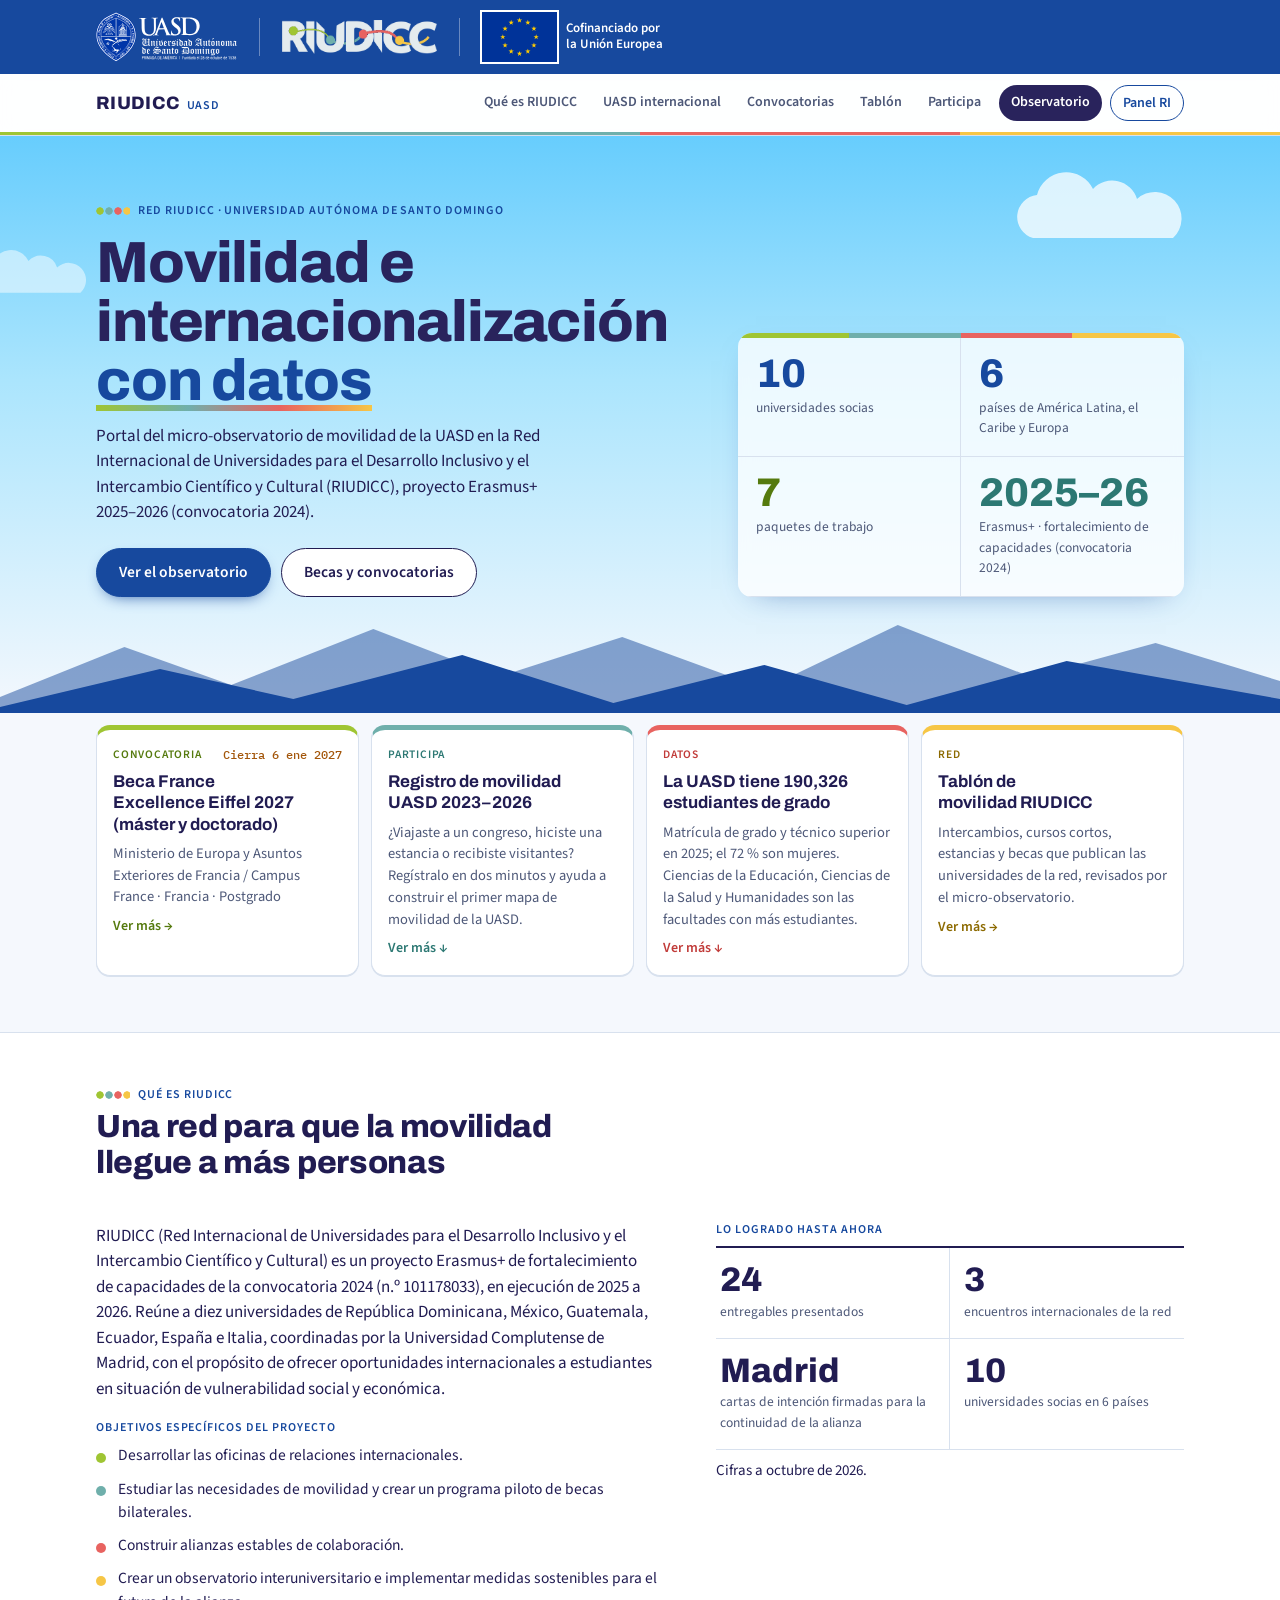
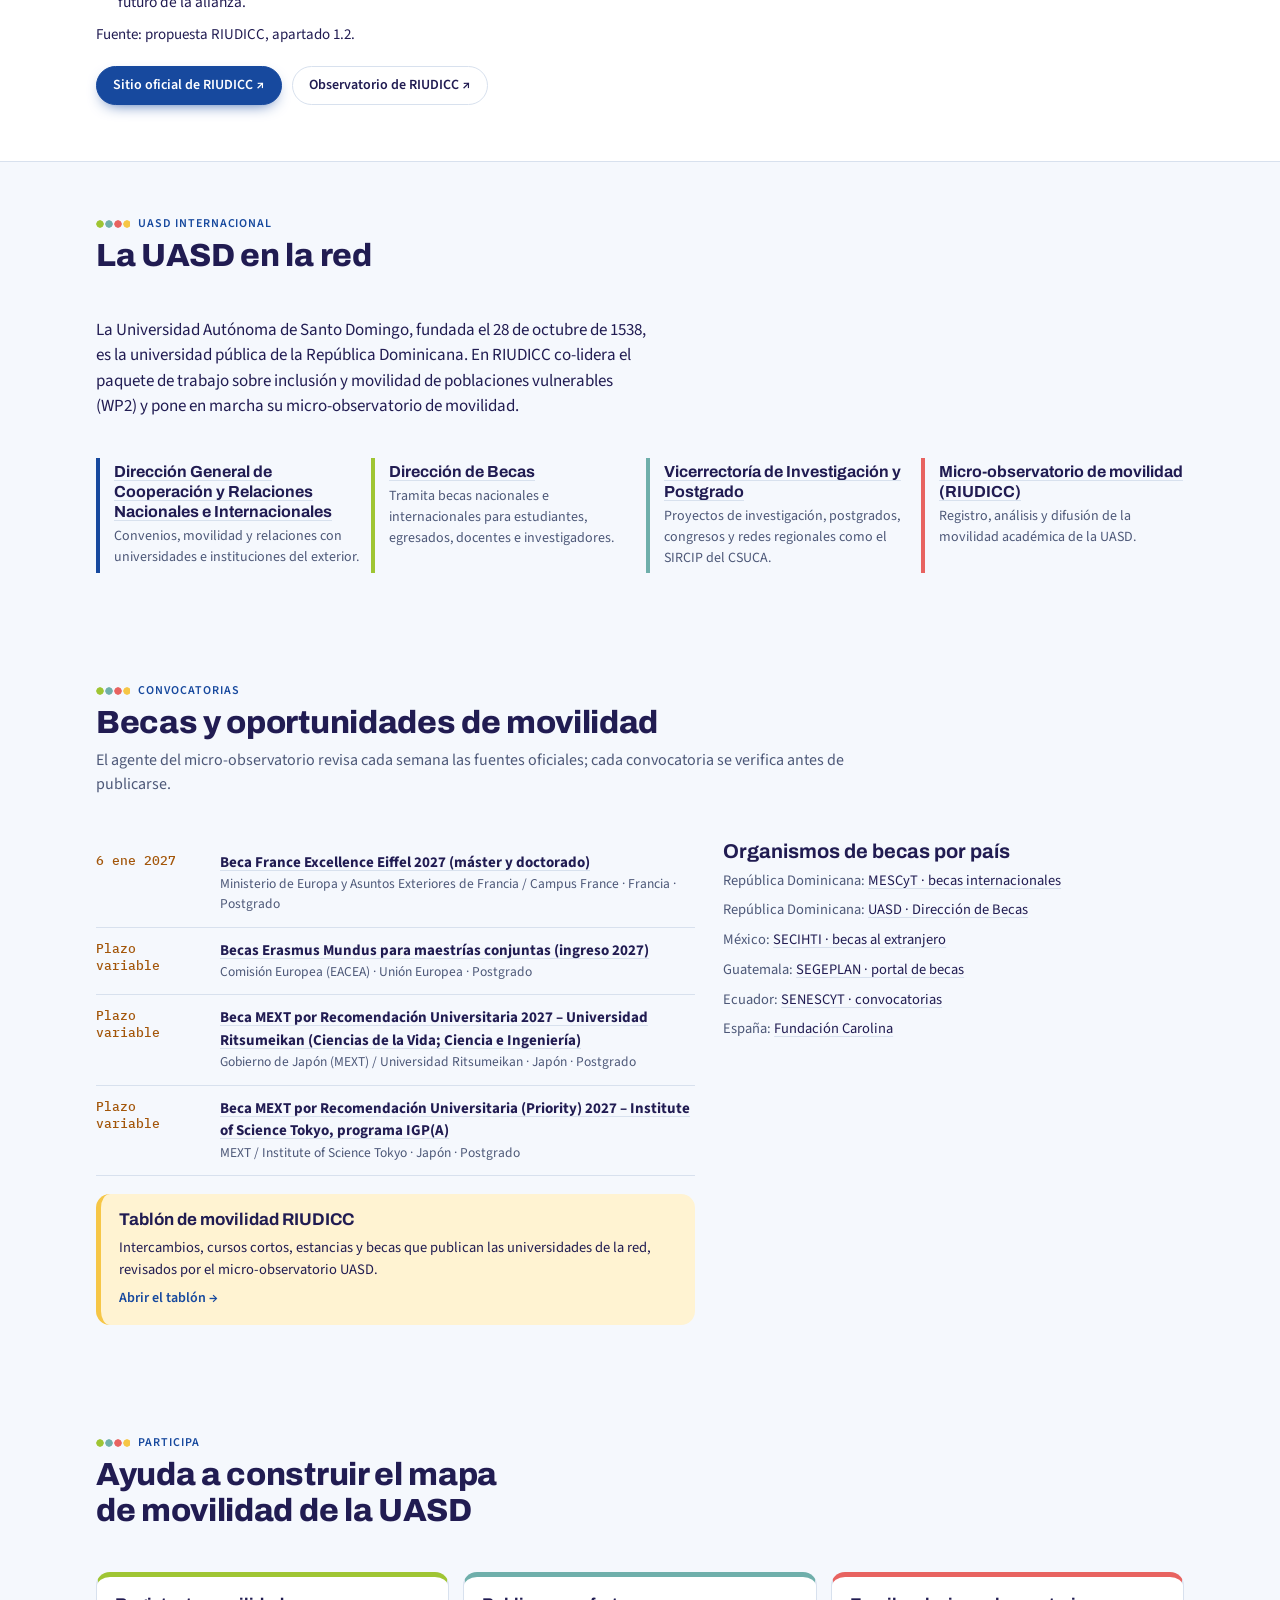
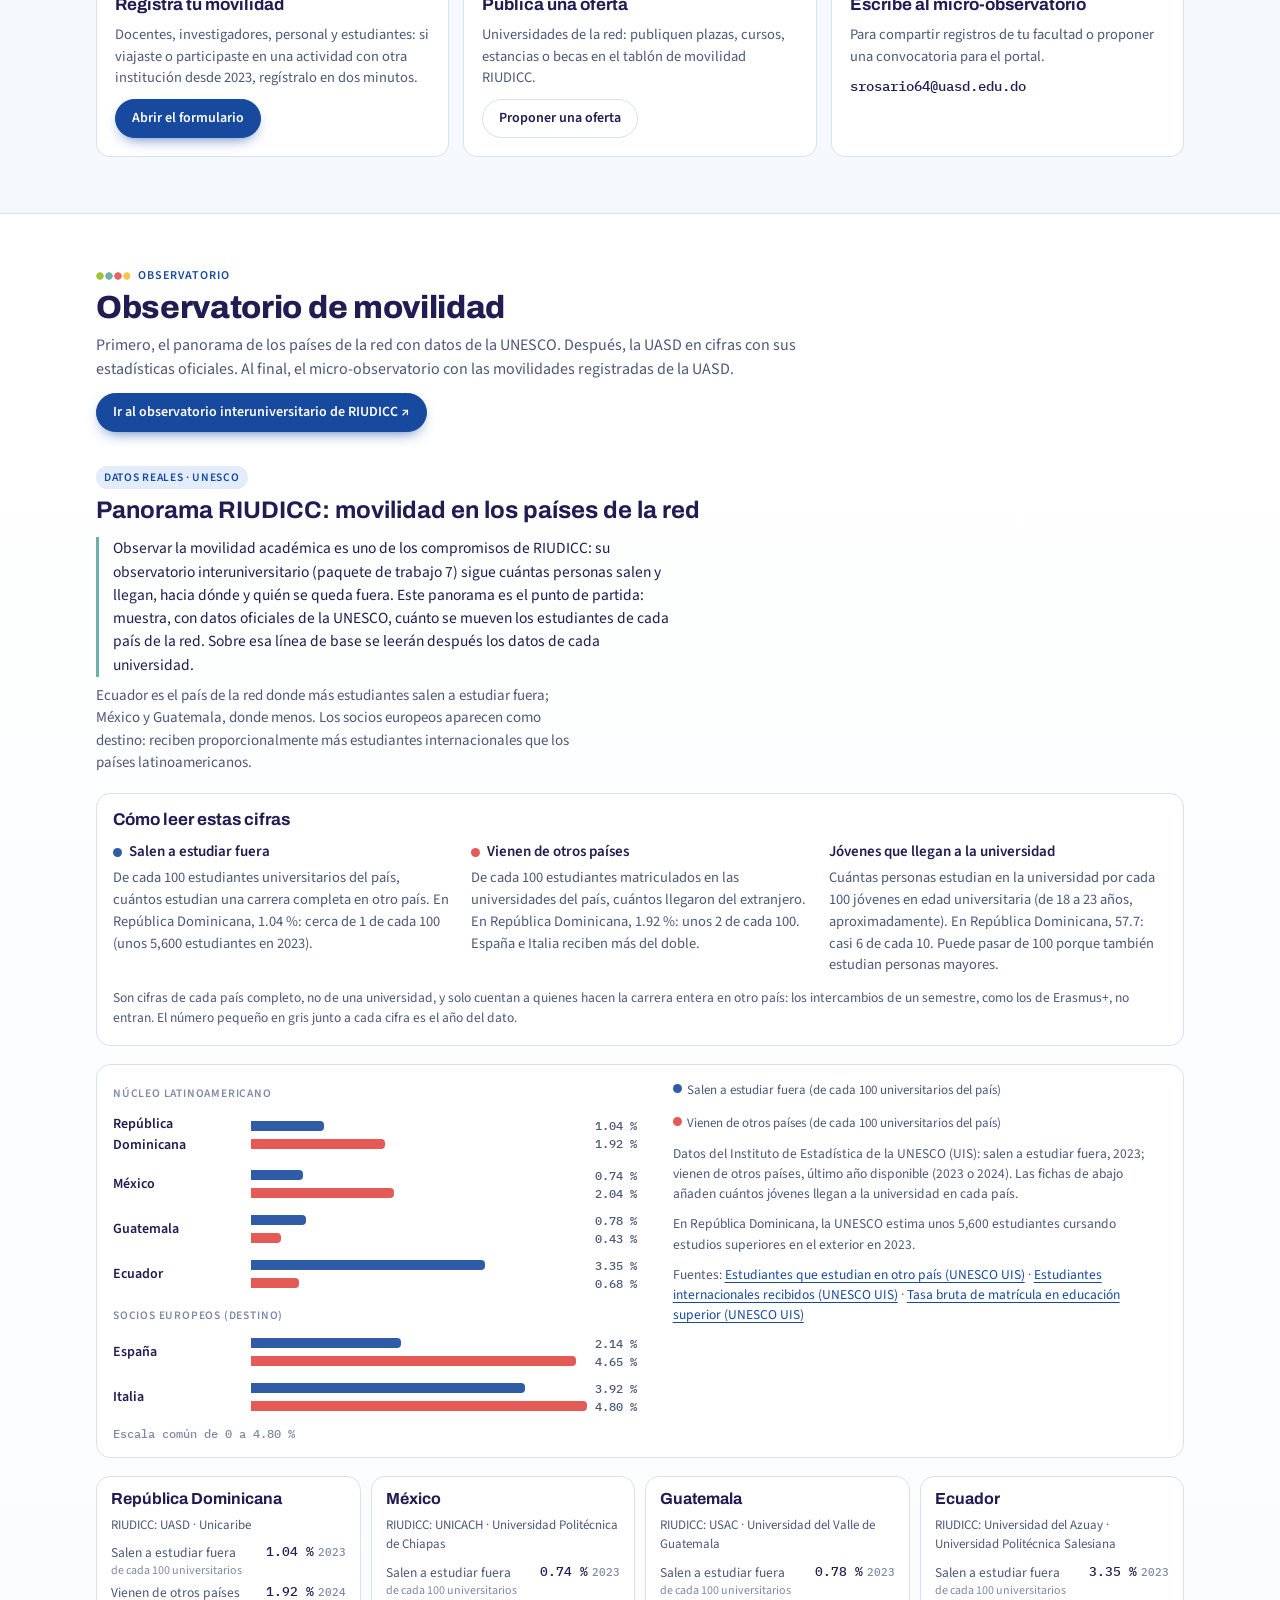
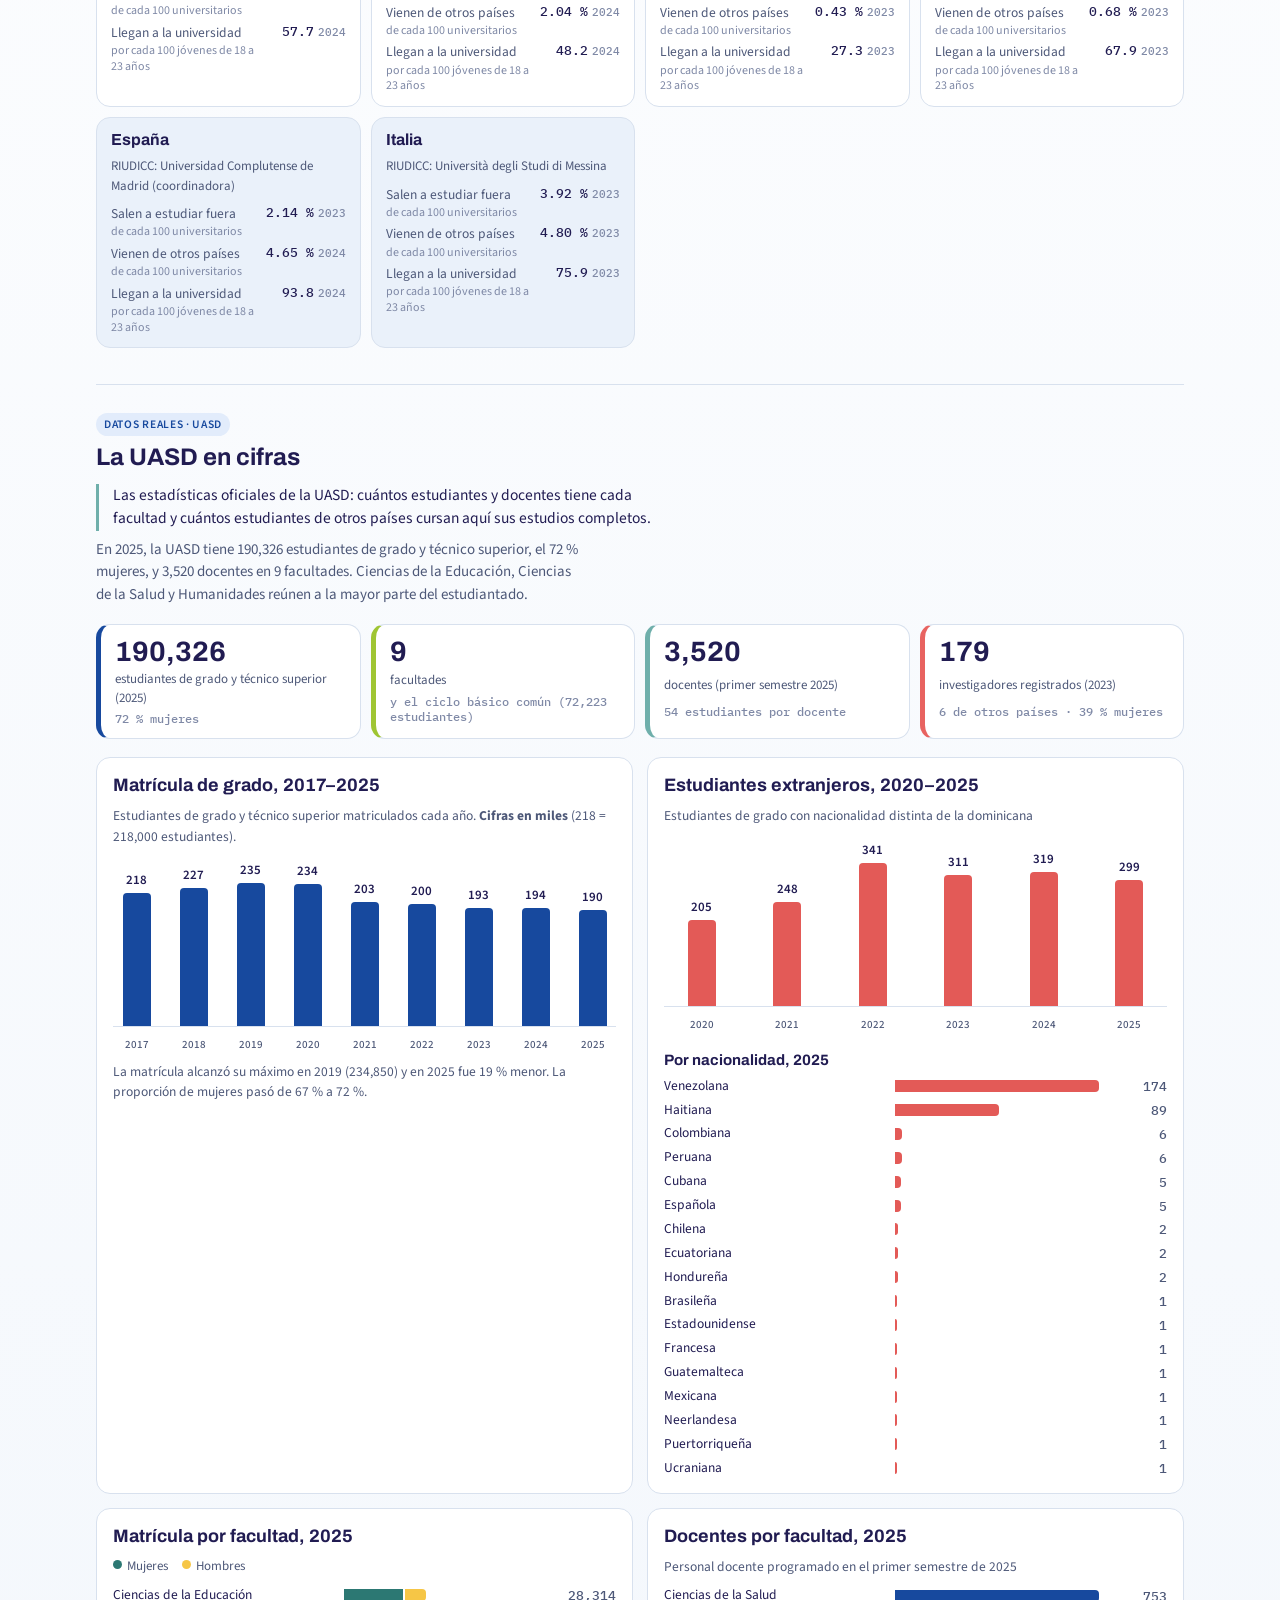
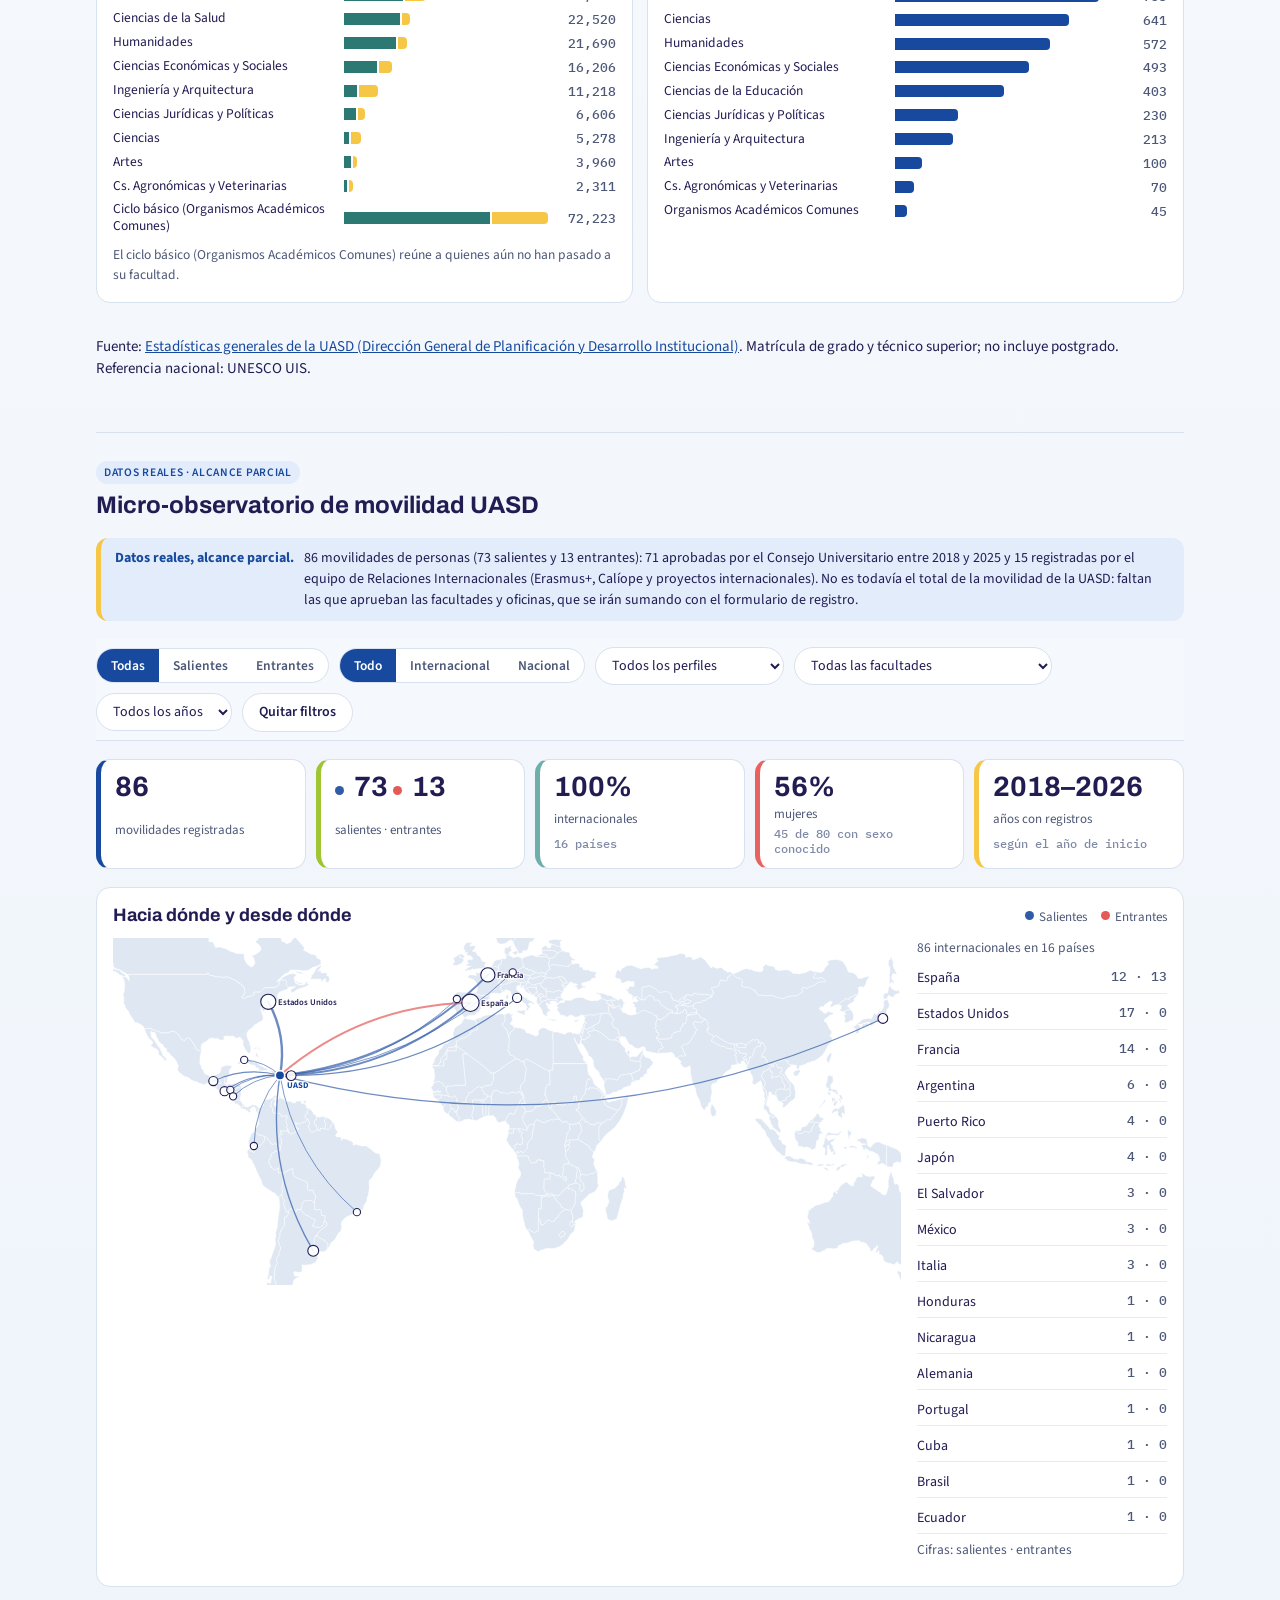
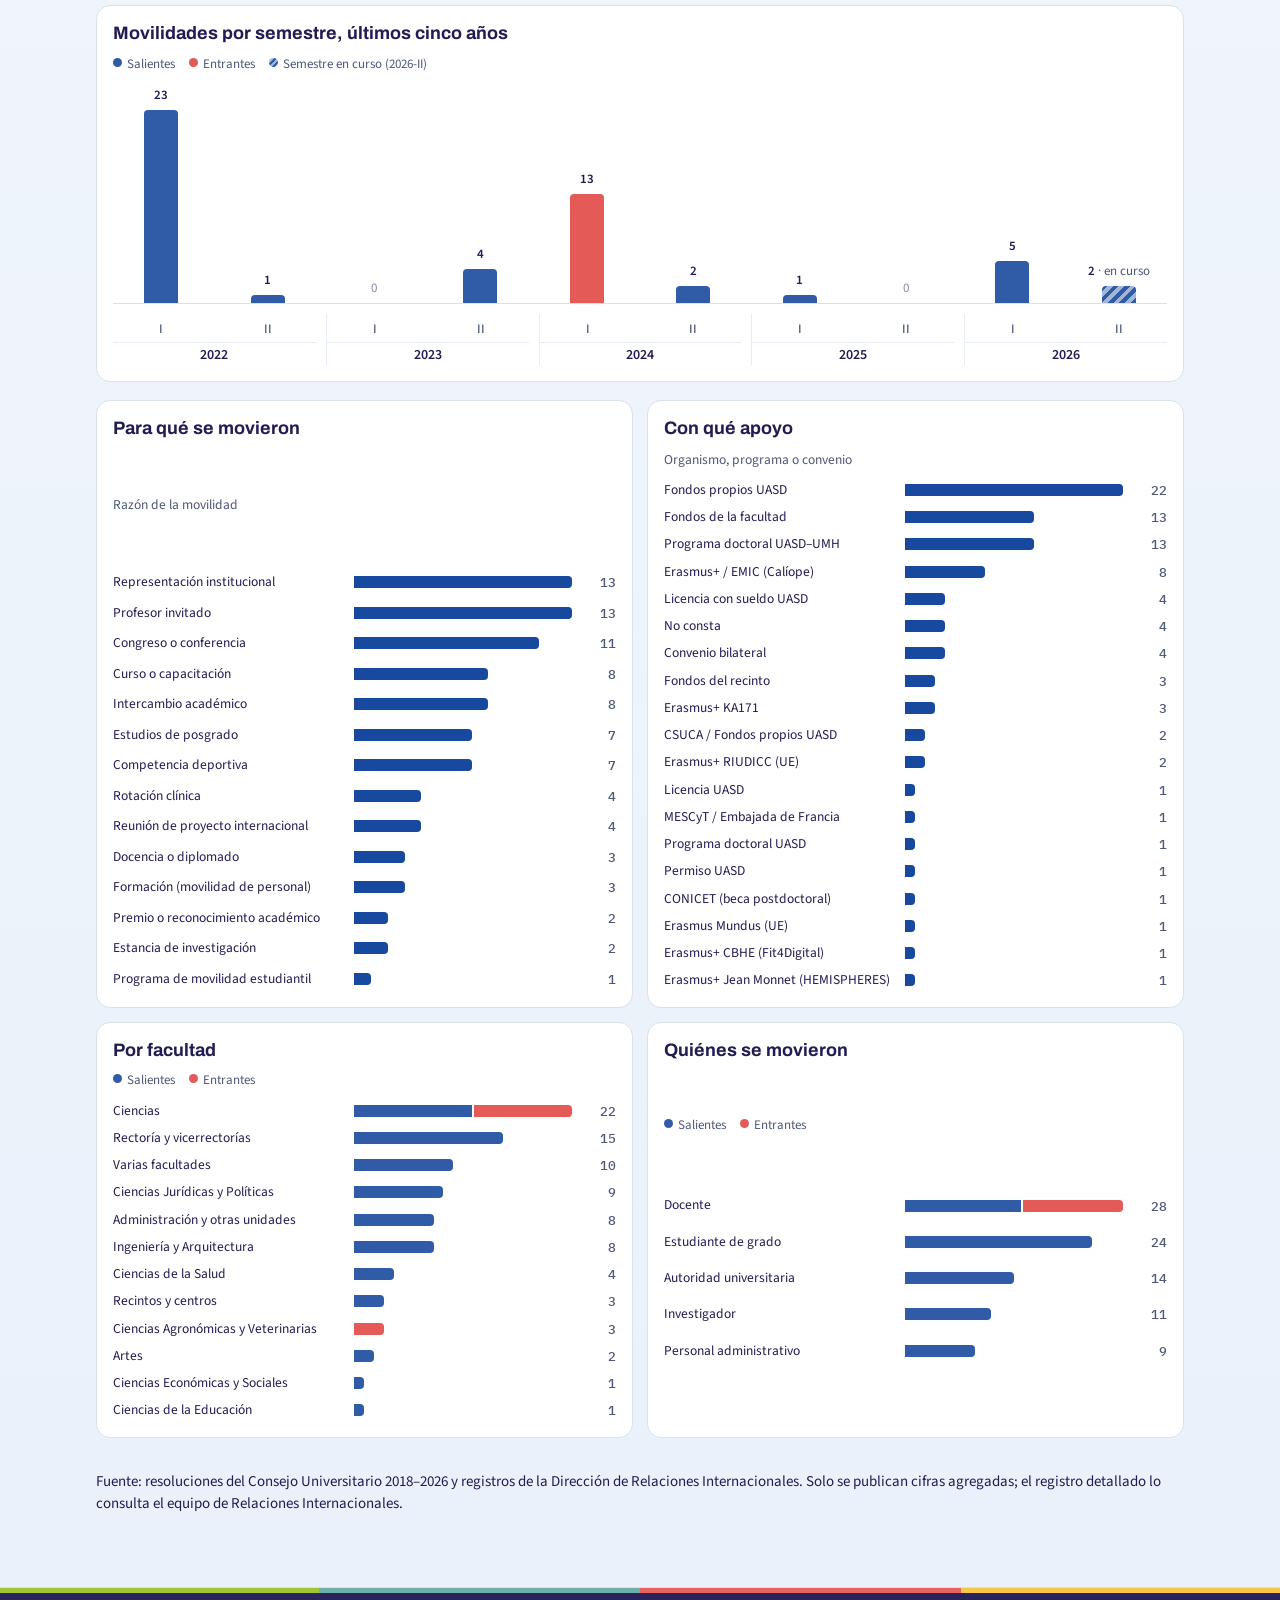
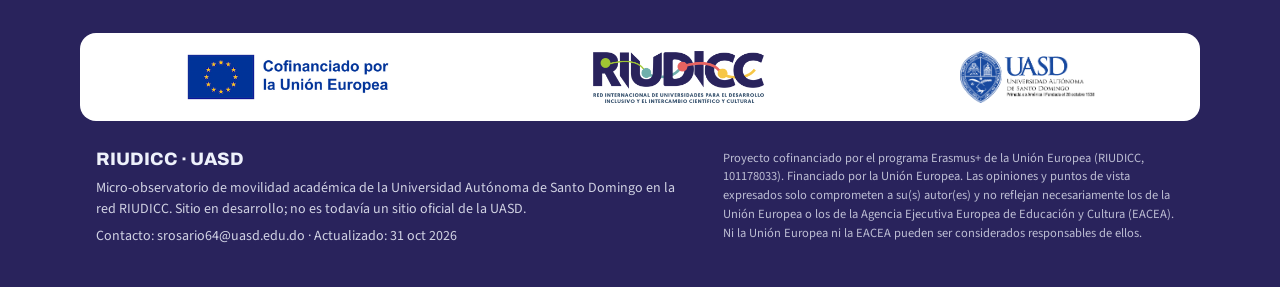
==== index.html @ 1ee39686 "Navegación: botón «Panel RI» al panel de Relaciones Internacionales Co-Authored-By: Claude Opus 5.5 " ====
<!doctype html>
<html lang="es">
<head>
<meta charset="utf-8">
<meta name="viewport" content="width=device-width,initial-scale=1,viewport-fit=cover">
<title>RIUDICC · UASD</title>
<link rel="icon" type="image/png" href="img/uasd-escudo.png">
<meta name="description" content="Micro-observatorio de movilidad académica de la UASD en la red RIUDICC (Erasmus+): qué es RIUDICC, convocatorias, panorama de movilidad y observatorio.">
<link rel="preconnect" href="https://fonts.googleapis.com">
<link rel="stylesheet" href="https://fonts.googleapis.com/css2?family=Archivo:wght@500;700;800&family=Source+Sans+3:wght@400;600&family=IBM+Plex+Mono:wght@500&display=swap">
<link rel="stylesheet" href="css/estilos.css">
</head>
<body>
<div class="uasd-band">
  <div class="in">
    <a class="lg lg-uasd" href="https://uasd.edu.do/" target="_blank" rel="noopener"><img src="img/uasd-blanco.svg" alt="Universidad Autónoma de Santo Domingo" width="684" height="243"></a>
    <span class="lg-sep" aria-hidden="true"></span>
    <a class="lg lg-riu" href="https://riudicc.github.io/" target="_blank" rel="noopener"><img src="img/riudicc-oscuro.png" alt="RIUDICC" width="439" height="96"></a>
    <span class="lg-sep" aria-hidden="true"></span>
    <span class="lg lg-ue" role="img" aria-label="Cofinanciado por la Unión Europea"><svg class="ue-flag" viewBox="0 0 60 40" aria-hidden="true"><rect width="60" height="40" fill="#003399"/><g fill="#FFCC00"><polygon points="43.33,17.78 43.83,19.31 45.45,19.31 44.14,20.26 44.64,21.80 43.33,20.85 42.03,21.80 42.53,20.26 41.22,19.31 42.83,19.31"/><polygon points="41.55,24.44 42.05,25.98 43.66,25.98 42.35,26.93 42.85,28.46 41.55,27.52 40.24,28.46 40.74,26.93 39.43,25.98 41.05,25.98"/><polygon points="36.67,29.32 37.17,30.86 38.78,30.86 37.47,31.81 37.97,33.34 36.67,32.40 35.36,33.34 35.86,31.81 34.55,30.86 36.17,30.86"/><polygon points="30.00,31.11 30.50,32.65 32.11,32.65 30.81,33.60 31.31,35.13 30.00,34.18 28.69,35.13 29.19,33.60 27.89,32.65 29.50,32.65"/><polygon points="23.33,29.32 23.83,30.86 25.45,30.86 24.14,31.81 24.64,33.34 23.33,32.40 22.03,33.34 22.53,31.81 21.22,30.86 22.83,30.86"/><polygon points="18.45,24.44 18.95,25.98 20.57,25.98 19.26,26.93 19.76,28.46 18.45,27.52 17.15,28.46 17.65,26.93 16.34,25.98 17.95,25.98"/><polygon points="16.67,17.78 17.17,19.31 18.78,19.31 17.47,20.26 17.97,21.80 16.67,20.85 15.36,21.80 15.86,20.26 14.55,19.31 16.17,19.31"/><polygon points="18.45,11.11 18.95,12.65 20.57,12.65 19.26,13.60 19.76,15.13 18.45,14.18 17.15,15.13 17.65,13.60 16.34,12.65 17.95,12.65"/><polygon points="23.33,6.23 23.83,7.77 25.45,7.77 24.14,8.72 24.64,10.25 23.33,9.30 22.03,10.25 22.53,8.72 21.22,7.77 22.83,7.77"/><polygon points="30.00,4.44 30.50,5.98 32.11,5.98 30.81,6.93 31.31,8.46 30.00,7.52 28.69,8.46 29.19,6.93 27.89,5.98 29.50,5.98"/><polygon points="36.67,6.23 37.17,7.77 38.78,7.77 37.47,8.72 37.97,10.25 36.67,9.30 35.36,10.25 35.86,8.72 34.55,7.77 36.17,7.77"/><polygon points="41.55,11.11 42.05,12.65 43.66,12.65 42.35,13.60 42.85,15.13 41.55,14.18 40.24,15.13 40.74,13.60 39.43,12.65 41.05,12.65"/></g></svg><span>Cofinanciado por<br>la Unión Europea</span></span>
  </div>
</div>
<header class="topbar">
  <div class="in">
    <a class="brand brand-txt" href="#inicio" aria-label="RIUDICC · UASD, inicio"><b>RIUDICC</b><span>UASD</span></a>
    <nav class="nav" aria-label="Secciones">
      <a href="#riudicc">Qué es RIUDICC</a>
      <a href="#uasd">UASD internacional</a>
      <a href="#convocatorias">Convocatorias</a>
      <a href="tablon.html">Tablón</a>
      <a href="#participa">Participa</a>
      <a href="#observatorio" class="cta">Observatorio</a>
      <a href="interno/" class="ri" title="Panel de Relaciones Internacionales (piloto)">Panel RI</a>
    </nav>
  </div>
</header>

<main>
  <section class="hero" id="inicio">
    <div class="wrap"><div class="grid">
      <div>
        <div class="eyebrow">Red RIUDICC · Universidad Autónoma de Santo Domingo</div>
        <h1>Movilidad e internacionalización <em>con datos</em></h1>
        <p class="lede">Portal del micro-observatorio de movilidad de la UASD en la Red Internacional de Universidades para el Desarrollo Inclusivo y el Intercambio Científico y Cultural (RIUDICC), proyecto Erasmus+ 2025–2026 (convocatoria 2024).</p>
        <div class="acts">
          <a class="btn primary" href="#observatorio">Ver el observatorio</a>
          <a class="btn" href="#convocatorias">Becas y convocatorias</a>
        </div>
      </div>
      <div class="stats" aria-label="La red en cifras">
        <div class="stat"><div class="n">10</div><div class="l">universidades socias</div></div>
        <div class="stat"><div class="n">6</div><div class="l">países de América Latina, el Caribe y Europa</div></div>
        <div class="stat"><div class="n">7</div><div class="l">paquetes de trabajo</div></div>
        <div class="stat"><div class="n">2025–26</div><div class="l">Erasmus+ · fortalecimiento de capacidades (convocatoria 2024)</div></div>
      </div>
    </div></div>
    <svg class="nube" aria-hidden="true" viewBox="0 -12 200 76" style="width:200px;top:30px;right:6%"><path d="M30 60a22 22 0 0 1 4-43 30 30 0 0 1 56-6 26 26 0 0 1 44 10 22 22 0 0 1 36 39z"/></svg>
    <svg class="nube" aria-hidden="true" viewBox="0 -12 200 76" style="width:130px;top:110px;left:-30px;opacity:.5"><path d="M30 60a22 22 0 0 1 4-43 30 30 0 0 1 56-6 26 26 0 0 1 44 10 22 22 0 0 1 36 39z"/></svg>
    <svg class="mont" aria-hidden="true" viewBox="0 0 1440 110" preserveAspectRatio="none">
      <path class="m1" d="M0 90 L140 40 L260 78 L420 22 L560 70 L700 30 L860 82 L1010 18 L1160 70 L1300 36 L1440 74 V110 H0Z"/>
      <path class="m2" d="M0 100 L180 62 L330 92 L520 48 L690 96 L860 58 L1020 98 L1200 54 L1440 92 V110 H0Z"/>
      <path class="ag" d="M0 106 H1440 V110 H0Z"/>
    </svg>
  </section>

  <section class="band" aria-labelledby="destT" style="padding-top:8px">
    <div class="wrap">
      <h2 id="destT" class="sr-only">Destacados</h2>
      <div class="dests" id="destacados"></div>
    </div>
  </section>

  <section class="band alt" id="riudicc">
    <div class="wrap">
      <div class="shead"><span class="eyebrow">Qué es RIUDICC</span><h2>Una red para que la movilidad llegue a más personas</h2></div>
      <div class="riu">
        <div class="riu-txt">
          <p class="uasd-lede" id="riuTexto"></p>
          <p class="riu-k" id="riuObjT" style="margin:4px 0 -6px"></p>
          <ul class="riu-hace" id="riuHace"></ul>
          <p class="sub" id="riuObjF" style="margin:-6px 0 0"></p>
          <div class="riu-links">
            <a class="btn primary" href="https://riudicc.org/#/" target="_blank" rel="noopener noreferrer">Sitio oficial de RIUDICC ↗</a>
            <a class="btn" href="https://riudicc.org/#/observatory" target="_blank" rel="noopener noreferrer">Observatorio de RIUDICC ↗</a>
          </div>
        </div>
        <div>
          <p class="riu-k">Lo logrado hasta ahora</p>
          <div class="logros" id="logros"></div>
          <p class="sub" id="logrosNota"></p>
        </div>
      </div>
    </div>
  </section>

  <section class="band" id="uasd">
    <div class="wrap">
      <div class="shead"><span class="eyebrow">UASD internacional</span><h2>La UASD en la red</h2></div>
      <p class="uasd-lede" id="uasdTexto"></p>
      <div class="oficinas" id="oficinas"></div>
    </div>
  </section>

  <section class="band" id="convocatorias">
    <div class="wrap">
      <div class="shead"><span class="eyebrow">Convocatorias</span><h2>Becas y oportunidades de movilidad</h2>
        <p>El agente del micro-observatorio revisa cada semana las fuentes oficiales; cada convocatoria se verifica antes de publicarse.</p></div>
      <div class="convgrid">
        <div><div id="convs"></div>
          <div class="callout"><h3>Tablón de movilidad RIUDICC</h3><p>Intercambios, cursos cortos, estancias y becas que publican las universidades de la red, revisados por el micro-observatorio UASD.</p><a class="more" id="tablonLink" href="#" target="_blank" rel="noopener noreferrer">Abrir el tablón ↗</a></div>
        </div>
        <div><h3 class="sub-h" style="margin-top:0">Organismos de becas por país</h3><ul class="orgs" id="organismos"></ul></div>
      </div>
    </div>
  </section>

  <section class="band" id="participa">
    <div class="wrap">
      <div class="shead"><span class="eyebrow">Participa</span><h2>Ayuda a construir el mapa de movilidad de la UASD</h2></div>
      <div class="participa">
        <div class="paso"><h3>Registra tu movilidad</h3><p>Docentes, investigadores, personal y estudiantes: si viajaste o participaste en una actividad con otra institución desde 2023, regístralo en dos minutos.</p><a class="btn primary" id="formLink" href="#">Abrir el formulario</a></div>
        <div class="paso"><h3>Publica una oferta</h3><p>Universidades de la red: publiquen plazas, cursos, estancias o becas en el tablón de movilidad RIUDICC.</p><a class="btn" href="tablon.html#proponer">Proponer una oferta</a></div>
        <div class="paso"><h3>Escribe al micro-observatorio</h3><p>Para compartir registros de tu facultad o proponer una convocatoria para el portal.</p><span class="mono" style="font:500 14px var(--f-mono)" data-correo></span></div>
      </div>
    </div>
  </section>

  <section class="band alt" id="observatorio">
    <div class="wrap">
      <div class="shead" style="margin-bottom:6px"><span class="eyebrow">Observatorio</span><h2>Observatorio de movilidad</h2>
        <p>Primero, el panorama de los países de la red con datos de la UNESCO. Después, la UASD en cifras con sus estadísticas oficiales. Al final, el micro-observatorio con las movilidades registradas de la UASD.</p>
        <div class="riu-links"><a class="btn primary" href="https://riudicc.org/#/observatory" target="_blank" rel="noopener noreferrer">Ir al observatorio interuniversitario de RIUDICC ↗</a></div></div>

      <section class="sectionhead" id="panorama" aria-labelledby="panoT">
        <span class="real">Datos reales · UNESCO</span>
        <h2 id="panoT">Panorama RIUDICC: movilidad en los países de la red</h2>
        <p class="intro">Observar la movilidad académica es uno de los compromisos de RIUDICC: su observatorio interuniversitario (paquete de trabajo 7) sigue cuántas personas salen y llegan, hacia dónde y quién se queda fuera. Este panorama es el punto de partida: muestra, con datos oficiales de la UNESCO, cuánto se mueven los estudiantes de cada país de la red. Sobre esa línea de base se leerán después los datos de cada universidad.</p>
        <p class="lede">Ecuador es el país de la red donde más estudiantes salen a estudiar fuera; México y Guatemala, donde menos. Los socios europeos aparecen como destino: reciben proporcionalmente más estudiantes internacionales que los países latinoamericanos.</p>
      </section>
      <section class="card leer" aria-labelledby="leerT">
        <h3 id="leerT">Cómo leer estas cifras</h3>
        <div class="leer-g">
          <div><b><span class="dot out"></span>Salen a estudiar fuera</b><p>De cada 100 estudiantes universitarios del país, cuántos estudian una carrera completa en otro país. <span id="leerOut"></span></p></div>
          <div><b><span class="dot in"></span>Vienen de otros países</b><p>De cada 100 estudiantes matriculados en las universidades del país, cuántos llegaron del extranjero. <span id="leerIn"></span></p></div>
          <div><b>Jóvenes que llegan a la universidad</b><p>Cuántas personas estudian en la universidad por cada 100 jóvenes en edad universitaria (de 18 a 23 años, aproximadamente). <span id="leerGer"></span></p></div>
        </div>
        <p class="sub">Son cifras de cada país completo, no de una universidad, y solo cuentan a quienes hacen la carrera entera en otro país: los intercambios de un semestre, como los de Erasmus+, no entran. El número pequeño en gris junto a cada cifra es el año del dato.</p>
      </section>
      <section class="card pano">
        <div class="cmp" id="cmp" role="img" aria-label="Comparación de movilidad saliente y entrante por país"></div>
        <div style="display:grid;gap:10px;align-content:start">
          <div class="legend"><span><span class="dot out"></span>Salen a estudiar fuera (de cada 100 universitarios del país)</span><span><span class="dot in"></span>Vienen de otros países (de cada 100 universitarios del país)</span></div>
          <p class="sub">Datos del Instituto de Estadística de la UNESCO (UIS): salen a estudiar fuera, 2023; vienen de otros países, último año disponible (2023 o 2024). Las fichas de abajo añaden cuántos jóvenes llegan a la universidad en cada país.</p>
          <p class="sub">En República Dominicana, la UNESCO estima unos 5,600 estudiantes cursando estudios superiores en el exterior en 2023.</p>
          <p class="sub" id="panoSrc">Fuentes: </p>
        </div>
      </section>
      <section class="fichas" id="fichas"></section>

      <hr class="divider">
      <section class="sectionhead" id="cifras" aria-labelledby="cifrasT">
        <span class="real">Datos reales · UASD</span>
        <h2 id="cifrasT">La UASD en cifras</h2>
        <p class="intro">Las estadísticas oficiales de la UASD: cuántos estudiantes y docentes tiene cada facultad y cuántos estudiantes de otros países cursan aquí sus estudios completos.</p>
        <p class="lede" id="cifrasLede"></p>
      </section>
      <section class="kpis" id="cifrasKpis"></section>
      <div class="grid2 cifras">
        <section class="card">
          <h2>Matrícula de grado, 2017–2025</h2>
          <p class="sub">Estudiantes de grado y técnico superior matriculados cada año. <b>Cifras en miles</b> (218 = 218,000 estudiantes).</p>
          <div class="cols" id="cMat" role="img" aria-label="Matrícula de grado por año, 2017 a 2025"></div>
          <div class="colx" id="cMatX"></div>
          <p class="sub" id="cMatNota"></p>
        </section>
        <section class="card">
          <h2>Estudiantes extranjeros, 2020–2025</h2>
          <p class="sub">Estudiantes de grado con nacionalidad distinta de la dominicana</p>
          <div class="cols" id="cExt" role="img" aria-label="Estudiantes extranjeros por año, 2020 a 2025"></div>
          <div class="colx" id="cExtX"></div>
          <h3 class="sub-h" style="font-size:15px;margin:10px 0 0">Por nacionalidad, 2025</h3>
          <div class="hbars" id="cNac"></div>
        </section>
        <section class="card">
          <h2>Matrícula por facultad, 2025</h2>
          <div class="legend"><span><span class="dot" style="background:var(--t-cian)"></span>Mujeres</span><span><span class="dot" style="background:var(--hilo-amarillo)"></span>Hombres</span></div>
          <div class="hbars" id="cFac"></div>
          <p class="sub">El ciclo básico (Organismos Académicos Comunes) reúne a quienes aún no han pasado a su facultad.</p>
        </section>
        <section class="card">
          <h2>Docentes por facultad, 2025</h2>
          <p class="sub">Personal docente programado en el primer semestre de 2025</p>
          <div class="hbars" id="cDoc"></div>
        </section>
      </div>
      <p class="sub" id="cifrasFuente"></p>

      <hr class="divider">
      <section class="sectionhead">
        <span class="real">Datos reales · alcance parcial</span>
        <h2 id="microT">Micro-observatorio de movilidad UASD</h2>
      </section>
      <div class="demo" role="note" style="background:var(--accent-soft)"><b style="color:var(--accent);flex:none">Datos reales, alcance parcial.</b><span id="microAviso"></span></div>

      <div class="filters" aria-label="Filtros">
        <div class="seg" role="group" aria-label="Sentido">
          <button type="button" data-f="sentido" data-v="" aria-pressed="true">Todas</button>
          <button type="button" data-f="sentido" data-v="SALIENTE" aria-pressed="false">Salientes</button>
          <button type="button" data-f="sentido" data-v="ENTRANTE" aria-pressed="false">Entrantes</button>
        </div>
        <div class="seg" role="group" aria-label="Dimensión">
          <button type="button" data-f="dimension" data-v="" aria-pressed="true">Todo</button>
          <button type="button" data-f="dimension" data-v="INTERNACIONAL" aria-pressed="false">Internacional</button>
          <button type="button" data-f="dimension" data-v="NACIONAL" aria-pressed="false">Nacional</button>
        </div>
        <select id="fPerfil" aria-label="Perfil"><option value="">Todos los perfiles</option></select>
        <select id="fFac" aria-label="Facultad"><option value="">Todas las facultades</option></select>
        <select id="fAnio" aria-label="Año"><option value="">Todos los años</option></select>
        <button type="button" class="btn" id="reset">Quitar filtros</button>
      </div>

      <section class="kpis" id="kpis" aria-live="polite"></section>

      <section class="card">
        <div style="display:flex;flex-wrap:wrap;justify-content:space-between;gap:8px;align-items:baseline">
          <h2>Hacia dónde y desde dónde</h2>
          <div class="legend"><span><span class="dot out"></span>Salientes</span><span><span class="dot in"></span>Entrantes</span></div>
        </div>
        <div class="mapgrid">
          <div id="map" role="img" aria-label="Mapa de movilidades internacionales desde y hacia Santo Domingo"></div>
          <div class="maplist" id="maplist"></div>
        </div>
        <p class="sub" id="mapNote"></p>
      </section>

      <section class="card">
        <h2>Movilidades por semestre, últimos cinco años</h2>
        <div class="legend"><span><span class="dot out"></span>Salientes</span><span><span class="dot in"></span>Entrantes</span><span><span class="dot curso"></span>Semestre en curso (2026-II)</span></div>
        <div class="cols" id="cols"></div>
        <div class="colx" id="colx"></div>
      </section>

      <div class="grid2">
        <section class="card"><h2>Para qué se movieron</h2><p class="sub">Razón de la movilidad</p><div class="hbars" id="bRazon"></div></section>
        <section class="card"><h2>Con qué apoyo</h2><p class="sub">Organismo, programa o convenio</p><div class="hbars" id="bOrg"></div></section>
        <section class="card"><h2>Por facultad</h2><div class="legend"><span><span class="dot out"></span>Salientes</span><span><span class="dot in"></span>Entrantes</span></div><div class="hbars" id="bFac"></div></section>
        <section class="card"><h2>Quiénes se movieron</h2><div class="legend"><span><span class="dot out"></span>Salientes</span><span><span class="dot in"></span>Entrantes</span></div><div class="hbars" id="bPerfil"></div><p class="sub" id="nacNote"></p></section>
      </div>
      <p class="sub" id="microFuente"></p>
    </div>
  </section>
</main>

<footer class="site">
  <div class="logos" aria-label="Instituciones">
    <img src="img/ue-cofinanciado-es.png" alt="Cofinanciado por la Unión Europea" width="350" height="85">
    <a href="https://riudicc.org/#/" target="_blank" rel="noopener noreferrer" aria-label="Sitio oficial de RIUDICC"><img src="img/riudicc-completo.png" alt="RIUDICC – Red Internacional de Universidades para el Desarrollo Inclusivo y el Intercambio Científico y Cultural" width="640" height="194"></a>
    <img src="img/uasd.png" alt="Universidad Autónoma de Santo Domingo" width="321" height="122">
  </div>
  <div class="in">
    <div>
      <b>RIUDICC · UASD</b>
      <p>Micro-observatorio de movilidad académica de la Universidad Autónoma de Santo Domingo en la red RIUDICC. Sitio en desarrollo; no es todavía un sitio oficial de la UASD.</p>
      <p>Contacto: <span data-correo></span> · Actualizado: <span id="actualizado"></span></p>
    </div>
    <div class="eu">Proyecto cofinanciado por el programa Erasmus+ de la Unión Europea (RIUDICC, 101178033). Financiado por la Unión Europea. Las opiniones y puntos de vista expresados solo comprometen a su(s) autor(es) y no reflejan necesariamente los de la Unión Europea o los de la Agencia Ejecutiva Europea de Educación y Cultura (EACEA). Ni la Unión Europea ni la EACEA pueden ser considerados responsables de ellos.</div>
  </div>
</footer>
<div class="tip" id="tip" hidden></div>


<script src="data/contenido.js"></script>
<script src="data/ofertas.js"></script>
<script src="data/panorama.js"></script>
<script src="js/portal.js"></script>
<script src="data/movilidad-publica.js"></script>
<script src="data/mundo.js"></script>
<script src="js/observatorio.js"></script>
<script src="data/uasd-cifras.js"></script>
<script src="js/cifras.js"></script>
</body>
</html>
---- css/estilos.css ----
*,*::before,*::after{box-sizing:border-box}
html,body{margin:0}

/* Layout: tablero de una columna (máx. 1120px): cabecera, aviso de datos ficticios, filtros, cifras, mapa, rejilla de gráficos, reporte MESCyT, registros y documentos por país */
:root{
  --bg:#F5F8FD; --surface:#FFFFFF; --sunk:#EAF1FA; --ink:#211C52; --muted:#4D5878; --faint:#7F89A6; --line:#D8E1EE; --grid:#E5ECF5;
  --accent:#17499E; --accent-ink:#FFFFFF; --accent-soft:#E2ECFB;
  --s-out:#2F5BA7; --s-in:#E35A57; --land:#DEE7F2; --land-edge:#FFFFFF;
  --warn:#A3560A; --warn-soft:#FFF3D2;
  --navy:#29235C; --sky:#67CDFD; --sky-2:#ABE5FD; --mont:#17499E; --mont-2:#2F5BA7;
  --hilo-verde:#9FC533; --hilo-cian:#6FAFAB; --hilo-coral:#E86360; --hilo-amarillo:#F6C646;
  --t-verde:#557A0E; --t-cian:#2C7873; --t-coral:#C13B39; --t-amarillo:#8C6A00;
  --f-display:"Archivo","Helvetica Neue",Arial,sans-serif;
  --f-body:"Source Sans 3","Segoe UI",Roboto,Arial,sans-serif;
  --f-mono:"IBM Plex Mono",ui-monospace,Menlo,Consolas,monospace;
}
@media (prefers-color-scheme: dark){:root:not([data-theme="light"]){
  --bg:#0E1130; --surface:#161A3E; --sunk:#1D2250; --ink:#EEF1FB; --muted:#AAB2D1; --faint:#7C84A8; --line:#2C3266; --grid:#232959;
  --accent:#7EA8F0; --accent-ink:#0E1130; --accent-soft:#1F2C5E;
  --s-out:#6E9BEA; --s-in:#F07D79; --land:#262D5E; --land-edge:#161A3E;
  --warn:#F2B64C; --warn-soft:#3A3013;
  --navy:#29235C; --sky:#1B3F7A; --sky-2:#142559; --mont:#1F3D84; --mont-2:#2A55A6;
  --hilo-verde:#A8CF3D; --hilo-cian:#7CC1BC; --hilo-coral:#F07875; --hilo-amarillo:#F7CD58;
  --t-verde:#B5D85C; --t-cian:#8FD0CB; --t-coral:#F59391; --t-amarillo:#F7D46E; color-scheme:dark}}
:root[data-theme="dark"]{
  --bg:#0E1130; --surface:#161A3E; --sunk:#1D2250; --ink:#EEF1FB; --muted:#AAB2D1; --faint:#7C84A8; --line:#2C3266; --grid:#232959;
  --accent:#7EA8F0; --accent-ink:#0E1130; --accent-soft:#1F2C5E;
  --s-out:#6E9BEA; --s-in:#F07D79; --land:#262D5E; --land-edge:#161A3E;
  --warn:#F2B64C; --warn-soft:#3A3013;
  --navy:#29235C; --sky:#1B3F7A; --sky-2:#142559; --mont:#1F3D84; --mont-2:#2A55A6;
  --hilo-verde:#A8CF3D; --hilo-cian:#7CC1BC; --hilo-coral:#F07875; --hilo-amarillo:#F7CD58;
  --t-verde:#B5D85C; --t-cian:#8FD0CB; --t-coral:#F59391; --t-amarillo:#F7D46E; color-scheme:dark}

body{background:var(--bg);color:var(--ink);font:15px/1.5 var(--f-body)}
.wrap{max-width:1120px;margin:0 auto;padding-inline:16px;padding-block:28px 72px;display:grid;gap:18px}
header{display:grid;gap:6px}
.eyebrow{font:600 12px/1 var(--f-body);letter-spacing:.08em;text-transform:uppercase;color:var(--accent)}
h1{font:800 clamp(28px,4.6vw,42px)/1.05 var(--f-display);margin:0;letter-spacing:-.01em;text-wrap:balance}
h2{font:700 18px/1.25 var(--f-display);margin:0;text-wrap:balance}
.lede{color:var(--muted);max-width:70ch;margin:2px 0 0}
.demo{display:flex;gap:10px;align-items:flex-start;background:var(--warn-soft);color:var(--ink);border-radius:8px;padding:10px 14px;font-size:14px}
.demo b{color:var(--warn)}
.filters{display:flex;flex-wrap:wrap;gap:8px 10px;align-items:center;position:sticky;top:env(safe-area-inset-top,0px);z-index:5;background:var(--bg);padding-block:8px;border-bottom:1px solid var(--line)}
.seg{display:inline-flex;border:1px solid var(--line);border-radius:6px;overflow:hidden;background:var(--surface)}
.seg button{appearance:none;border:0;background:none;padding:7px 12px;font:600 13.5px var(--f-body);color:var(--muted);cursor:pointer}
.seg button[aria-pressed="true"]{background:var(--ink);color:var(--bg)}
select,.btn{font:inherit;font-size:14px;color:var(--ink);background:var(--surface);border:1px solid var(--line);border-radius:6px;padding:7px 10px}
.btn{cursor:pointer;font-weight:600}
.btn.primary{background:var(--accent);border-color:var(--accent);color:var(--accent-ink)}
button:focus-visible,select:focus-visible,a:focus-visible{outline:2px solid var(--accent);outline-offset:2px}

.kpis{display:grid;grid-template-columns:repeat(auto-fit,minmax(160px,1fr));gap:10px}
.kpi{background:var(--surface);border:1px solid var(--line);border-radius:8px;padding:12px 14px;display:grid;gap:2px}
.kpi .v{font:700 28px/1.1 var(--f-display);font-variant-numeric:tabular-nums}
.kpi .l{font-size:13px;color:var(--muted)}
.kpi .s{font:500 12px var(--f-mono);color:var(--faint)}
.dot{display:inline-block;width:9px;height:9px;border-radius:50%;margin-right:5px;vertical-align:1px}
.dot.out{background:var(--s-out)} .dot.in{background:var(--s-in)}

.card{background:var(--surface);border:1px solid var(--line);border-radius:8px;padding:16px;display:grid;gap:10px;min-width:0}
.card .sub{font-size:13.5px;color:var(--muted);margin:0}
.legend{display:flex;flex-wrap:wrap;gap:14px;font-size:13px;color:var(--muted)}
.mapgrid{display:grid;grid-template-columns:minmax(0,1fr) 250px;gap:16px}
#map{width:100%;position:relative}
.maplist{display:grid;gap:6px;align-content:start;font-size:14px}
.maplist .row{display:grid;grid-template-columns:minmax(0,1fr) auto;gap:8px;border-bottom:1px solid var(--grid);padding-block:4px}
.maplist .n{font:500 13px var(--f-mono);color:var(--muted);font-variant-numeric:tabular-nums}
.grid2{display:grid;grid-template-columns:repeat(auto-fit,minmax(min(100%,440px),1fr));gap:14px}

/* barras horizontales */
.hbars{display:grid;gap:7px}
.hb{display:grid;grid-template-columns:minmax(110px,46%) minmax(0,1fr) 34px;gap:10px;align-items:center;font-size:13.5px}
.hb .name{overflow:hidden;text-overflow:ellipsis;white-space:nowrap}
.hb .track{height:12px;display:flex;gap:2px}
.hb .seg1,.hb .seg2{height:100%;border-radius:0 4px 4px 0;min-width:2px}
.hb .seg1{background:var(--s-out)} .hb .seg2{background:var(--s-in)}
.hb .seg1.join{border-radius:0}
.hb .val{font:500 12.5px var(--f-mono);text-align:right;color:var(--muted);font-variant-numeric:tabular-nums}
/* columnas por semestre */
.cols{display:grid;grid-auto-flow:column;grid-auto-columns:minmax(0,1fr);gap:8px;align-items:end;height:190px;border-bottom:1px solid var(--line);padding-top:18px;position:relative}
.col{display:grid;align-items:end;height:100%;position:relative}
.col .pair{display:flex;gap:2px;align-items:flex-end;height:100%;justify-content:center}
.col .b{width:min(16px,40%);border-radius:4px 4px 0 0;position:relative}
.col .b.out{background:var(--s-out)} .col .b.in{background:var(--s-in)}
.col .tot{position:absolute;left:0;right:0;text-align:center;font:500 11.5px var(--f-mono);color:var(--muted)}
.colx{display:grid;grid-auto-flow:column;grid-auto-columns:minmax(0,1fr);gap:8px;font:500 11.5px var(--f-mono);color:var(--muted);text-align:center}
.partial{opacity:.55}
.tip{position:fixed;pointer-events:none;background:var(--ink);color:var(--bg);font-size:12.5px;padding:6px 9px;border-radius:5px;z-index:20;max-width:260px}

.tablewrap{overflow-x:auto}
table{border-collapse:collapse;width:100%;font-size:13.5px;min-width:760px}
th,td{text-align:left;padding:7px 8px;border-bottom:1px solid var(--grid);vertical-align:top}
th{font-weight:600;color:var(--muted);font-size:12.5px;text-transform:uppercase;letter-spacing:.04em}
td.mono{font:500 12.5px var(--f-mono);white-space:nowrap}
.pill{display:inline-block;font-size:12px;padding:2px 7px;border-radius:999px;border:1px solid var(--line);white-space:nowrap}
.pill.out{border-color:var(--s-out)} .pill.in{border-color:var(--s-in)}

.mescyt{display:grid;grid-template-columns:minmax(0,1fr) auto;gap:16px;align-items:center}
.mescyt .acts{display:flex;flex-wrap:wrap;gap:8px}
.docs{display:grid;grid-template-columns:repeat(auto-fit,minmax(250px,1fr));gap:10px}
.doc{border:1px solid var(--line);border-radius:8px;padding:12px;display:grid;gap:4px;align-content:start}
.doc .c{font:600 11.5px var(--f-body);letter-spacing:.07em;text-transform:uppercase;color:var(--accent)}
.doc a{color:var(--ink);font-weight:600;text-decoration-color:var(--line);text-underline-offset:3px}
.doc a:hover{text-decoration-color:var(--accent)}
.doc .m{font-size:13px;color:var(--muted)}
.foot{font-size:13.5px;color:var(--muted)}
.foot ol{margin:6px 0 0;padding-left:20px}
.toast{position:fixed;left:50%;bottom:calc(20px + env(safe-area-inset-bottom,0px));transform:translateX(-50%);background:var(--ink);color:var(--bg);padding:10px 16px;border-radius:6px;font-size:14px;max-width:calc(100% - 32px);z-index:30}

.real{justify-self:start;display:inline-block;font:600 11.5px var(--f-body);letter-spacing:.06em;text-transform:uppercase;color:var(--accent);background:var(--accent-soft);padding:3px 8px;border-radius:999px}
.sectionhead{display:grid;gap:6px;margin-top:10px}
.sectionhead h2{font-size:24px}
.pano{display:grid;grid-template-columns:minmax(0,1.1fr) minmax(0,1fr);gap:16px}
.cmp{display:grid;gap:12px}
.cmp .grp{font:600 11.5px var(--f-body);letter-spacing:.07em;text-transform:uppercase;color:var(--faint);margin-top:4px}
.cmp .c{display:grid;grid-template-columns:128px minmax(0,1fr);gap:10px;align-items:center}
.cmp .cn{font-weight:600;font-size:14px}
.cmp .bars{display:grid;gap:3px}
.cmp .br{display:grid;grid-template-columns:minmax(0,1fr) 62px;gap:8px;align-items:center}
.cmp .t{height:10px;border-radius:0 4px 4px 0;min-width:2px}
.cmp .t.out{background:var(--s-out)} .cmp .t.in{background:var(--s-in)}
.cmp .v{font:500 12px var(--f-mono);color:var(--muted);font-variant-numeric:tabular-nums}
.axisnote{font:500 11.5px var(--f-mono);color:var(--faint)}
.fichas{display:grid;grid-template-columns:repeat(auto-fit,minmax(240px,1fr));gap:10px}
.ficha{border:1px solid var(--line);border-radius:8px;padding:12px 14px;display:grid;gap:8px;align-content:start;background:var(--surface)}
.ficha h3{font:700 16px/1.2 var(--f-display);margin:0}
.ficha .uni{font-size:13px;color:var(--muted)}
.ficha dl{display:grid;grid-template-columns:minmax(0,1fr) auto;gap:4px 10px;margin:0;font-size:13.5px}
.ficha dt{color:var(--muted)} .ficha dd{margin:0;font:500 13px var(--f-mono);text-align:right;font-variant-numeric:tabular-nums;white-space:nowrap}.ficha dd small{color:var(--faint);font-size:11px;margin-left:4px}
.ficha .links{display:grid;gap:4px;font-size:13.5px}
.ficha .links a{color:var(--ink);text-decoration-color:var(--line);text-underline-offset:3px}
.ficha.eu{background:var(--sunk)}
.divider{border:0;border-top:1px solid var(--line);margin:18px 0 0}
@media (max-width:760px){.pano{grid-template-columns:1fr}.cmp .c{grid-template-columns:96px minmax(0,1fr)}}
@media (max-width:760px){.mapgrid,.mescyt{grid-template-columns:1fr}.filters{position:static}}

/* ===================== PORTAL ===================== */
html{scroll-behavior:smooth;scroll-padding-top:72px}
@media (prefers-reduced-motion:reduce){html{scroll-behavior:auto}}
.topbar{position:sticky;top:env(safe-area-inset-top,0px);z-index:20;background:var(--surface);border-bottom:1px solid var(--line)}
.topbar .in{max-width:1120px;margin:0 auto;padding-inline:16px;display:flex;align-items:center;gap:20px;min-height:58px}
.brand{display:flex;align-items:baseline;gap:6px;text-decoration:none;color:var(--ink);white-space:nowrap}
.brand b{font:800 20px/1 var(--f-display);letter-spacing:.02em}
.brand span{font:600 12px/1 var(--f-body);letter-spacing:.08em;text-transform:uppercase;color:var(--accent)}
.nav{display:flex;gap:2px;overflow-x:auto;margin-left:auto;scrollbar-width:none}
.nav::-webkit-scrollbar{display:none}
.nav a{font:600 14px var(--f-body);color:var(--muted);text-decoration:none;padding:8px 10px;border-radius:6px;white-space:nowrap}
.nav a:hover{color:var(--ink);background:var(--sunk)}
.nav a.on{color:var(--accent);background:var(--accent-soft)}
.nav a.cta{color:var(--accent-ink);background:var(--accent)}

.band{padding-block:56px}
.band.alt{background:var(--surface);border-block:1px solid var(--line)}
.band .wrap{padding-block:0}
.shead{display:grid;gap:8px;margin-bottom:26px;max-width:760px}
.shead h2{font:800 clamp(24px,3.4vw,32px)/1.1 var(--f-display);letter-spacing:-.01em;margin:0;text-wrap:balance}
.shead p{color:var(--muted);margin:0;font-size:16px}

.hero{padding-block:56px 40px}
.hero .grid{display:grid;grid-template-columns:minmax(0,1.35fr) minmax(0,1fr);gap:40px;align-items:end}
.hero h1{font:800 clamp(34px,5.6vw,58px)/1.02 var(--f-display);letter-spacing:-.02em;margin:10px 0 14px;text-wrap:balance}
.hero h1 em{font-style:normal;color:var(--accent)}
.hero .lede{font-size:17px;max-width:58ch}
.hero .acts{display:flex;flex-wrap:wrap;gap:10px;margin-top:22px}
.hero .acts a{text-decoration:none}
.stats{display:grid;grid-template-columns:1fr 1fr;border-top:2px solid var(--ink)}
.stat{padding:14px 4px 16px;border-bottom:1px solid var(--line)}
.stat:nth-child(odd){border-right:1px solid var(--line);padding-right:14px}
.stat:nth-child(even){padding-left:14px}
.stat .n{font:800 40px/1 var(--f-display);font-variant-numeric:tabular-nums}
.stat .l{font-size:13.5px;color:var(--muted);margin-top:4px}

.dests{display:grid;grid-template-columns:repeat(auto-fit,minmax(min(100%,240px),1fr));gap:12px}
.dest{display:grid;gap:8px;align-content:start;text-decoration:none;color:var(--ink);background:var(--surface);border:1px solid var(--line);border-top:3px solid var(--accent);border-radius:8px;padding:16px;transition:transform .15s ease,border-color .15s ease}
.dest:hover{transform:translateY(-2px);border-color:var(--accent)}
.dest h3{font:700 17px/1.25 var(--f-display);margin:0;text-wrap:balance}
.dest p{margin:0;font-size:14.5px;color:var(--muted)}
.dest-top{display:flex;justify-content:space-between;gap:8px;align-items:center}
.tag{font:600 11.5px var(--f-body);letter-spacing:.07em;text-transform:uppercase;color:var(--accent)}
.dest-date{font:500 12px var(--f-mono);color:var(--warn)}
.more{font-weight:600;font-size:14px;color:var(--accent);text-decoration:none}

.red{display:grid;grid-template-columns:minmax(0,1fr) minmax(0,1.2fr);gap:32px}
.socios{display:grid;grid-template-columns:1fr 1fr;gap:10px;align-content:start}
.socio{border:1px solid var(--line);border-radius:8px;padding:12px 14px;background:var(--bg)}
.socio-pais{font:700 14px var(--f-display)}
.socio ul{margin:6px 0 0;padding-left:16px;font-size:13.5px;color:var(--muted)}
.wps{display:grid;gap:0;border-top:1px solid var(--line)}
.wp{display:grid;grid-template-columns:56px minmax(0,1fr) minmax(0,.9fr);gap:12px;padding:11px 4px;border-bottom:1px solid var(--line);font-size:14.5px;align-items:baseline}
.wp-n{font:500 13px var(--f-mono);color:var(--muted)}
.wp-t{font-weight:600}
.wp-l{font-size:13.5px;color:var(--muted)}
.wp.uasd{background:var(--accent-soft)}
.wp.uasd .wp-n{color:var(--accent);font-weight:600}

.oficinas{display:grid;grid-template-columns:repeat(auto-fit,minmax(min(100%,230px),1fr));gap:12px;margin-top:20px}
.oficina{border-left:3px solid var(--accent);padding:4px 0 4px 14px}
.oficina h3{font:700 16px/1.25 var(--f-display);margin:0 0 4px}
.oficina h3 a{color:var(--ink);text-underline-offset:3px;text-decoration-color:var(--line)}
.oficina p{margin:0;font-size:14px;color:var(--muted)}
.uasd-lede{font-size:17px;max-width:70ch;margin:0}

.ideas{display:grid;grid-template-columns:repeat(auto-fit,minmax(min(100%,300px),1fr));gap:14px}
.idea{background:var(--surface);border:1px solid var(--line);border-radius:8px;padding:18px;display:grid;gap:8px;align-content:start}
.idea h3{font:700 18px/1.25 var(--f-display);margin:0;text-wrap:balance}
.idea p{margin:0;font-size:14.5px}
.fuente{font-size:13px;color:var(--muted)}
.fuente a{color:var(--accent)}

.convgrid{display:grid;grid-template-columns:minmax(0,1.3fr) minmax(0,1fr);gap:28px}
.conv{display:grid;grid-template-columns:110px minmax(0,1fr);gap:14px;padding:12px 0;border-bottom:1px solid var(--line)}
.conv-date{font:500 13px var(--f-mono);color:var(--warn)}
.conv-t{font-weight:700;color:var(--ink);text-underline-offset:3px;text-decoration-color:var(--line)}
.conv-m{font-size:13.5px;color:var(--muted)}
.orgs{list-style:none;margin:8px 0 0;padding:0;display:grid;gap:8px;font-size:14.5px}
.orgs a{color:var(--ink);text-underline-offset:3px;text-decoration-color:var(--line)}
.org-p{color:var(--muted)}
.callout{background:var(--accent-soft);border-radius:8px;padding:16px 18px;display:grid;gap:8px;margin-top:18px}
.callout h3{font:700 17px var(--f-display);margin:0}
.callout p{margin:0;font-size:14.5px}

.chips{display:flex;flex-wrap:wrap;gap:8px;margin-bottom:14px}
.chip{appearance:none;border:1px solid var(--line);background:var(--surface);color:var(--muted);font:600 13.5px var(--f-body);padding:6px 12px;border-radius:999px;cursor:pointer}
.chip[aria-pressed="true"]{background:var(--ink);color:var(--bg);border-color:var(--ink)}
.doc strong{font-weight:600}
.obsgrid{display:grid;grid-template-columns:repeat(auto-fit,minmax(min(100%,260px),1fr));gap:12px;margin-top:10px}
.obs{border:1px solid var(--line);border-radius:8px;padding:14px;display:grid;gap:6px;align-content:start;background:var(--surface)}
.obs h3{font:700 15.5px/1.3 var(--f-display);margin:0}
.obs .sigla{color:var(--accent)}
.obs p{margin:0;font-size:14px}
.obs .m{font-size:13px;color:var(--muted)}
.sub-h{font:700 20px var(--f-display);margin:34px 0 6px}

.participa{display:grid;grid-template-columns:repeat(auto-fit,minmax(min(100%,260px),1fr));gap:14px}
.paso{background:var(--surface);border:1px solid var(--line);border-radius:8px;padding:18px;display:grid;gap:10px;align-content:start}
.paso h3{font:700 17px var(--f-display);margin:0}
.paso p{margin:0;font-size:14.5px;color:var(--muted)}
.paso .btn{justify-self:start;text-decoration:none}
.btn.disabled{opacity:.6;cursor:default}

.obs-intro{display:grid;gap:8px;margin-bottom:6px}
#observatorio .wrap{gap:18px}
#observatorio .filters{position:static}

footer.site{background:var(--ink);color:var(--bg);padding-block:40px}
footer.site .in{max-width:1120px;margin:0 auto;padding-inline:16px;display:grid;grid-template-columns:minmax(0,1.3fr) minmax(0,1fr);gap:28px;font-size:14px}
footer.site b{font:800 18px var(--f-display)}
footer.site p{margin:6px 0 0;opacity:.85}
footer.site .eu{font-size:12.5px;opacity:.75;line-height:1.5}
footer.site a{color:inherit}

@media (max-width:860px){
  .hero .grid,.red,.convgrid,footer.site .in{grid-template-columns:1fr}
  .topbar .in{flex-wrap:wrap;gap:4px;padding-block:8px}
  .nav{margin-left:0;width:100%}
  .wp{grid-template-columns:44px minmax(0,1fr)}
  .wp-l{grid-column:2}
  .socios{grid-template-columns:1fr}
  .band{padding-block:40px}
}
.sr-only{position:absolute;width:1px;height:1px;padding:0;margin:-1px;overflow:hidden;clip:rect(0,0,0,0);border:0}
.hero .wrap{padding-block:0}
.nav{min-width:0}
.topbar .in>*{min-width:0}
@media (max-width:860px){.nav{flex:1 1 100%}}
.topbar{display:block}

/* Mapa SVG (fronteras Natural Earth incrustadas) */
#map svg{display:block;width:100%;height:auto}
#map .land path{fill:var(--land);stroke:var(--land-edge);stroke-width:.6;transition:fill .15s}
#map .land path:hover{fill:var(--grid)}
#map .arcs path{fill:none;stroke-linecap:round;opacity:.7}
#map .arcs.out path{stroke:var(--s-out)}
#map .arcs.in path{stroke:var(--s-in)}
#map .dotp{fill:var(--surface);stroke:var(--ink);stroke-width:1.4;fill-opacity:.9;cursor:pointer}
#map .homep{fill:var(--accent);stroke:var(--surface);stroke-width:2}
#map .lbl{font:600 11px var(--f-body);fill:var(--ink);paint-order:stroke;stroke:var(--surface);stroke-width:3px;stroke-linejoin:round;pointer-events:none}
#map .lbl.strong{font-weight:700;fill:var(--accent)}

/* Logos */
.brand{align-items:center;gap:10px}
.brand-riu{height:26px;width:auto;display:block}
.brand-sep{width:1px;height:26px;background:var(--line)}
.brand-uasd{height:32px;width:auto;display:block;background:#fff;border-radius:6px;padding:2px 3px}
.brand-t{font:600 12px/1 var(--f-body);letter-spacing:.08em;text-transform:uppercase;color:var(--accent)}
footer.site .logos{max-width:1120px;margin:0 auto 28px;padding:18px 24px;background:#fff;border-radius:12px;display:flex;flex-wrap:wrap;align-items:center;justify-content:space-around;gap:20px 36px}
footer.site .logos img{height:52px;width:auto;max-width:100%}
footer.site{padding-inline:16px}
@media (max-width:600px){footer.site .logos img{height:40px}.brand-riu{height:22px}.brand-uasd{height:28px}}

/* ===================== TEMA RIUDICC + UASD ===================== */
body{-webkit-font-smoothing:antialiased}
.eyebrow{display:inline-flex;align-items:center;gap:8px;color:var(--accent)}
.eyebrow::before{content:"";width:34px;height:8px;flex:none;background:
  radial-gradient(circle at 4px 4px,var(--hilo-verde) 3.4px,transparent 4px),
  radial-gradient(circle at 13px 4px,var(--hilo-cian) 3.4px,transparent 4px),
  radial-gradient(circle at 22px 4px,var(--hilo-coral) 3.4px,transparent 4px),
  radial-gradient(circle at 31px 4px,var(--hilo-amarillo) 3.4px,transparent 4px)}

/* Botones */
.btn{border-radius:999px;padding:8px 16px;border:1.5px solid var(--line);transition:transform .15s ease,box-shadow .15s ease,background .15s ease,border-color .15s ease}
.btn:hover{border-color:var(--accent);color:var(--accent)}
.btn.primary{background:var(--accent);border-color:var(--accent);color:var(--accent-ink);box-shadow:0 6px 16px -8px var(--accent)}
.btn.primary:hover{transform:translateY(-1px);box-shadow:0 10px 22px -10px var(--accent);color:var(--accent-ink);filter:brightness(1.08)}
.hero .acts .btn{padding:12px 22px;font-size:15.5px}
.hero .acts .btn:not(.primary){background:var(--surface);border-color:var(--ink);color:var(--ink)}
.hero .acts .btn:not(.primary):hover{background:var(--ink);color:var(--surface)}
.btn.disabled:hover{border-color:var(--line);color:inherit;transform:none}
.seg{border-radius:999px;border-width:1.5px}
.seg button{padding:7px 14px}
.seg button[aria-pressed="true"]{background:var(--accent);color:var(--accent-ink)}
select{border-radius:999px;padding:7px 12px;border-width:1.5px}
.chip{border-width:1.5px}
.chip:hover{border-color:var(--accent);color:var(--accent)}
.chip[aria-pressed="true"]{background:var(--accent);color:var(--accent-ink);border-color:var(--accent)}

/* Cabecera */
.topbar{background:color-mix(in srgb,var(--surface) 88%,transparent);backdrop-filter:saturate(1.4) blur(10px);-webkit-backdrop-filter:saturate(1.4) blur(10px)}
.topbar::after{content:"";display:block;height:3px;background:linear-gradient(90deg,var(--hilo-verde) 0 25%,var(--hilo-cian) 25% 50%,var(--hilo-coral) 50% 75%,var(--hilo-amarillo) 75%)}
.nav a{border-radius:999px;padding:7px 12px}
.nav a.on{color:var(--accent);background:var(--accent-soft)}
.nav a.cta{color:#fff;background:var(--navy);margin-left:4px}
.nav a.cta:hover{background:var(--accent);color:#fff}

/* Portada: cielo y montañas como en la imagen de RIUDICC */
.hero{position:relative;overflow:hidden;padding-block:64px 120px;background:linear-gradient(180deg,var(--sky) 0%,var(--sky-2) 42%,var(--bg) 100%)}
.hero .wrap{position:relative;z-index:1}
.hero h1{color:var(--navy)}
.hero h1 em{color:var(--accent);background:linear-gradient(90deg,var(--hilo-verde),var(--hilo-cian),var(--hilo-coral),var(--hilo-amarillo)) left 92% / 100% 6px no-repeat;padding-bottom:4px}
.hero .lede{color:var(--ink)}
.hero .mont{position:absolute;left:0;right:0;bottom:0;width:100%;height:110px;display:block;z-index:0}
.hero .mont .m1{fill:var(--mont-2);opacity:.55}
.hero .mont .m2{fill:var(--mont)}
.hero .mont .ag{fill:var(--bg)}
.hero .nube{position:absolute;fill:#fff;opacity:.75;z-index:0;overflow:visible}
:root[data-theme="dark"] .hero .nube{opacity:.08}
@media (prefers-color-scheme: dark){:root:not([data-theme="light"]) .hero .nube{opacity:.08}}
.stats{background:color-mix(in srgb,var(--surface) 78%,transparent);border-top:0;border-radius:14px;box-shadow:0 10px 30px -18px rgba(23,73,158,.6);overflow:hidden;backdrop-filter:blur(6px)}
.stats::before{content:"";grid-column:1/-1;height:5px;background:linear-gradient(90deg,var(--hilo-verde) 0 25%,var(--hilo-cian) 25% 50%,var(--hilo-coral) 50% 75%,var(--hilo-amarillo) 75%)}
.stat{padding:16px 18px 18px!important}
.stat .n{color:var(--accent)}
.stat:nth-child(3) .n{color:var(--t-verde)} .stat:nth-child(4) .n{color:var(--t-cian)} .stat:nth-child(5) .n{color:var(--t-coral)}
.stats .stat:nth-child(odd){border-right:1px solid var(--line)} .stats .stat:nth-child(even){border-right:0}
:root:not([data-theme="light"]) .hero h1{color:var(--ink)}
@media (prefers-color-scheme: light){:root:not([data-theme="dark"]) .hero h1{color:var(--navy)}}
:root[data-theme="dark"] .hero h1{color:var(--ink)}

/* Tarjetas con los colores de los hilos */
.dest,.idea,.paso,.obs,.ficha,.card,.kpi,.socio,.doc{border-radius:14px}
.dest{border-top:5px solid var(--c,var(--accent));box-shadow:0 1px 0 var(--line)}
.dest:hover{border-color:var(--c);box-shadow:0 14px 28px -18px var(--c)}
.dest .tag,.dest .more{color:var(--ct,var(--accent))}
.dests>:nth-child(4n+1),.ideas>:nth-child(4n+1),.participa>:nth-child(4n+1){--c:var(--hilo-verde);--ct:var(--t-verde)}
.dests>:nth-child(4n+2),.ideas>:nth-child(4n+2),.participa>:nth-child(4n+2){--c:var(--hilo-cian);--ct:var(--t-cian)}
.dests>:nth-child(4n+3),.ideas>:nth-child(4n+3),.participa>:nth-child(4n+3){--c:var(--hilo-coral);--ct:var(--t-coral)}
.dests>:nth-child(4n+4),.ideas>:nth-child(4n+4),.participa>:nth-child(4n+4){--c:var(--hilo-amarillo);--ct:var(--t-amarillo)}
.idea,.paso{border-top:5px solid var(--c,var(--accent))}
.idea h3{color:var(--ink)}
.kpi{border-left:5px solid var(--accent)}
.kpis>:nth-child(4n+2){border-left-color:var(--hilo-verde)} .kpis>:nth-child(4n+3){border-left-color:var(--hilo-cian)} .kpis>:nth-child(4n+4){border-left-color:var(--hilo-coral)} .kpis>:nth-child(4n+5){border-left-color:var(--hilo-amarillo)}
.socio{background:var(--surface);border-left:4px solid var(--accent)}
.socios>:nth-child(4n+2){border-left-color:var(--hilo-verde)} .socios>:nth-child(4n+3){border-left-color:var(--hilo-cian)} .socios>:nth-child(4n+4){border-left-color:var(--hilo-coral)} .socios>:nth-child(4n+5){border-left-color:var(--hilo-amarillo)}
.socio-pais{color:var(--navy)}
:root:not([data-theme="light"]) .socio-pais{color:var(--ink)}
@media (prefers-color-scheme: light){:root:not([data-theme="dark"]) .socio-pais{color:var(--navy)}}
.wp.uasd{background:var(--accent-soft);border-radius:8px}
.oficina{border-left-width:4px}
.oficinas>:nth-child(4n+2){border-left-color:var(--hilo-verde)} .oficinas>:nth-child(4n+3){border-left-color:var(--hilo-cian)} .oficinas>:nth-child(4n+4){border-left-color:var(--hilo-coral)}
.callout{border-radius:14px;border-left:5px solid var(--hilo-amarillo);background:var(--warn-soft)}
.real{background:var(--accent-soft)}
.demo{border-radius:12px;border-left:5px solid var(--hilo-amarillo)}
.shead h2,.sectionhead h2{color:var(--ink)}
.band.alt{background:var(--surface)}
#observatorio{background:linear-gradient(180deg,var(--surface),var(--sunk))}

/* Pie */
footer.site{background:var(--navy);color:#EEF1FB;border-top:5px solid;border-image:linear-gradient(90deg,var(--hilo-verde) 0 25%,var(--hilo-cian) 25% 50%,var(--hilo-coral) 50% 75%,var(--hilo-amarillo) 75%) 1}
:root:not([data-theme="light"]) footer.site{background:#0A0C24}
@media (prefers-color-scheme: light){:root:not([data-theme="dark"]) footer.site{background:var(--navy)}}
footer.site .logos{border-radius:16px}
.tip,.toast{background:var(--navy);color:#fff}
#panoSrc a,.card a:not(.btn){color:var(--accent);text-underline-offset:3px}
[hidden]{display:none!important}

/* v2 · Qué es RIUDICC */
.riu{display:grid;grid-template-columns:minmax(0,1.25fr) minmax(0,1fr);gap:36px;align-items:start}
.riu-txt{display:grid;gap:16px}
.riu-hace{list-style:none;margin:0;padding:0;display:grid;gap:10px}
.riu-hace li{position:relative;padding-left:22px;font-size:15.5px}
.riu-hace li::before{content:"";position:absolute;left:0;top:.55em;width:10px;height:10px;border-radius:50%;background:var(--hilo-verde)}
.riu-hace li:nth-child(2)::before{background:var(--hilo-cian)} .riu-hace li:nth-child(3)::before{background:var(--hilo-coral)} .riu-hace li:nth-child(4)::before{background:var(--hilo-amarillo)}
.riu-k{font:600 12px/1 var(--f-body);letter-spacing:.08em;text-transform:uppercase;color:var(--accent);margin:0 0 10px}
.logros{display:grid;grid-template-columns:1fr 1fr;border-top:2px solid var(--ink)}
.logro{padding:14px 4px 16px;border-bottom:1px solid var(--line);min-width:0}
.logro:nth-child(odd){border-right:1px solid var(--line);padding-right:14px}
.logro:nth-child(even){padding-left:14px}
.logro .n{font:800 34px/1.05 var(--f-display);font-variant-numeric:tabular-nums;color:var(--ink);overflow-wrap:anywhere}
.logro .l{font-size:13.5px;color:var(--muted);margin-top:4px}
#logrosNota{margin-top:10px}
.sectionhead .intro{margin:6px 0 0;max-width:72ch;font-size:15.5px;color:var(--ink);border-left:3px solid var(--hilo-cian);padding-left:14px}
@media (max-width:860px){.riu{grid-template-columns:1fr;gap:24px}}

/* La UASD en cifras */
.grid2.cifras .hb{grid-template-columns:minmax(110px,44%) minmax(0,1fr) 58px}
.grid2.cifras .hb .name{white-space:normal;line-height:1.25}
.grid2.cifras .cols{height:170px}
.grid2.cifras .colx{font-size:11px}
#cifrasFuente a{color:var(--accent)}
.grid2.cifras .card{align-content:start}

/* Emblema UE en la cabecera */
.brand-ue{height:42px;width:auto;display:block;background:#fff;border-radius:6px;padding:3px 6px;flex:none}
footer.site .logos a{display:block;line-height:0}
.riu-links{display:flex;flex-wrap:wrap;gap:10px;margin-top:4px}
.riu-links .btn{text-decoration:none}
@media (max-width:600px){.brand-ue{height:32px;padding:2px 5px}}
@media (max-width:420px){.brand-t{display:none}.topbar .in{gap:12px}}

/* Cómo leer las cifras del panorama */
.leer{gap:12px}
.leer h3{font:700 17px var(--f-display);margin:0}
.leer-g{display:grid;grid-template-columns:repeat(auto-fit,minmax(min(100%,240px),1fr));gap:12px 20px}
.leer-g b{font-weight:600;display:flex;align-items:center;gap:2px}
.leer-g p{margin:4px 0 0;font-size:14.5px;color:var(--muted)}
.ficha dt small{display:block;font-size:12px;color:var(--faint);line-height:1.3}

/* ===== Franja institucional UASD (encabezado vinculado a uasd.edu.do) ===== */
.uasd-band{background:#17499e;color:#fff;padding-top:env(safe-area-inset-top,0px)}
.uasd-band .in{max-width:1120px;margin:0 auto;padding:12px 16px;display:flex;align-items:center;gap:22px}
.uasd-band .lg{display:flex;align-items:center;color:#fff;text-decoration:none;flex:none}
.uasd-band .lg img{display:block;width:auto}
.uasd-band .lg-uasd img{height:50px}
.uasd-band .lg-riu img{height:34px}
.uasd-band .lg-ue{gap:9px;font:600 13px/1.2 var(--f-body)}
.uasd-band .ue-flag{width:75px;height:50px;flex:none;display:block}
.uasd-band .lg-sep{width:1px;height:38px;background:rgba(255,255,255,.35);flex:none}
.uasd-band .lg-ue{margin-left:0}
.uasd-band .ue-flag{box-shadow:0 0 0 2px #fff}
.uasd-band a.lg:focus-visible{outline:2px solid #fff;outline-offset:3px;border-radius:4px}
.brand-txt{align-items:baseline!important;gap:6px!important}
.brand-txt b{font:800 18px/1 var(--f-display);letter-spacing:.02em;color:var(--ink)}
.brand-txt span{font:600 12px/1 var(--f-body);letter-spacing:.08em;text-transform:uppercase;color:var(--accent)}
@media (max-width:760px){
  .uasd-band .in{gap:12px;padding-block:10px;justify-content:space-between}
  .uasd-band .lg-uasd img{height:36px}
  .uasd-band .lg-riu img{height:22px}
  .uasd-band .ue-flag{width:54px;height:36px}
  .uasd-band .lg-ue{font-size:10.5px;gap:6px}
  .uasd-band .lg-sep{display:none}
}
@media (max-width:400px){
  .uasd-band .lg-uasd img{height:30px}
  .uasd-band .lg-riu img{height:18px}
  .uasd-band .ue-flag{width:45px;height:30px}
  .uasd-band .lg-ue span{font-size:9.5px}
}

/* ===== Gráfico de movilidades por semestre: 5 años, barras apiladas, eje por año ===== */
.cols{height:220px;gap:10px;padding-top:26px;grid-auto-columns:minmax(0,1fr)}
.col .stack{display:flex;flex-direction:column;justify-content:flex-end;align-items:center;height:100%}
.col .stack .b{width:min(34px,70%);border-radius:0}
.col .stack .b.top{border-radius:4px 4px 0 0}
.col .tot{font:600 13px var(--f-body);color:var(--ink);transform:translateY(-6px)}
.col .tot.cero{color:var(--faint);font-weight:400}
.col.curso .stack .b{background:repeating-linear-gradient(135deg,var(--s-out) 0 4px,color-mix(in srgb,var(--s-out) 45%,var(--surface)) 4px 8px)}
.col.curso .tot::after{content:" · en curso";font-weight:400;color:var(--muted)}
.dot.curso{background:repeating-linear-gradient(135deg,var(--s-out) 0 2px,color-mix(in srgb,var(--s-out) 45%,var(--surface)) 2px 4px)}
.colx{display:grid;grid-auto-flow:column;grid-auto-columns:minmax(0,1fr);gap:10px;font:500 13px var(--f-body);color:var(--muted)}
.colx .anio{display:grid;grid-template-columns:1fr 1fr;column-gap:10px;text-align:center;padding-top:6px}
.colx .anio .yr{grid-column:1/-1;font-weight:600;color:var(--ink);font-size:14px;padding-top:2px;border-top:1px solid var(--grid);margin-top:4px}
.colx .anio + .anio{border-left:1px solid var(--grid)}
@media (max-width:520px){.cols{gap:4px}.colx{gap:4px}.col .tot{font-size:11.5px}.col.curso .tot::after{content:""}.colx .anio .yr{font-size:12.5px}}

/* Botón al panel de Relaciones Internacionales */
.nav a.ri{border:1.5px solid var(--accent);color:var(--accent);margin-left:6px}
.nav a.ri:hover{background:var(--accent);color:var(--accent-ink)}
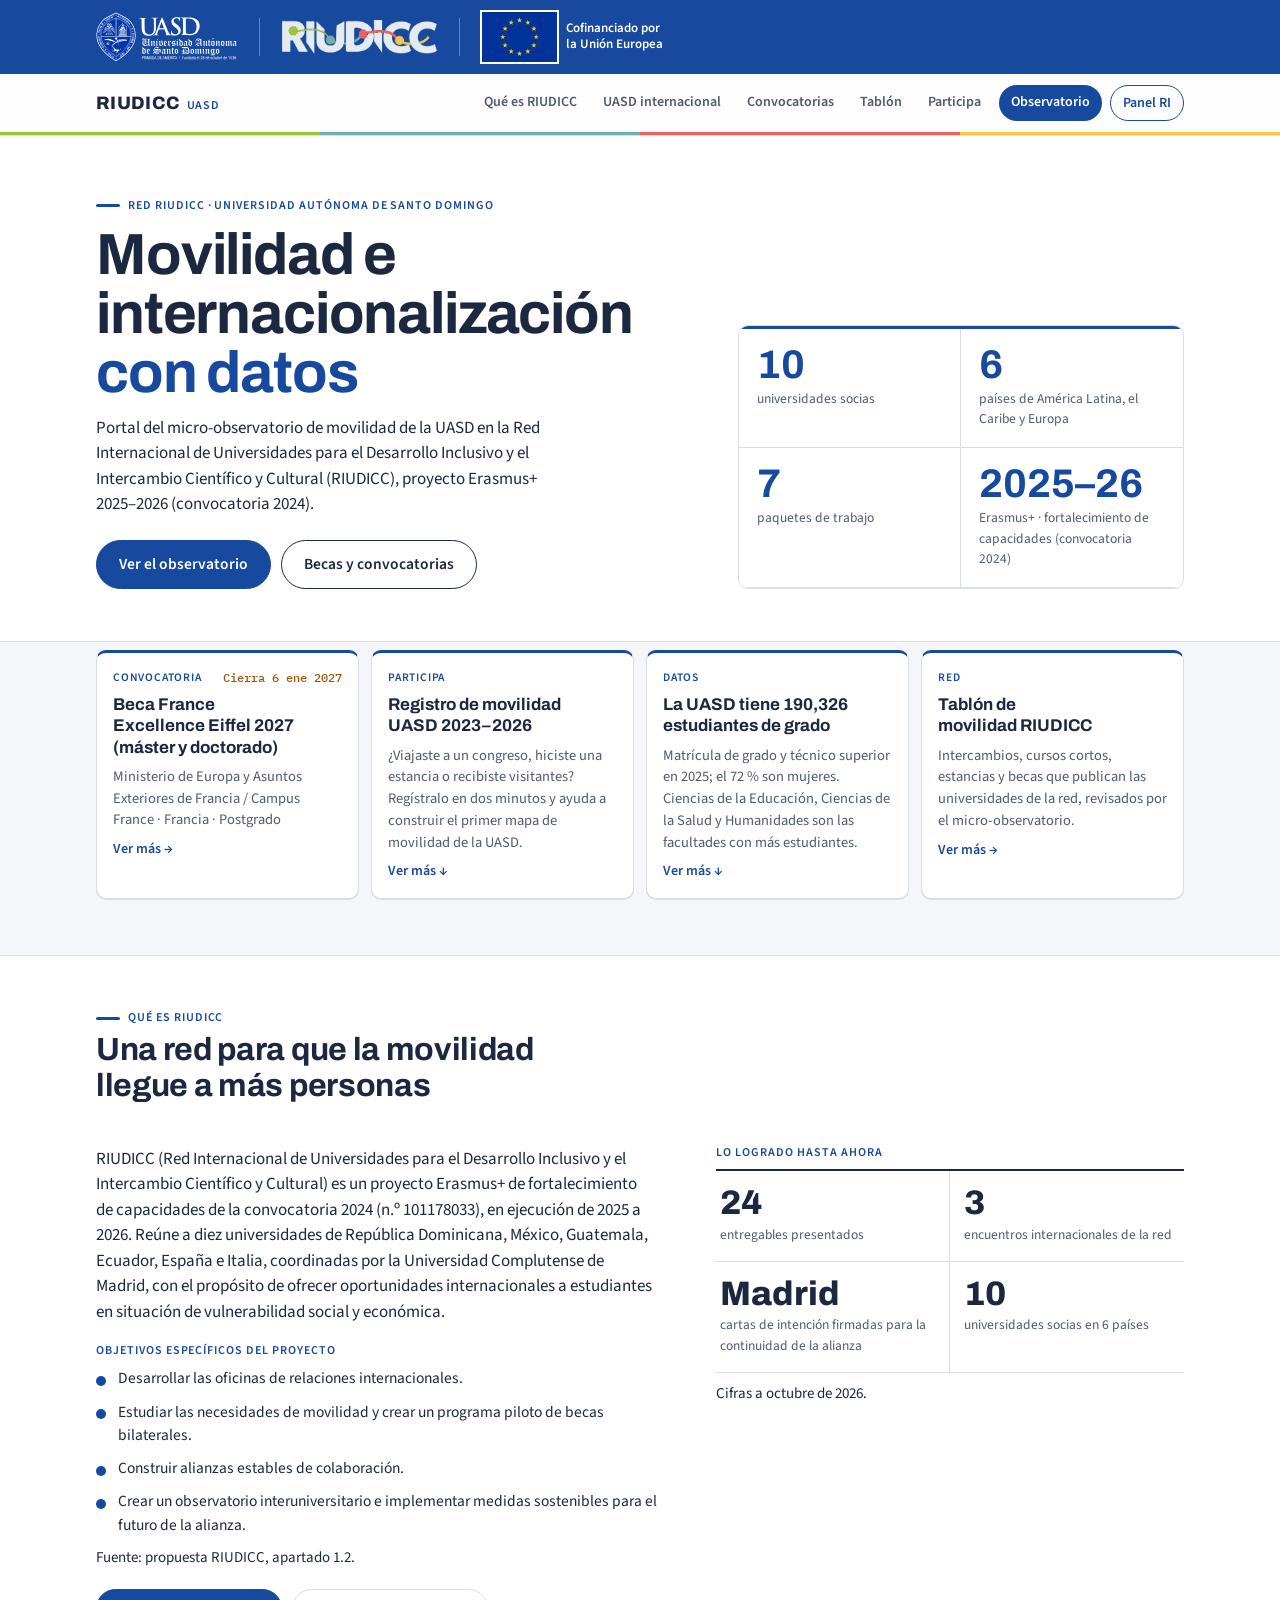
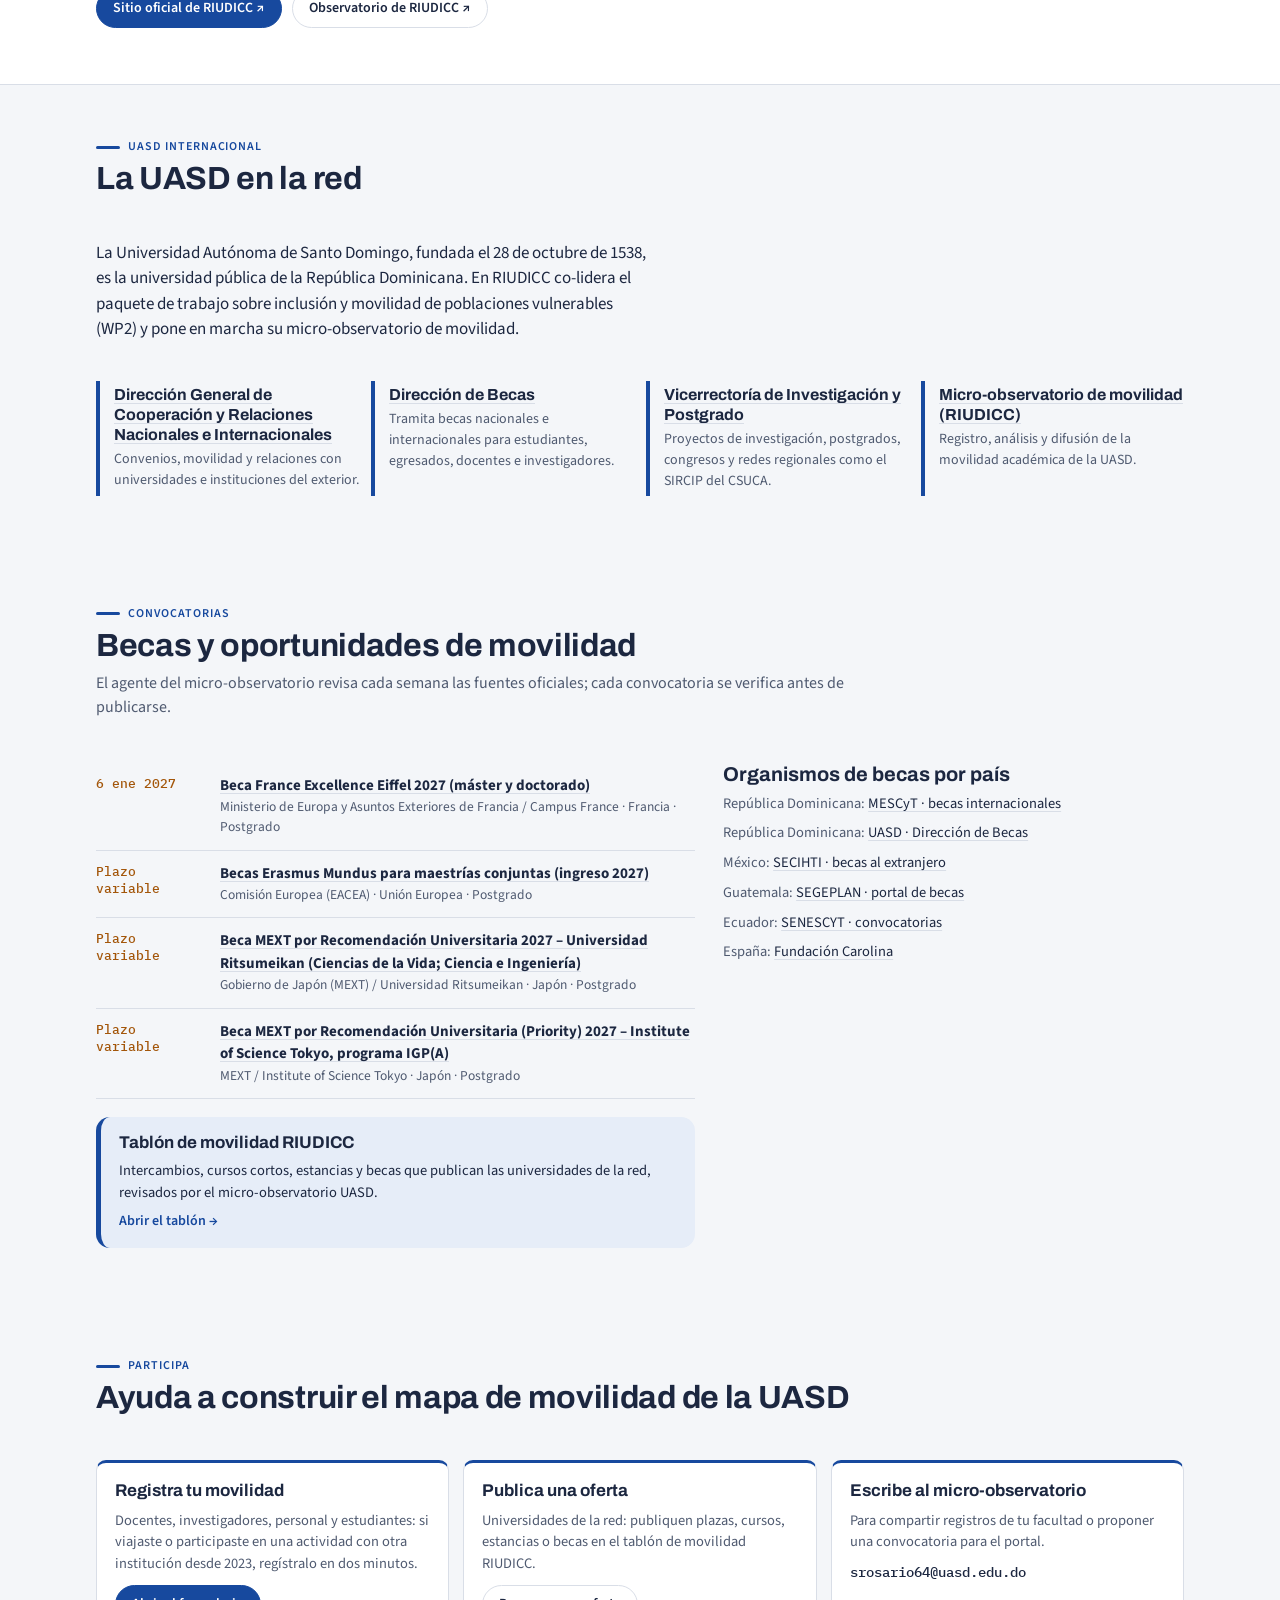
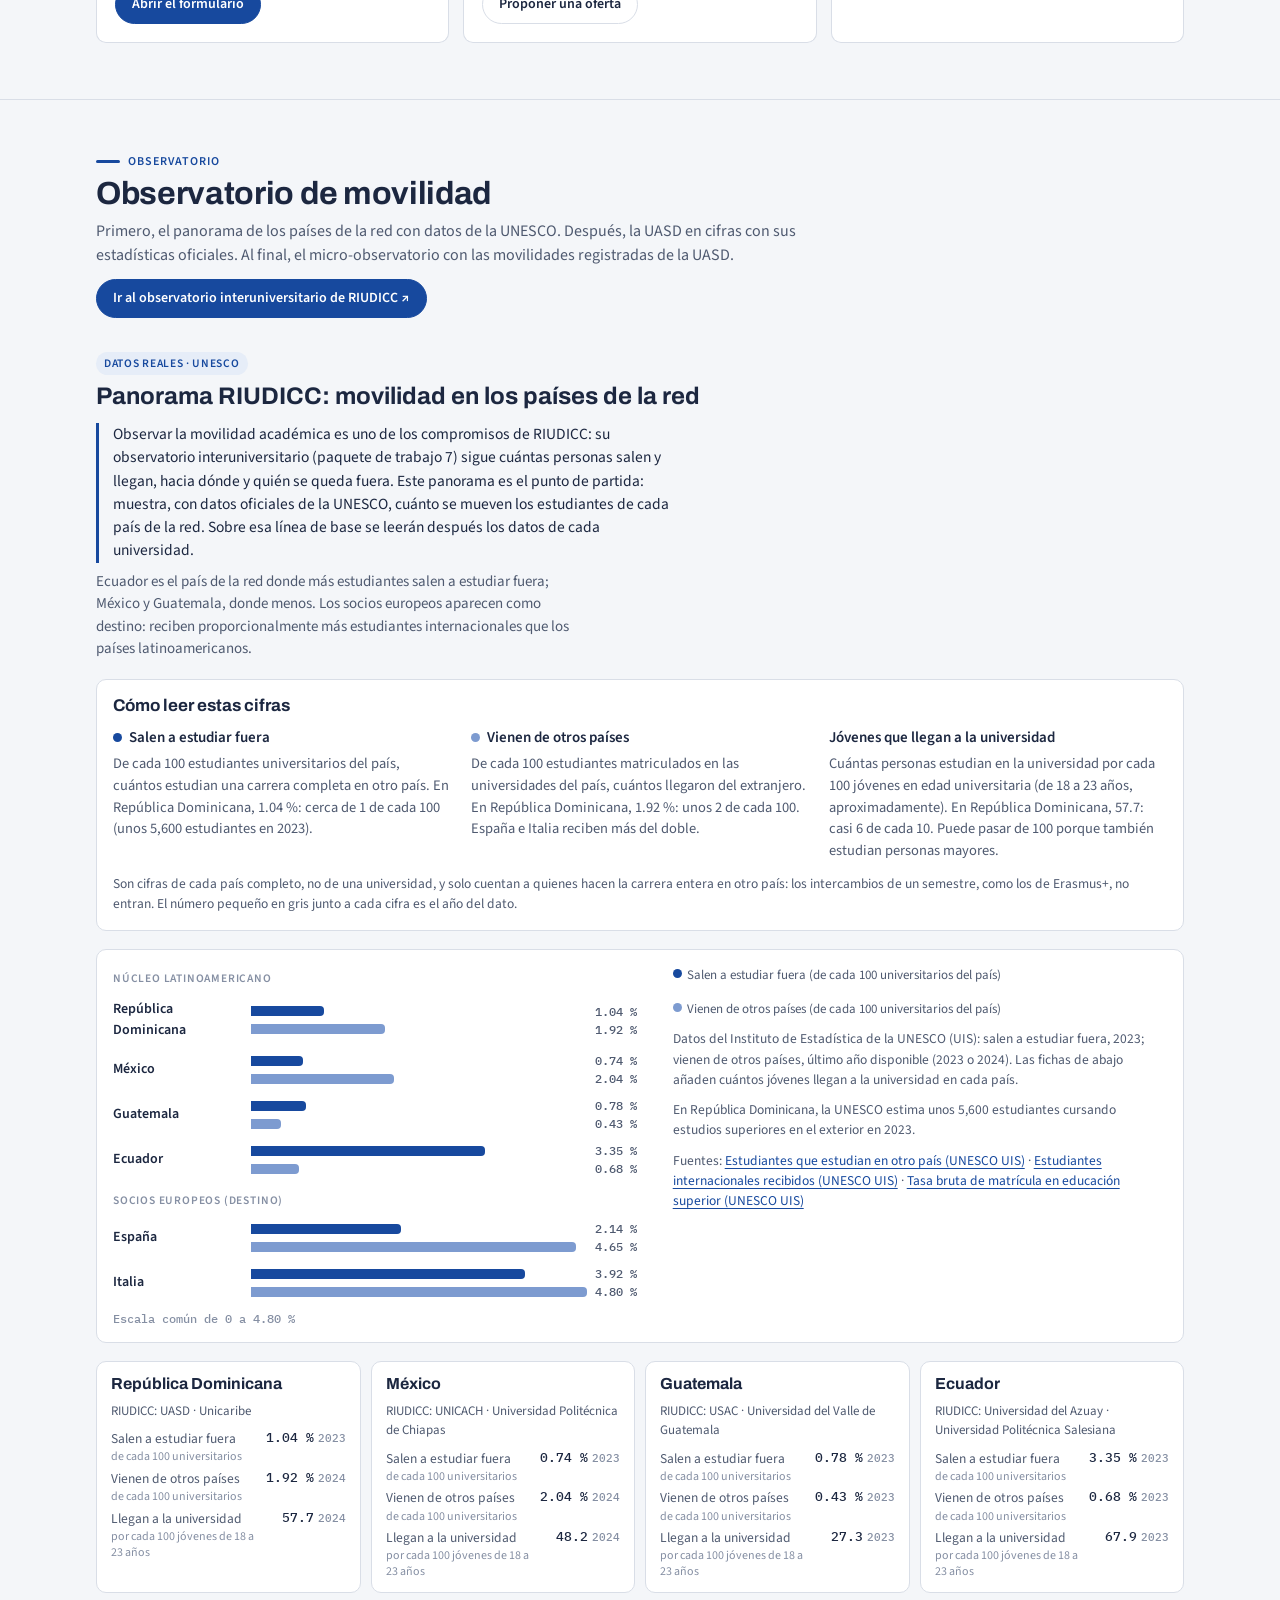
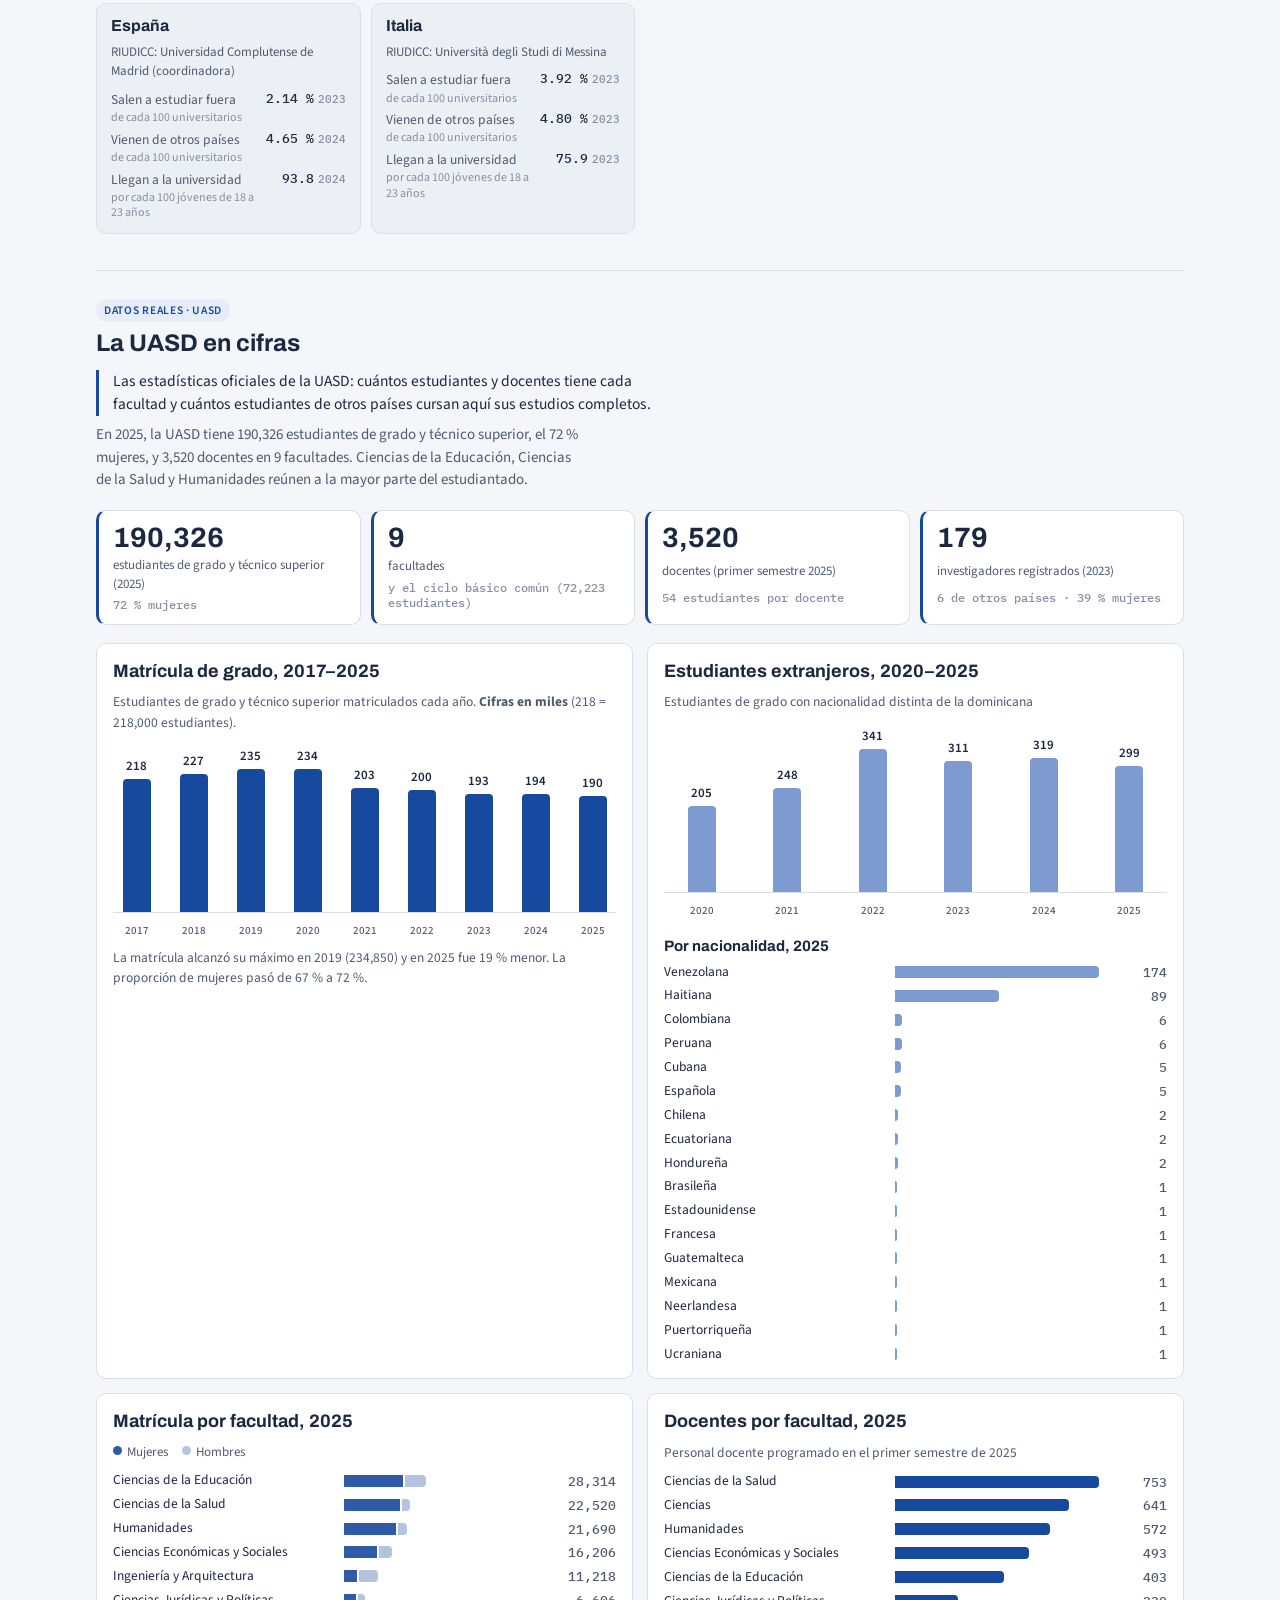
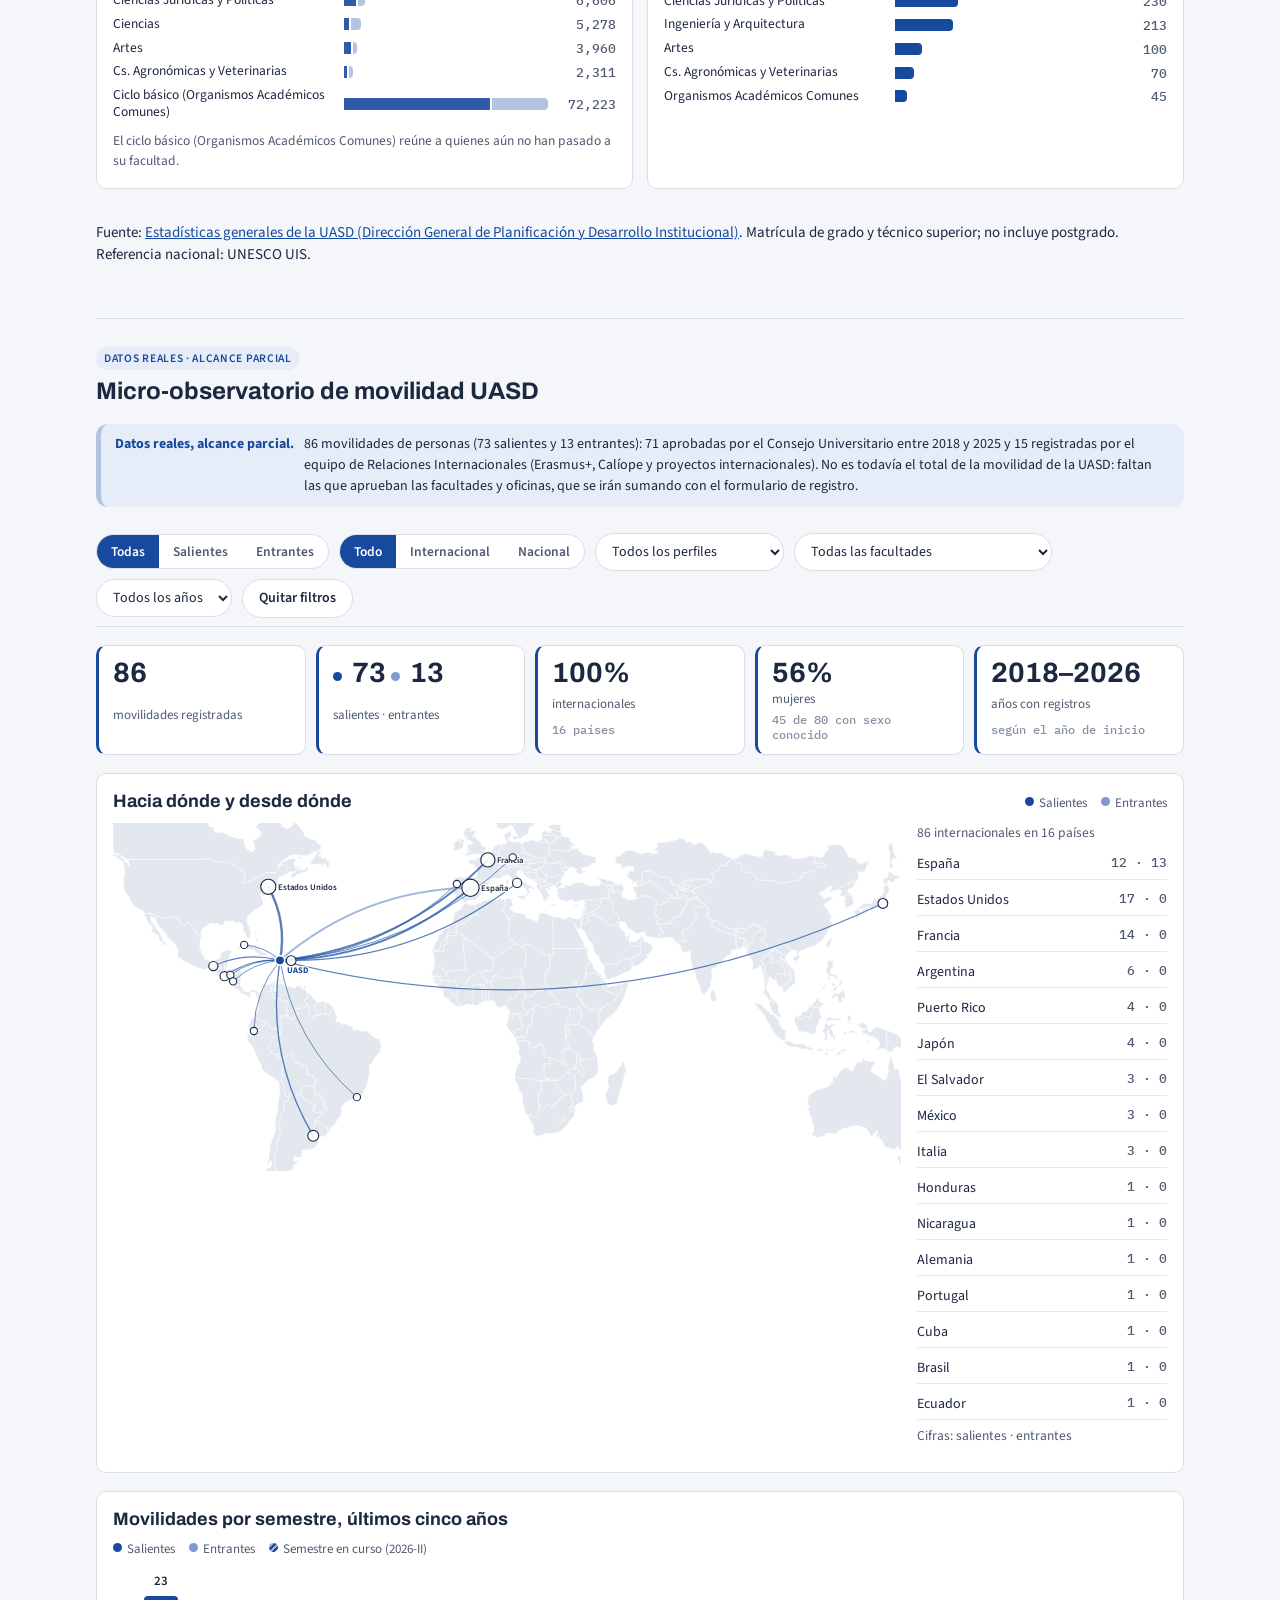
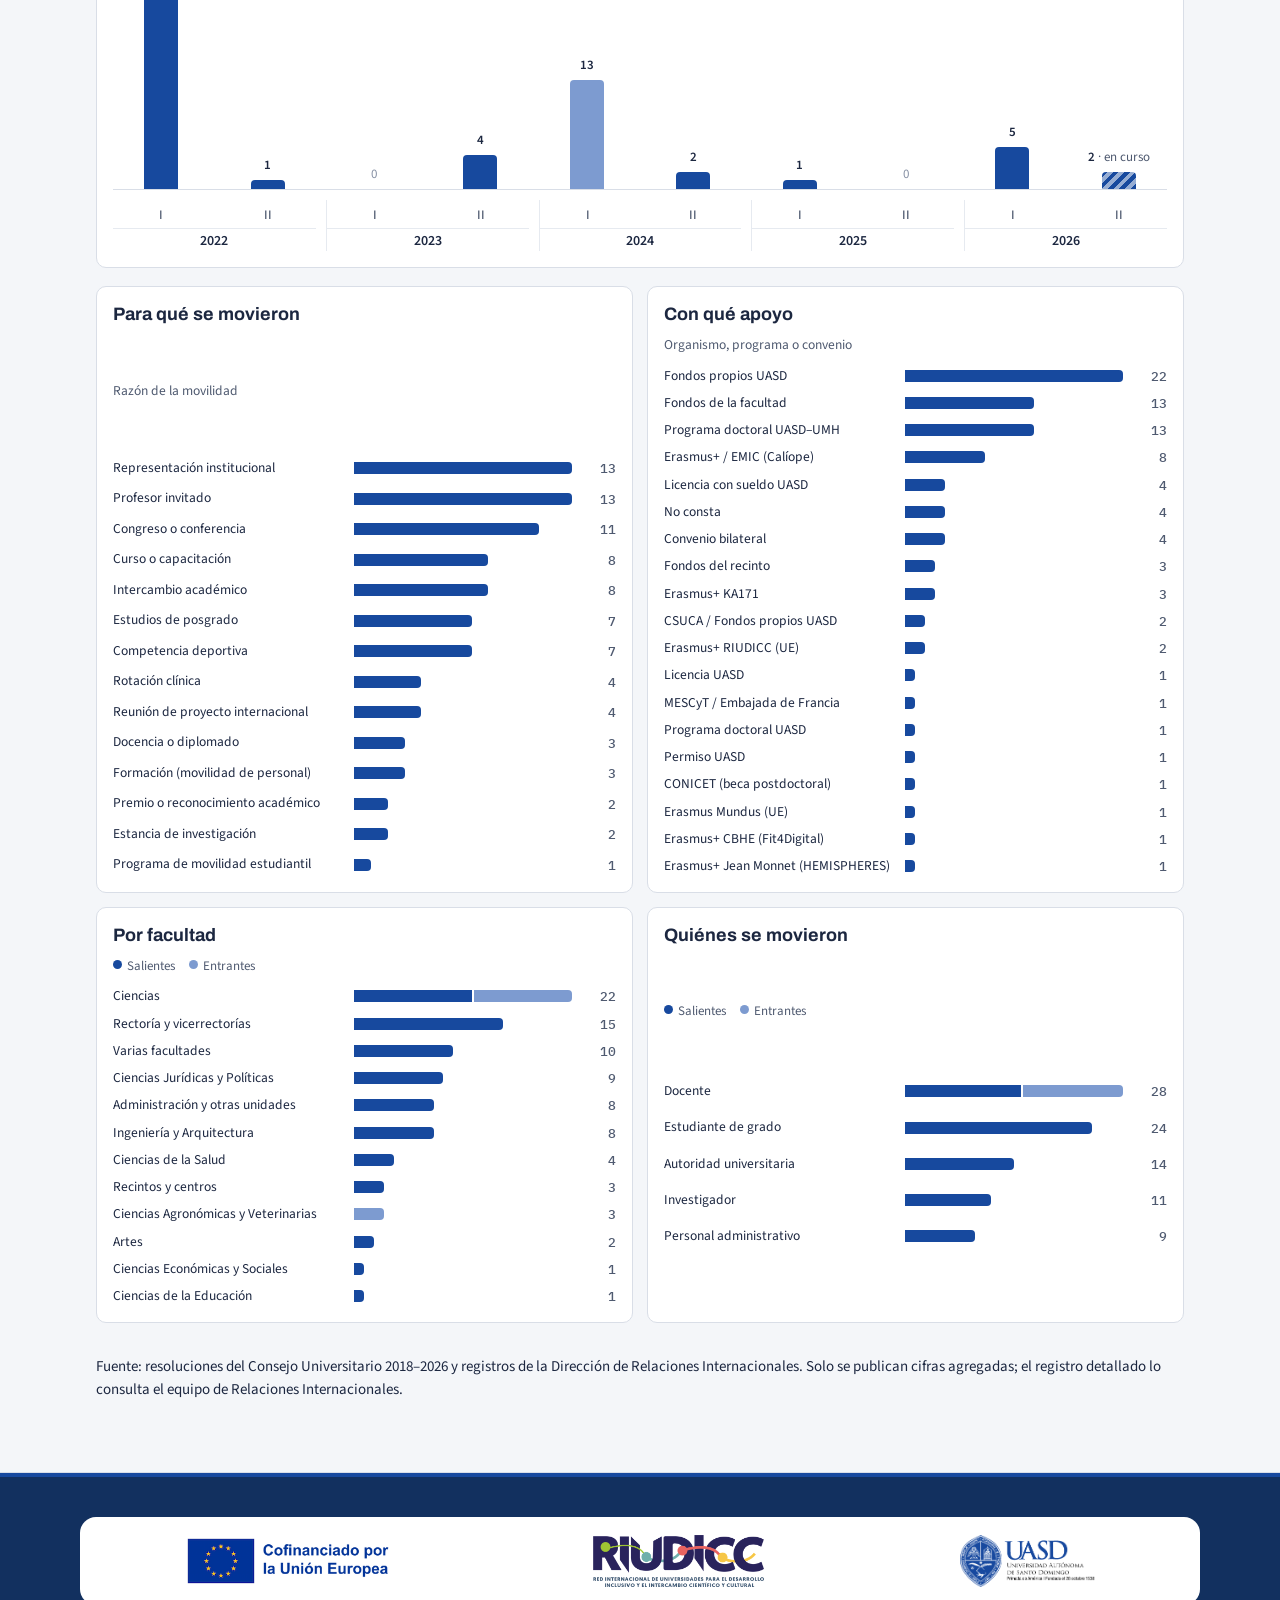
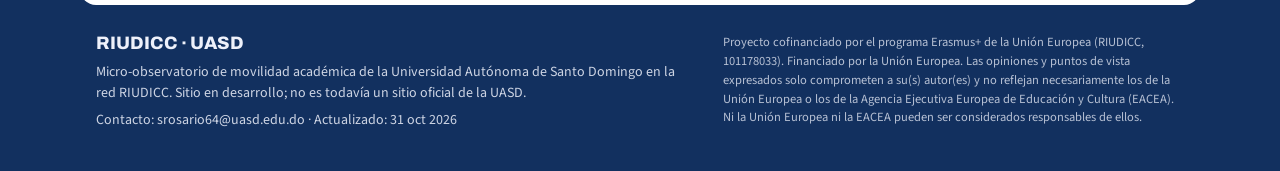
==== commit bea15c3a: "Línea gráfica sobria UASD (css/sobrio.css) en portada, tablón y formulario Co-Authored-By: Claude Op" ====
--- a/index.html
+++ b/index.html
@@ -9,6 +9,7 @@
 <link rel="preconnect" href="https://fonts.googleapis.com">
 <link rel="stylesheet" href="https://fonts.googleapis.com/css2?family=Archivo:wght@500;700;800&family=Source+Sans+3:wght@400;600&family=IBM+Plex+Mono:wght@500&display=swap">
 <link rel="stylesheet" href="css/estilos.css">
+<link rel="stylesheet" href="css/sobrio.css">
 </head>
 <body>
 <div class="uasd-band">
--- a/css/sobrio.css
+++ b/css/sobrio.css
@@ -0,0 +1,53 @@
+/* ===== Línea sobria UASD (boceto) =====
+   Base institucional UASD: azul #17499e, azul oscuro, blanco y grises neutros.
+   RIUDICC queda como firma: sus logos y una línea fina de cuatro colores bajo la barra. */
+:root{
+  --bg:#F4F6F9; --surface:#FFFFFF; --sunk:#ECEFF4; --ink:#1C2740; --muted:#4F5A70; --faint:#858FA3; --line:#D9DEE7; --grid:#E6EAF0;
+  --accent:#17499E; --accent-ink:#FFFFFF; --accent-soft:#E6EDF8; --navy:#12305F;
+  --s-out:#17499E; --s-in:#7D9BD0; --land:#E3E8EF; --land-edge:#FFFFFF;
+  --hilo-verde:#17499E; --hilo-cian:#4F74B3; --hilo-coral:#7D9BD0; --hilo-amarillo:#B4C4E0;
+  --t-verde:#17499E; --t-cian:#2F5BA7; --t-coral:#3D4A66; --t-amarillo:#5A6478;
+}
+@media (prefers-color-scheme: dark){:root:not([data-theme="light"]){
+  --bg:#0F1522; --surface:#161E2E; --sunk:#1C2638; --ink:#E9EDF4; --muted:#A9B3C4; --faint:#7C879B; --line:#2A3448; --grid:#222C3E;
+  --accent:#8AAEE8; --accent-ink:#0F1522; --accent-soft:#1E2C47; --navy:#0B1220;
+  --s-out:#8AAEE8; --s-in:#4F74B3; --land:#253047; --land-edge:#161E2E;
+  --hilo-verde:#8AAEE8; --hilo-cian:#6F92CE; --hilo-coral:#4F74B3; --hilo-amarillo:#34507F;
+  --t-verde:#8AAEE8; --t-cian:#A9C2EE; --t-coral:#C3CCDA; --t-amarillo:#A9B3C4; color-scheme:dark}}
+:root[data-theme="dark"]{
+  --bg:#0F1522; --surface:#161E2E; --sunk:#1C2638; --ink:#E9EDF4; --muted:#A9B3C4; --faint:#7C879B; --line:#2A3448; --grid:#222C3E;
+  --accent:#8AAEE8; --accent-ink:#0F1522; --accent-soft:#1E2C47; --navy:#0B1220;
+  --s-out:#8AAEE8; --s-in:#4F74B3; --land:#253047; --land-edge:#161E2E;
+  --hilo-verde:#8AAEE8; --hilo-cian:#6F92CE; --hilo-coral:#4F74B3; --hilo-amarillo:#34507F;
+  --t-verde:#8AAEE8; --t-cian:#A9C2EE; --t-coral:#C3CCDA; --t-amarillo:#A9B3C4; color-scheme:dark}
+
+/* Portada sin cielo ni montañas */
+.hero{background:var(--surface)!important;padding-block:56px 52px;border-bottom:1px solid var(--line)}
+.hero .mont,.hero .nube{display:none!important}
+.hero h1,.shead h2,.sectionhead h2{font-weight:700;color:var(--ink)!important}
+.hero h1 em{background:none;padding-bottom:0;color:var(--accent)}
+.eyebrow::before{width:24px;height:3px;background:var(--accent)!important;border-radius:2px}
+
+/* Firma RIUDICC: una sola línea fina con sus cuatro colores */
+.topbar::after{height:3px;background:linear-gradient(90deg,#9FC533 0 25%,#6FAFAB 25% 50%,#E86360 50% 75%,#F6C646 75%)!important}
+
+/* Cifras y tarjetas en un solo tono */
+.stats{box-shadow:none;border:1px solid var(--line);border-radius:10px;background:var(--surface)}
+.stats::before{background:var(--accent)!important;height:3px}
+.stat .n{color:var(--accent)!important;font-weight:700}
+.dests>*,.ideas>*,.participa>*{--c:var(--accent)!important;--ct:var(--accent)!important}
+.dest,.idea,.paso{border-top-width:3px!important}
+.dest,.idea,.paso,.obs,.ficha,.card,.kpi,.socio,.doc{border-radius:10px}
+.dest:hover{box-shadow:0 10px 24px -18px rgba(23,73,158,.5)}
+.kpi{border-left-width:3px}
+.kpis>*{border-left-color:var(--accent)!important}
+.oficinas>*{border-left-color:var(--accent)!important}
+.riu-hace li::before{background:var(--accent)!important}
+.sectionhead .intro{border-left-color:var(--accent)}
+#observatorio{background:var(--bg)!important}
+.btn.primary{box-shadow:none}
+.nav a.cta{background:var(--accent)}
+
+/* Pie institucional */
+footer.site{background:var(--navy)!important;border-top:4px solid #17499E;border-image:none!important}
+.callout{background:var(--accent-soft)!important;border-left-color:var(--accent)!important}
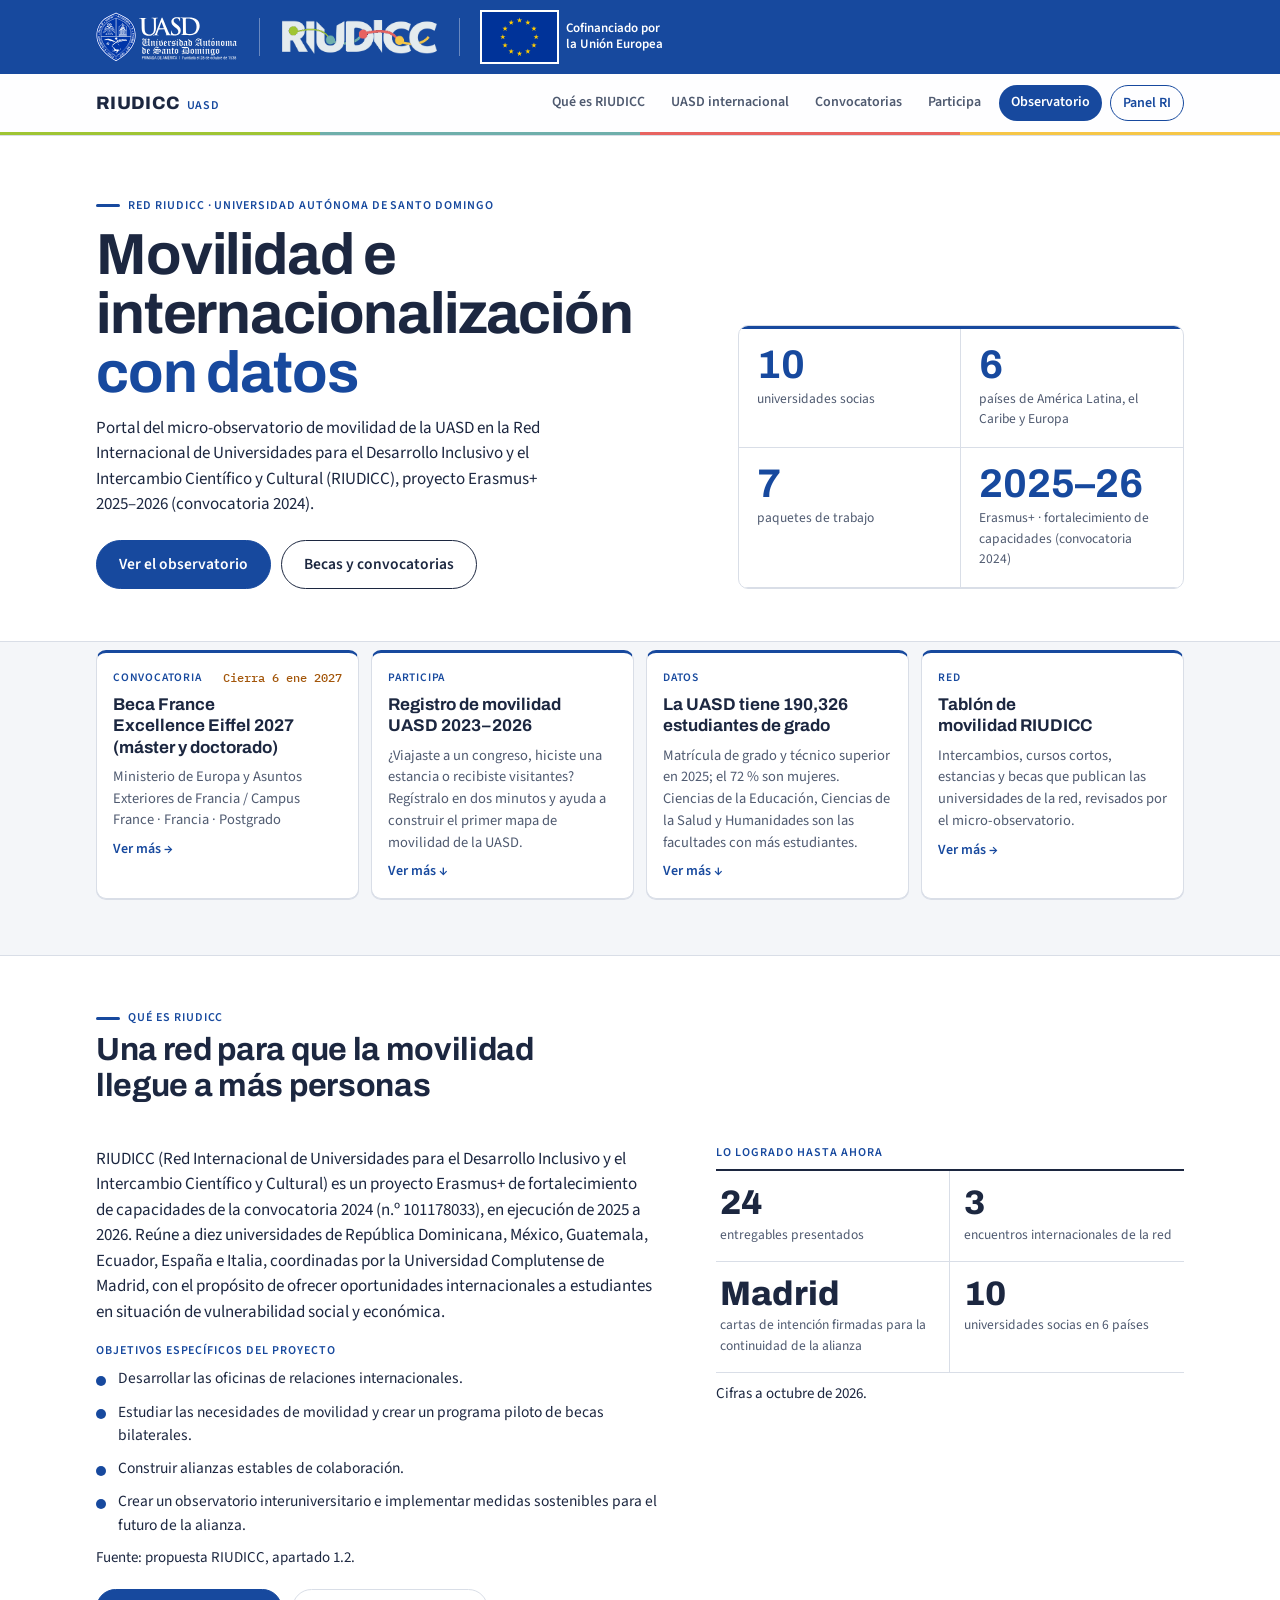
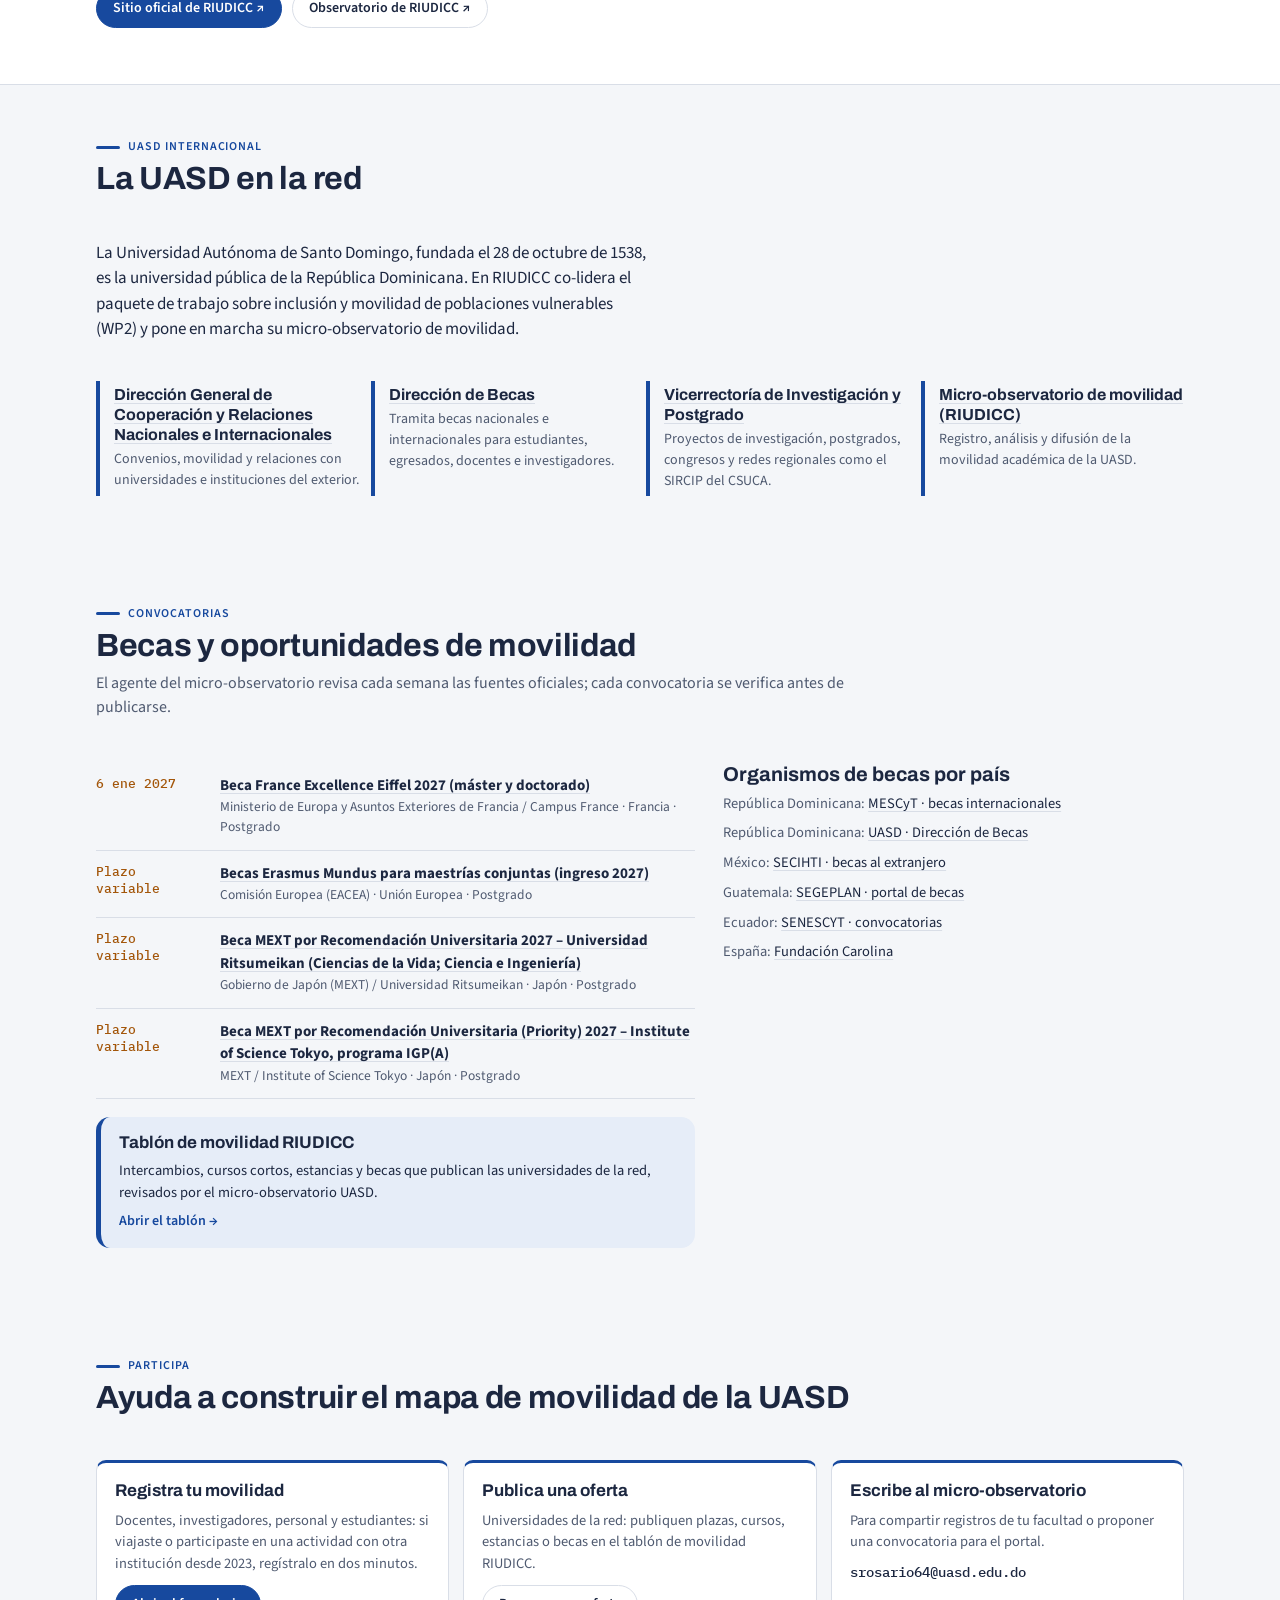
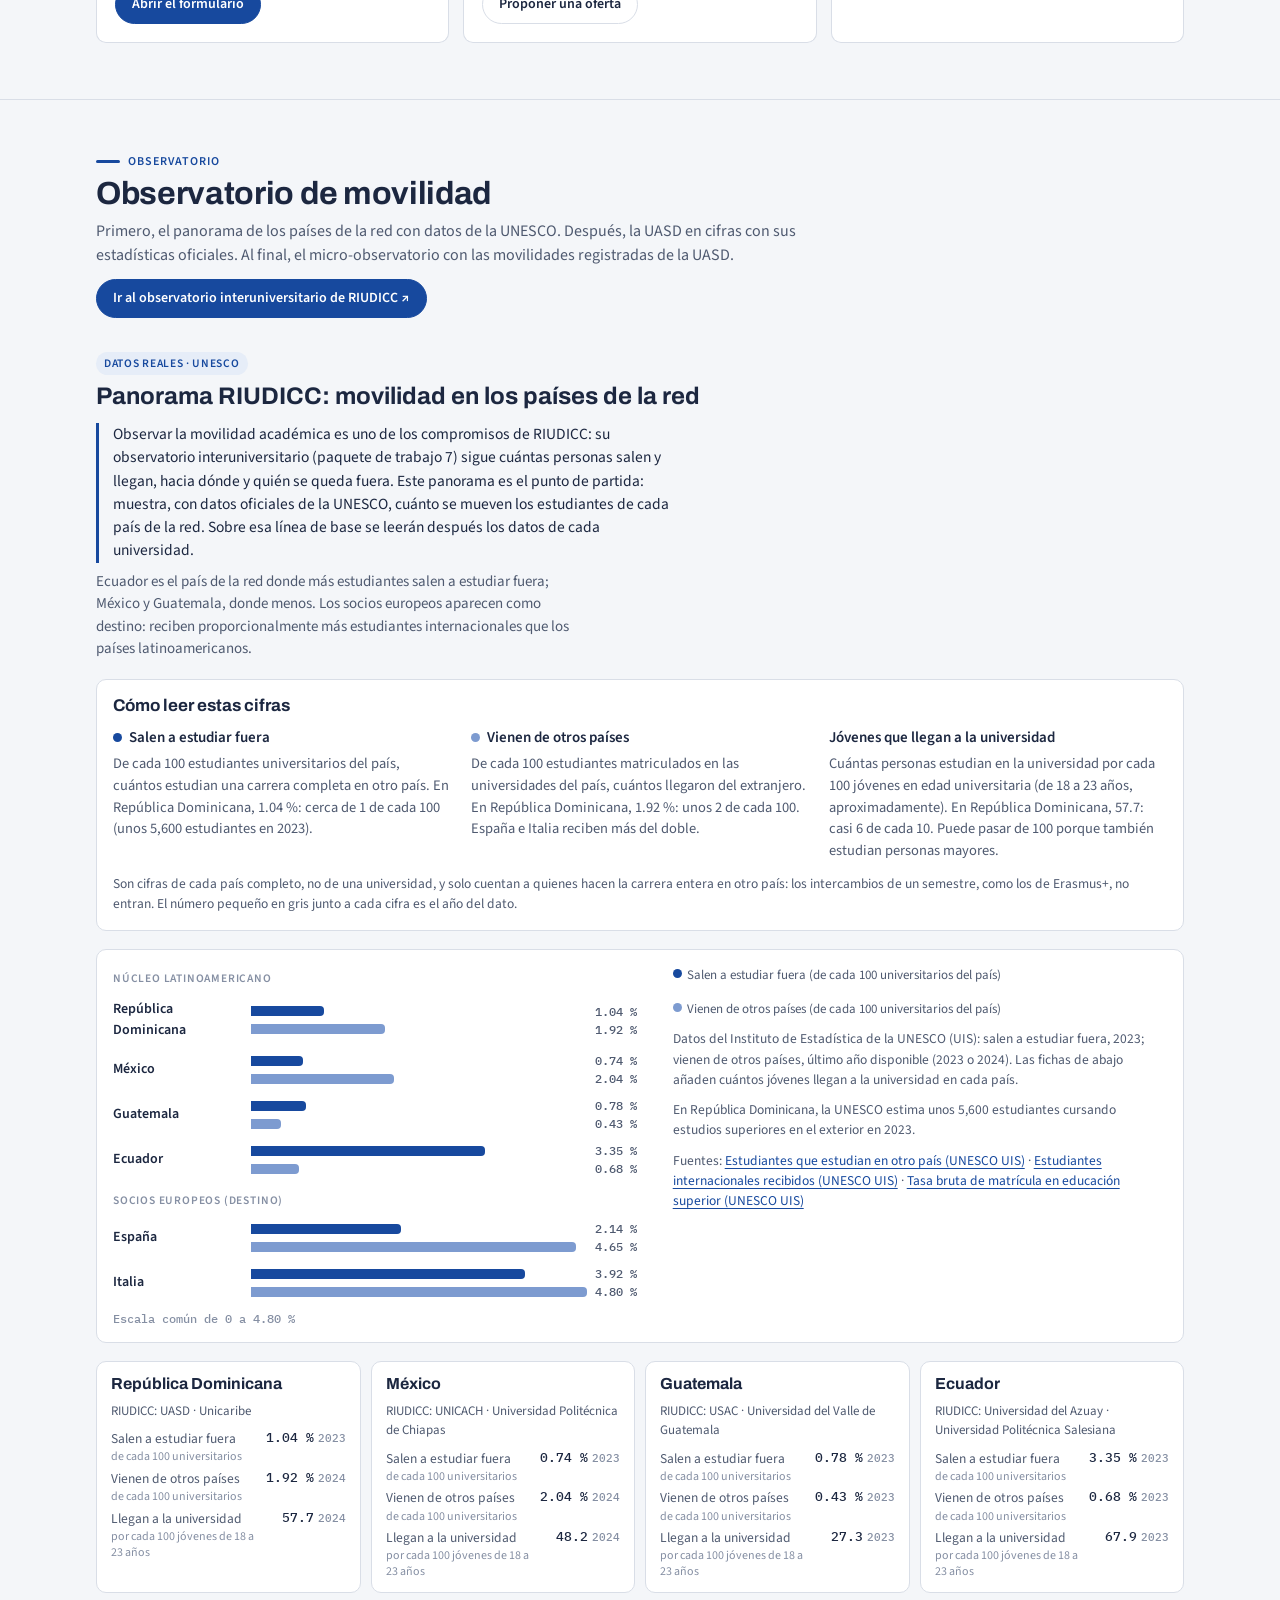
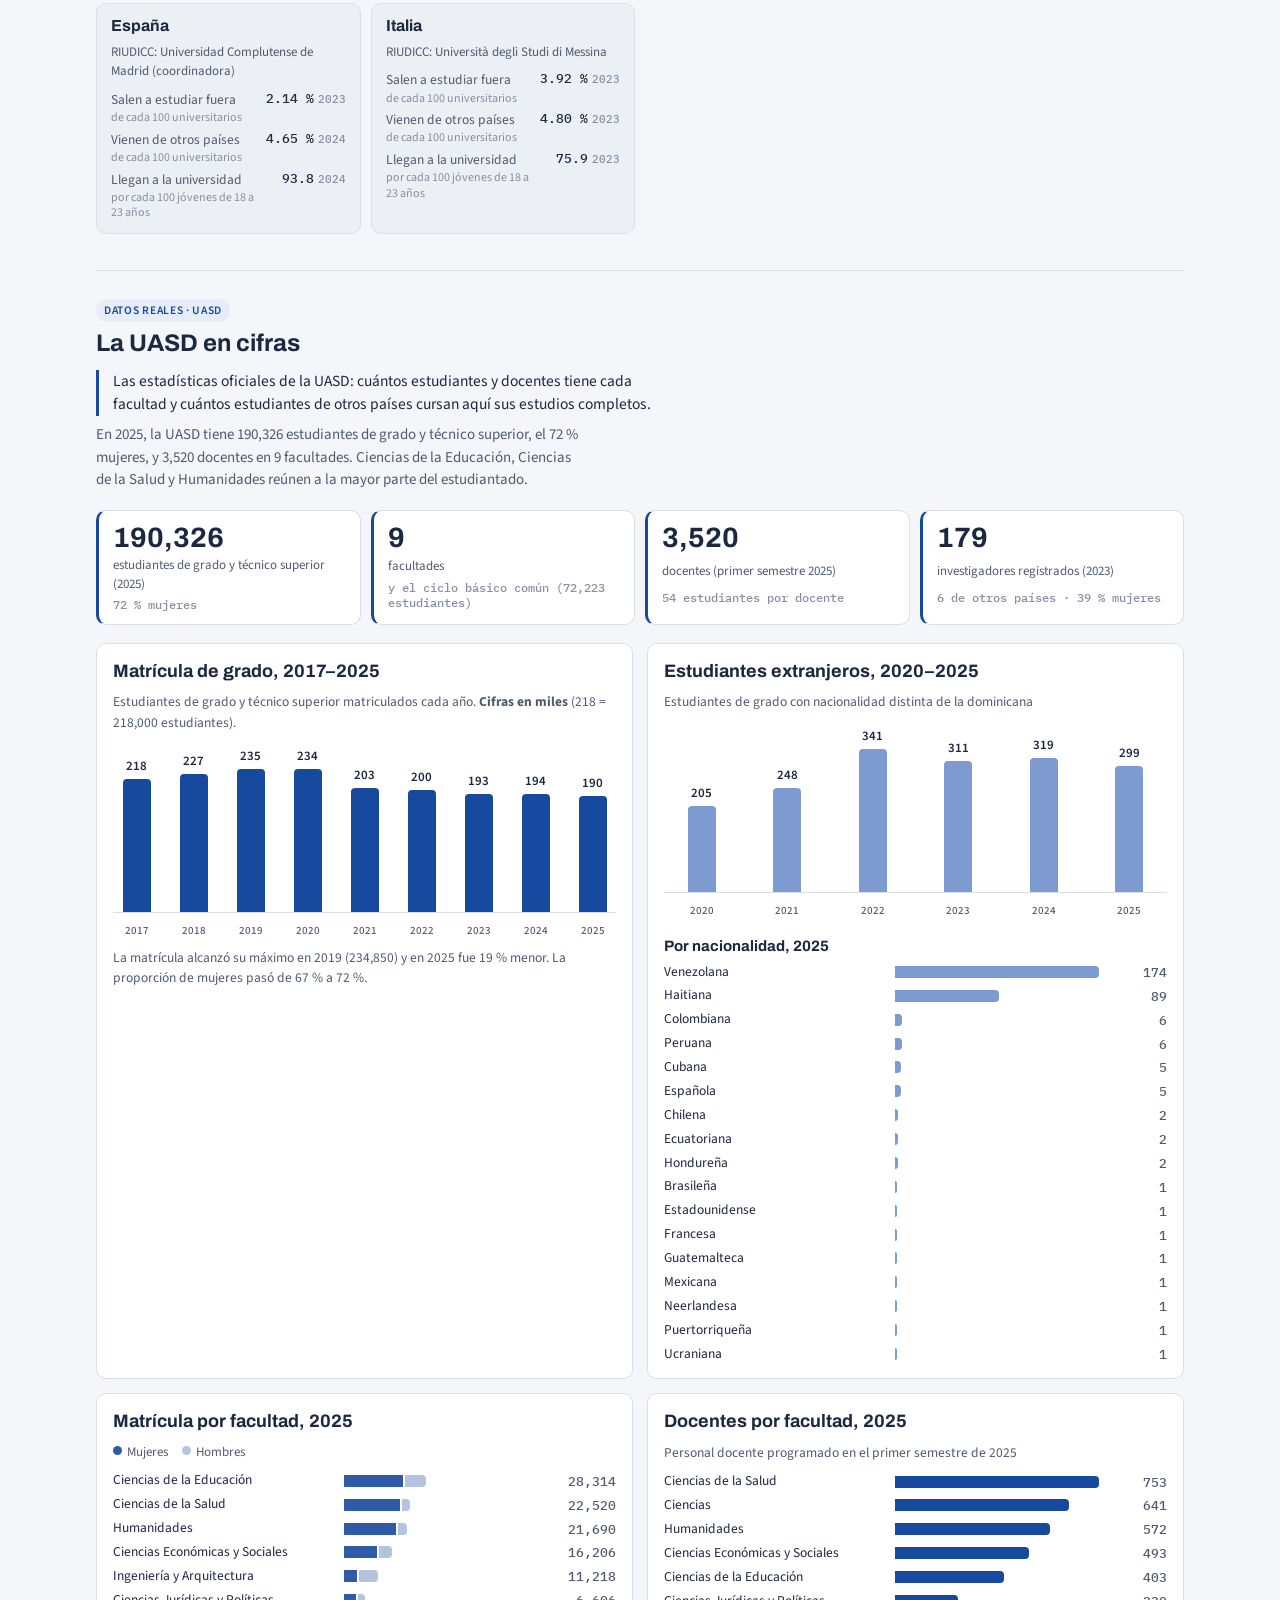
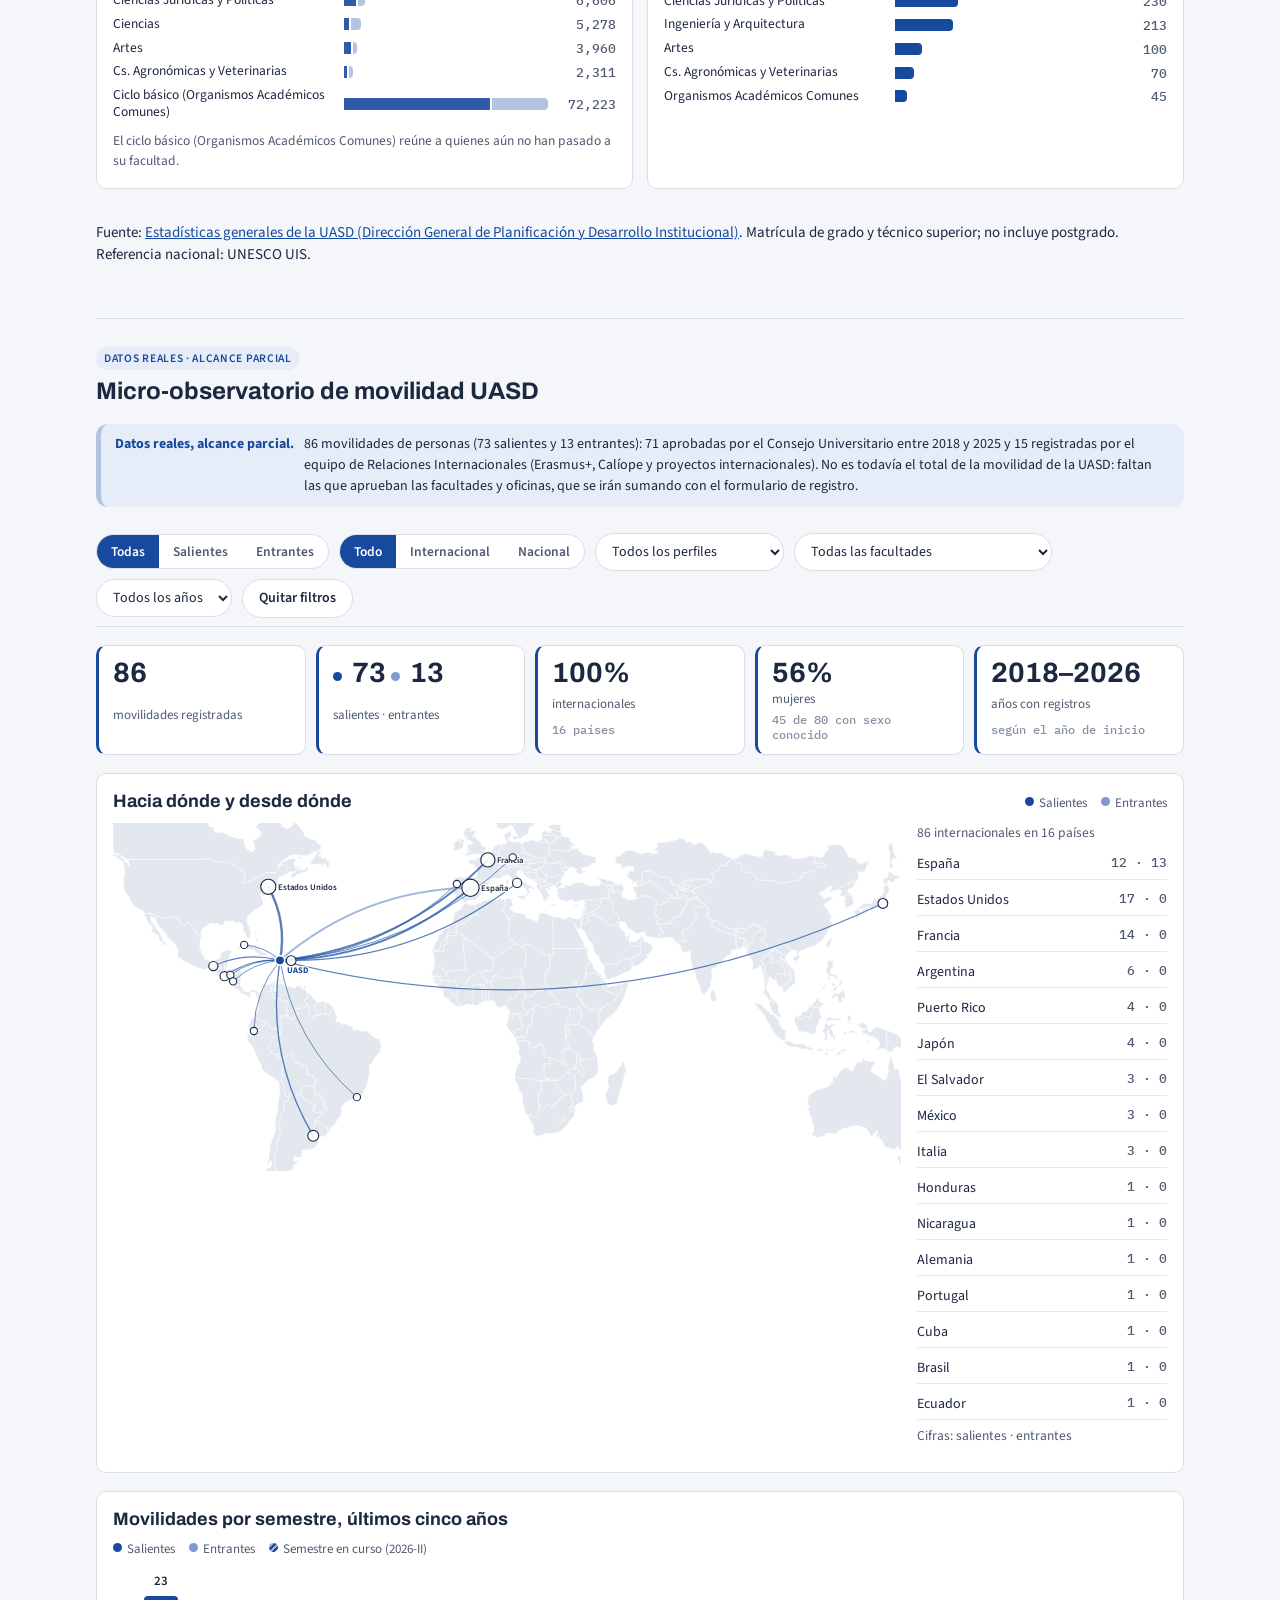
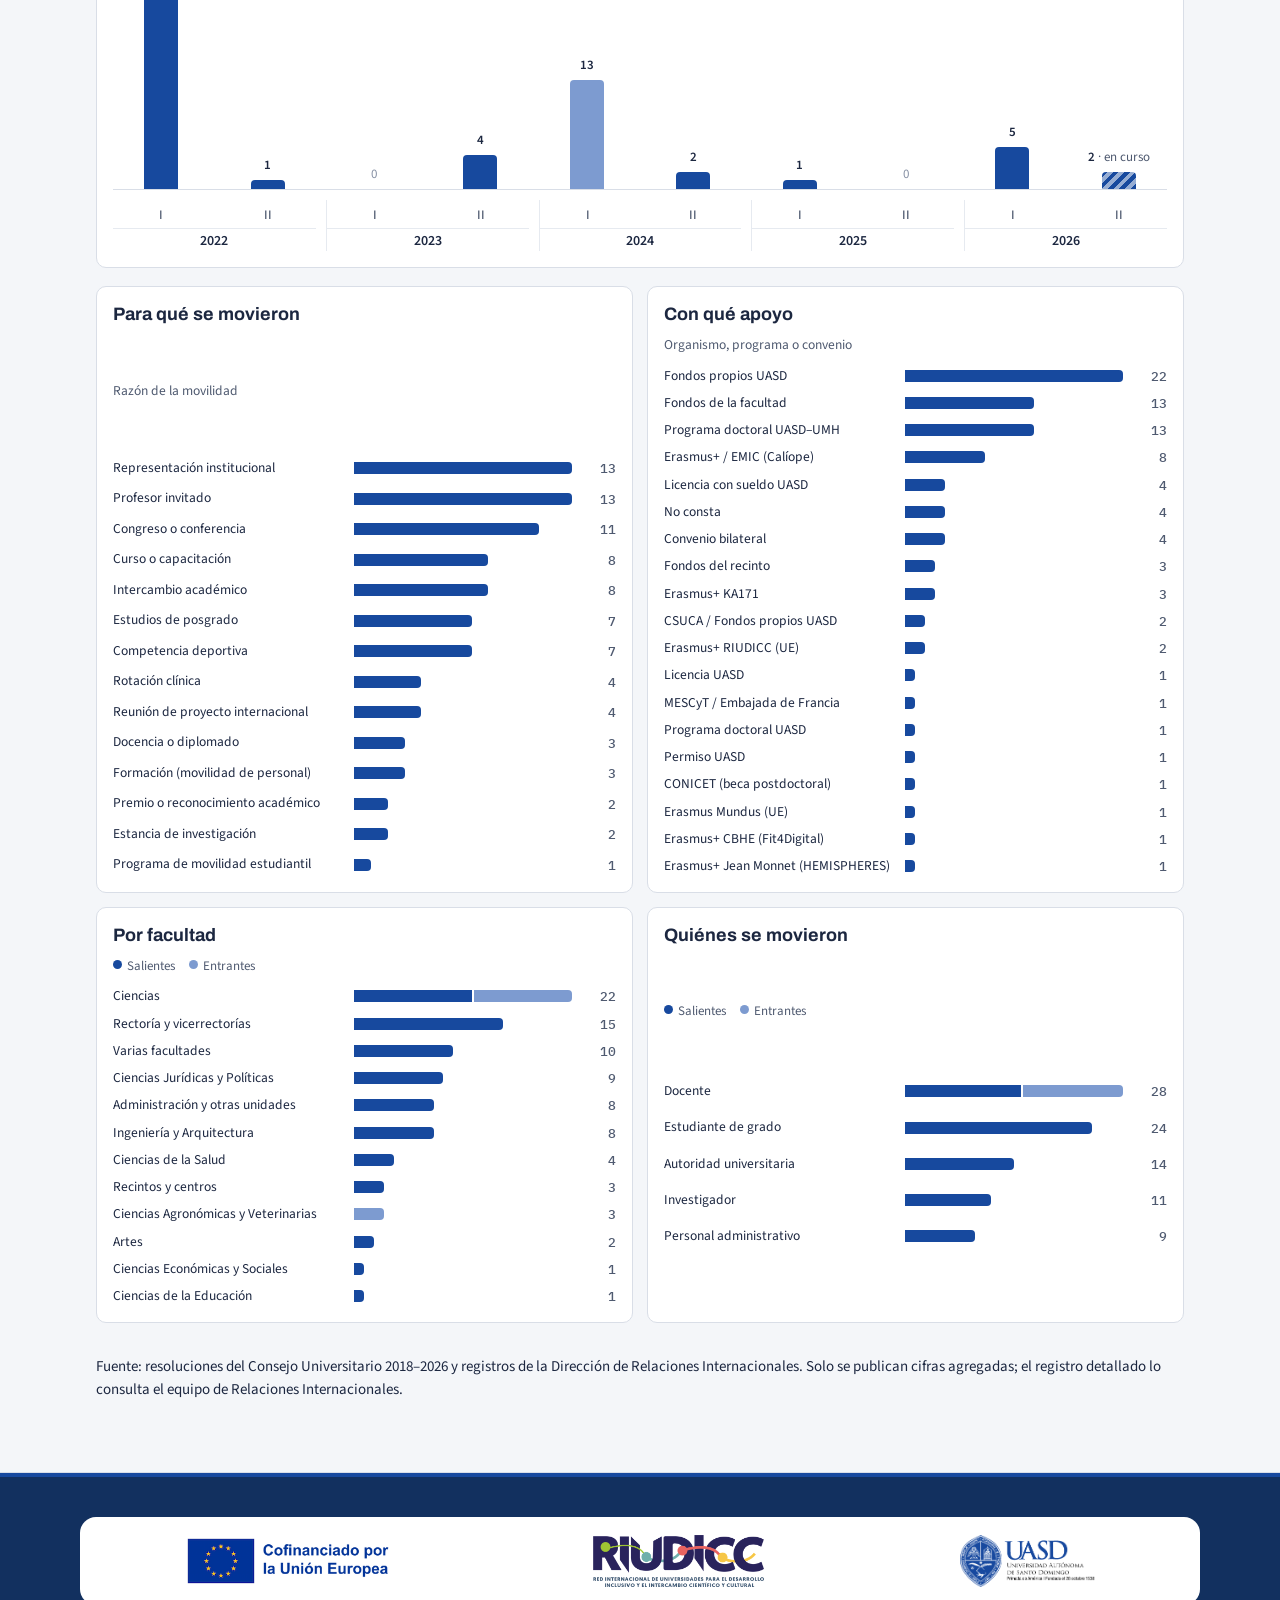
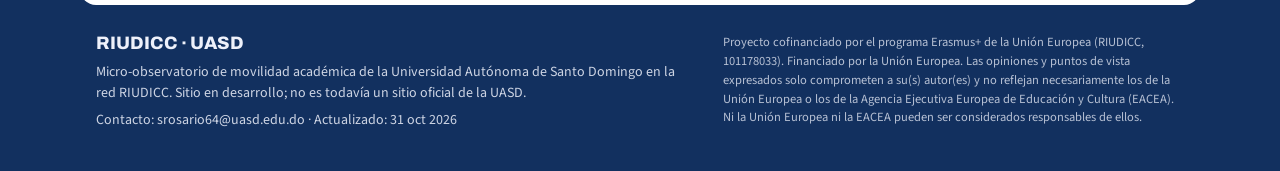
==== commit a65270d2: "Tablón dentro de Convocatorias: sin pestaña propia en la navegación La portada quita «Tablón» de la " ====
--- a/index.html
+++ b/index.html
@@ -28,7 +28,6 @@
       <a href="#riudicc">Qué es RIUDICC</a>
       <a href="#uasd">UASD internacional</a>
       <a href="#convocatorias">Convocatorias</a>
-      <a href="tablon.html">Tablón</a>
       <a href="#participa">Participa</a>
       <a href="#observatorio" class="cta">Observatorio</a>
       <a href="interno/" class="ri" title="Panel de Relaciones Internacionales (piloto)">Panel RI</a>
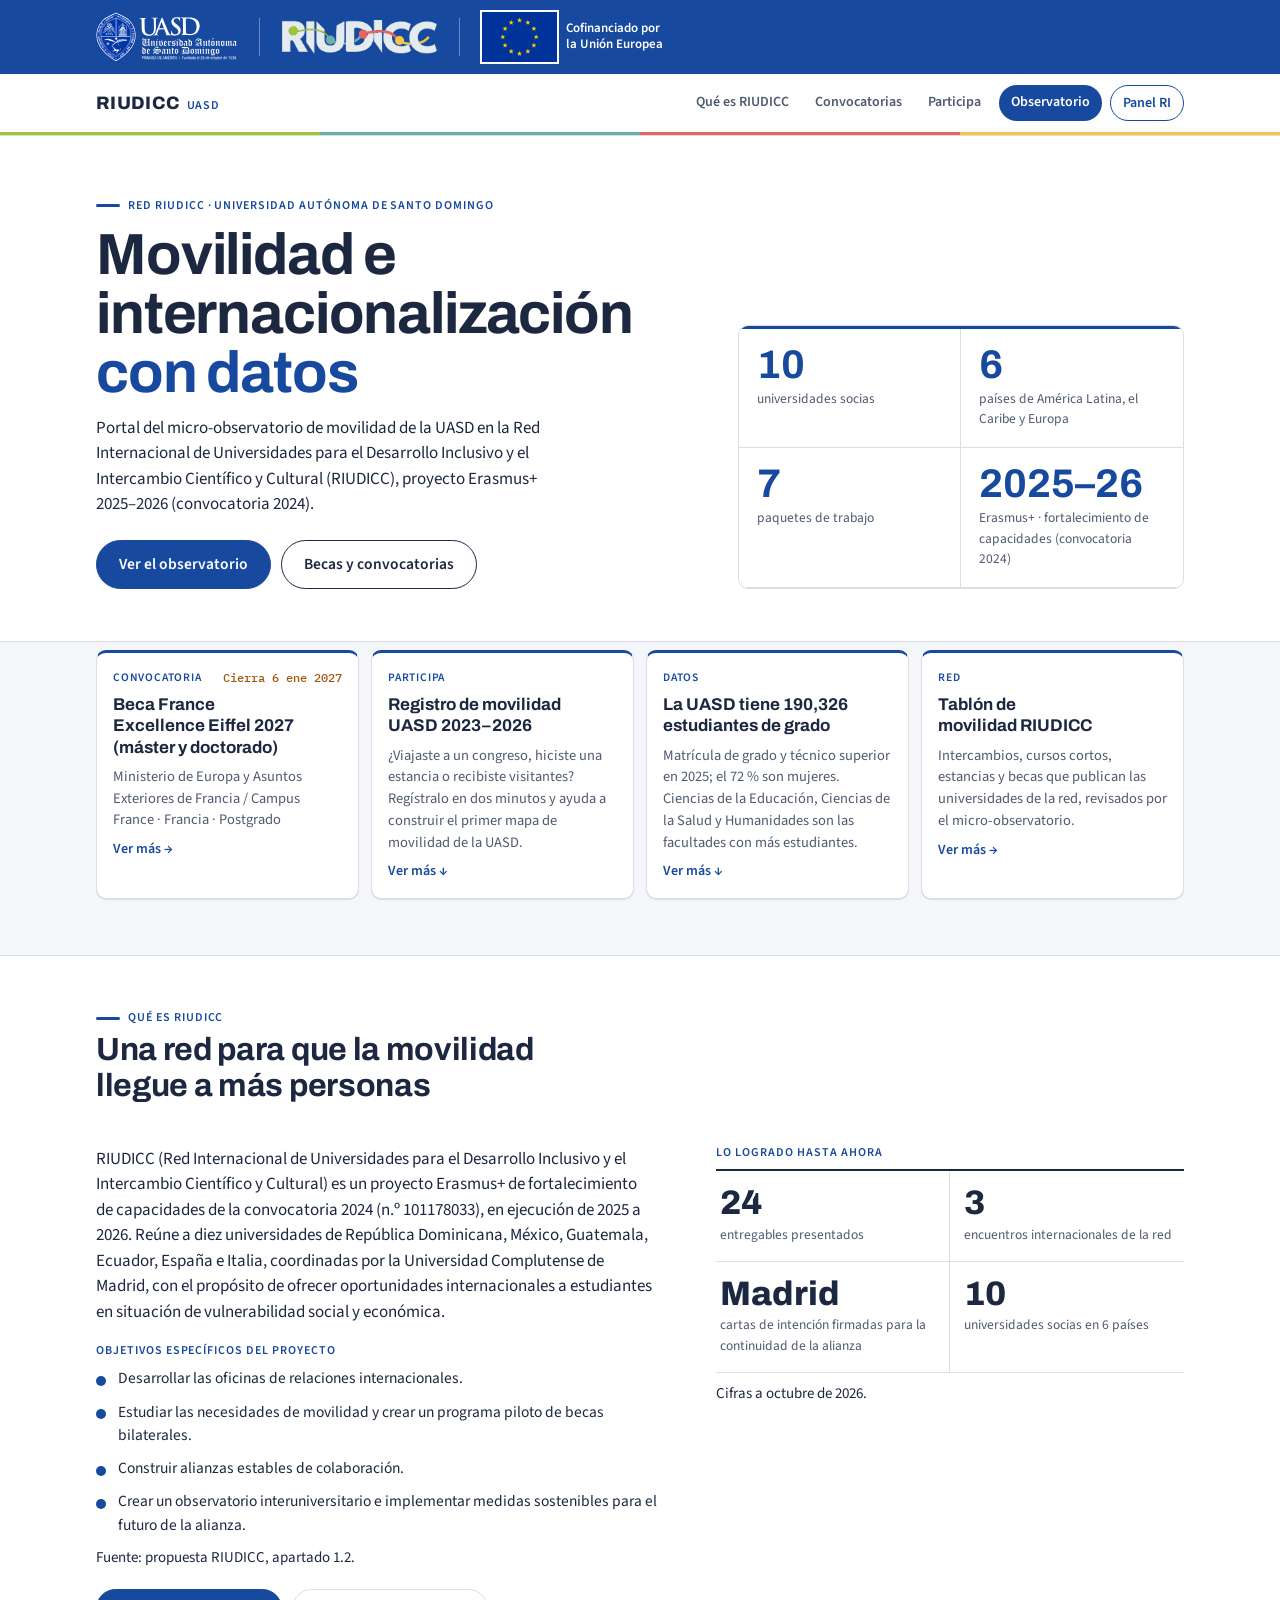
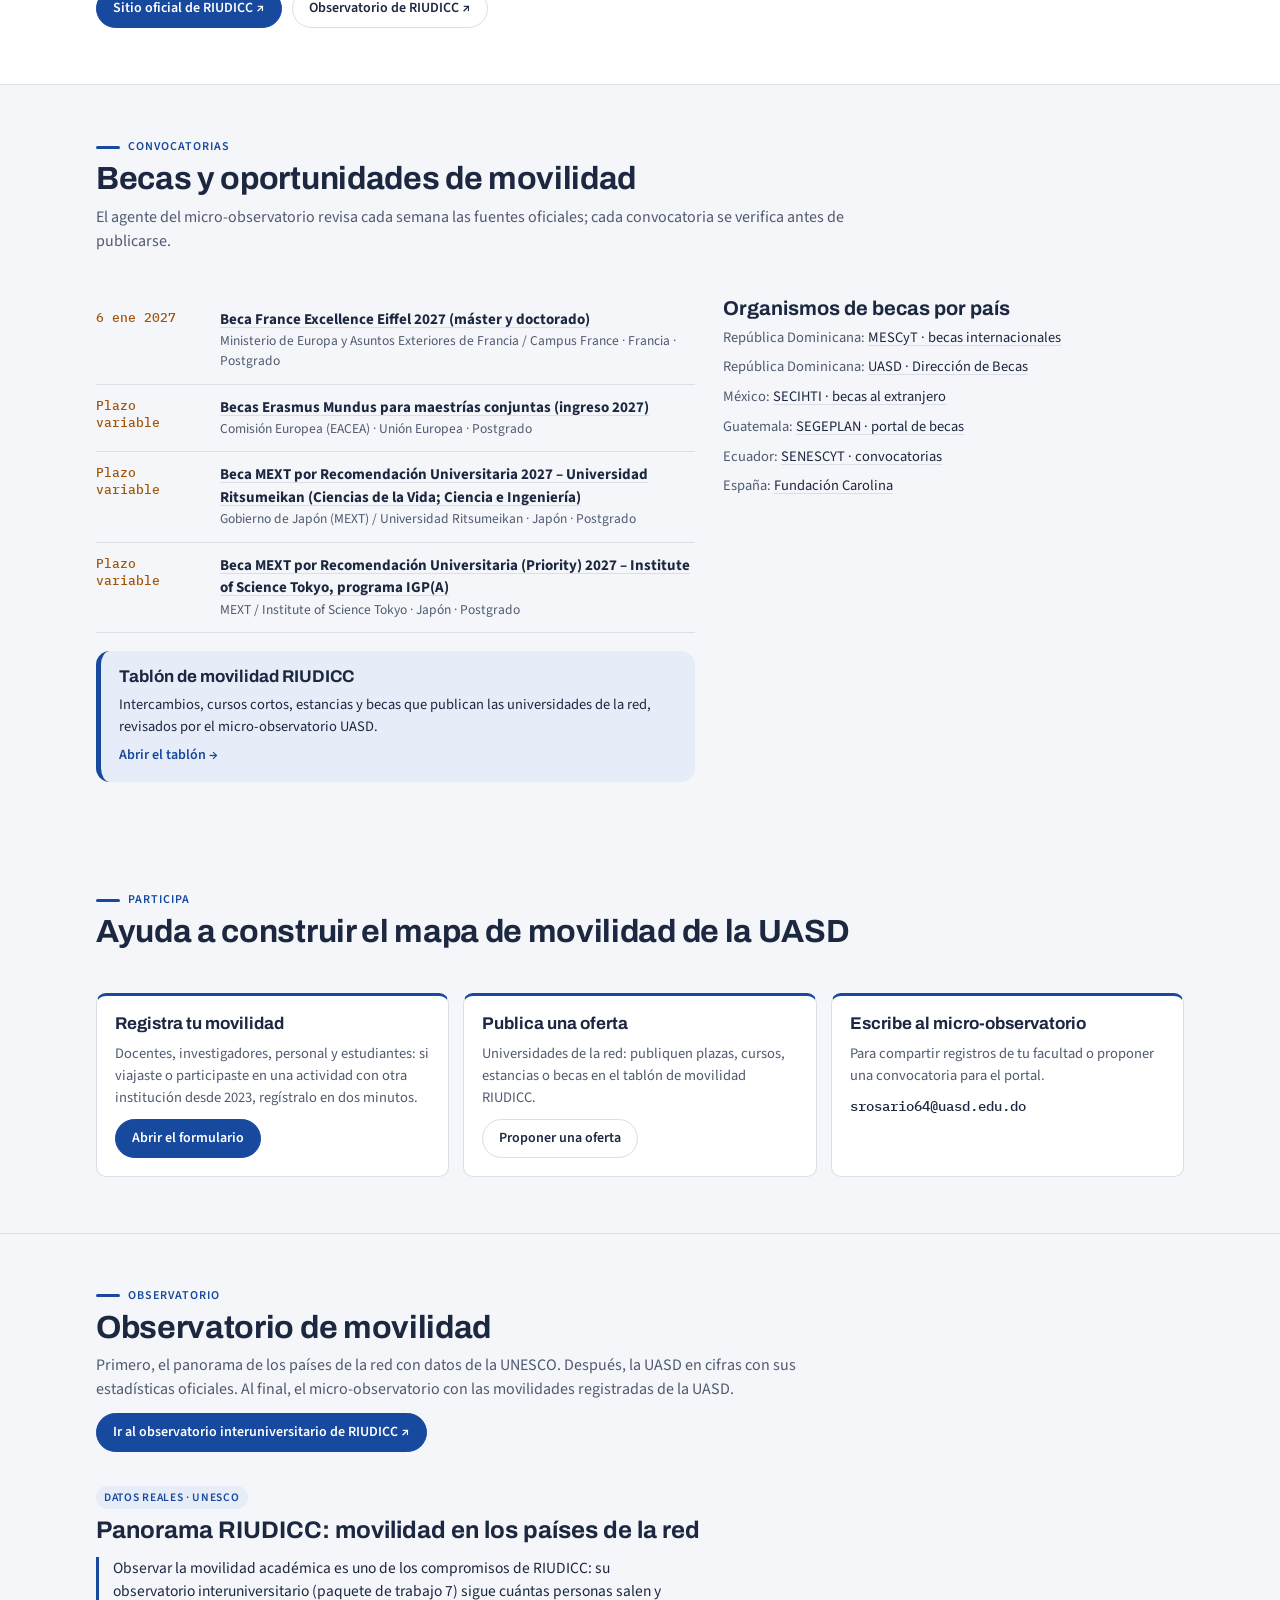
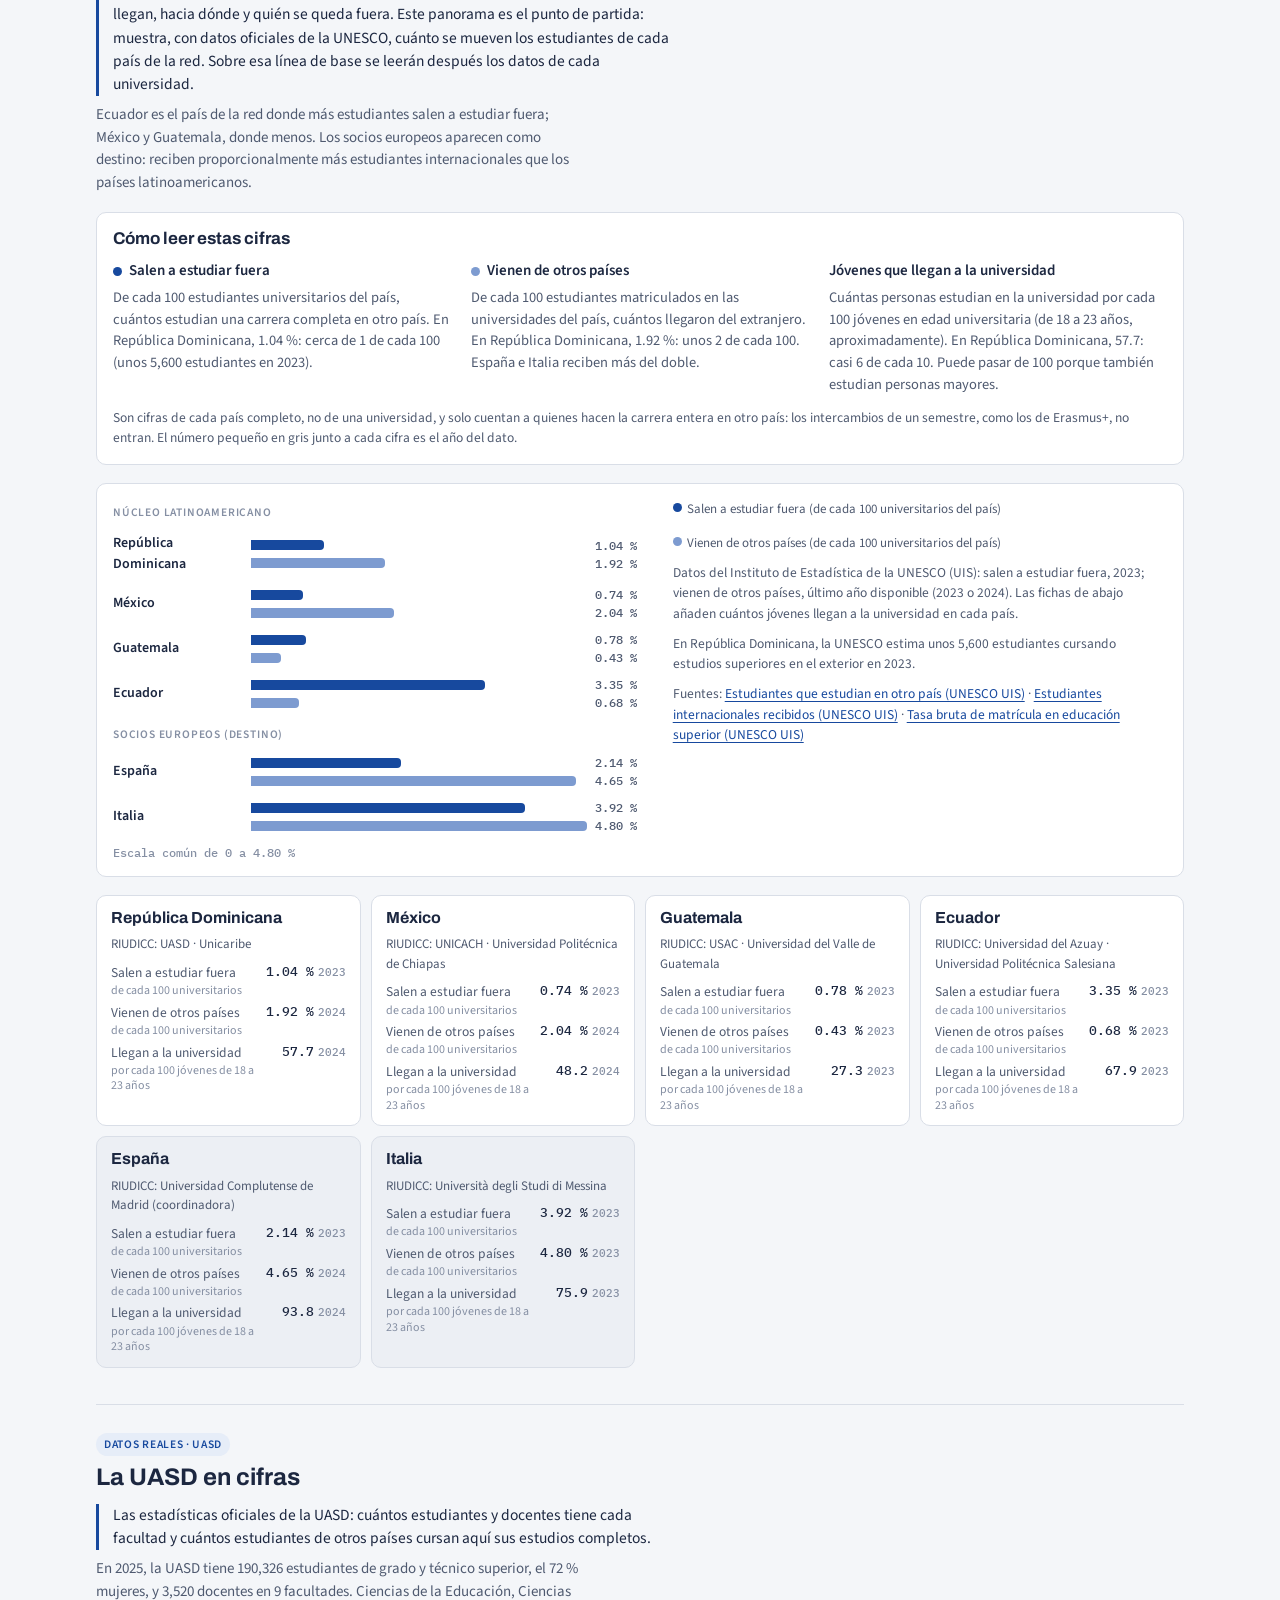
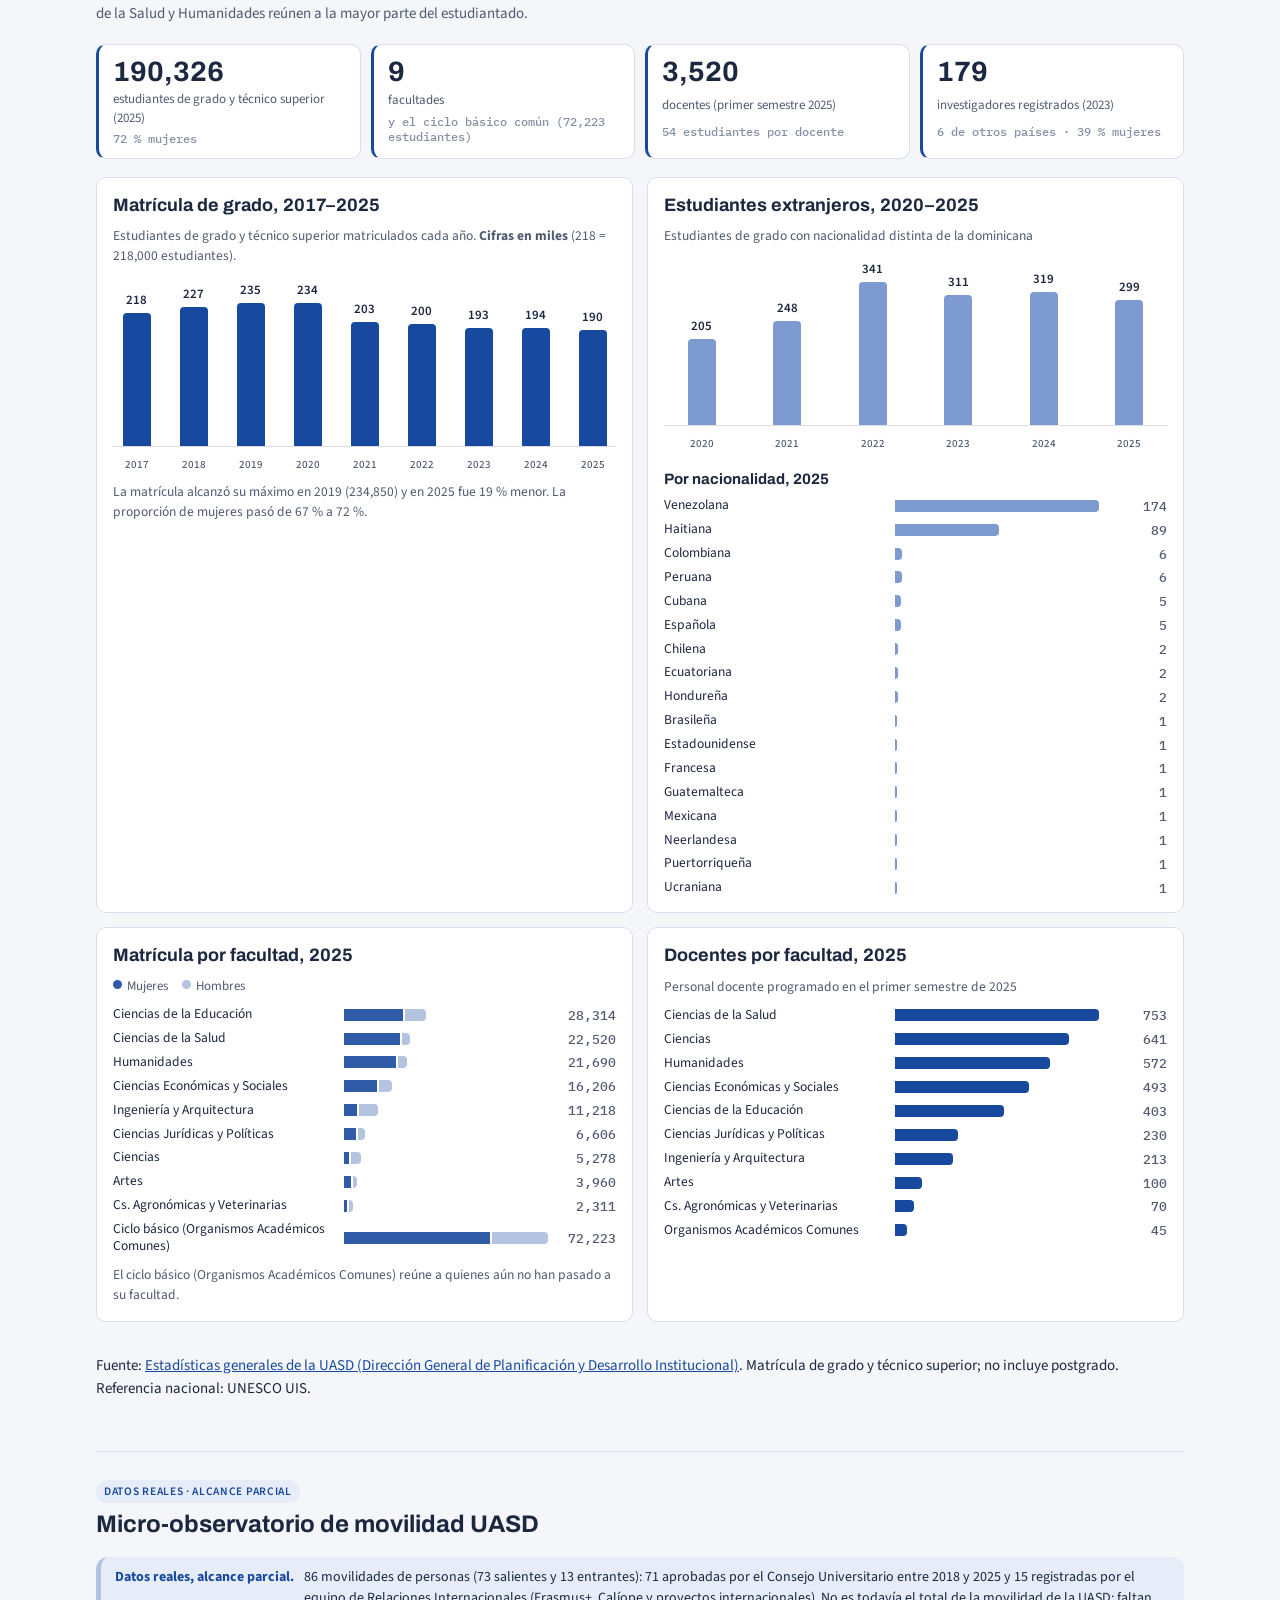
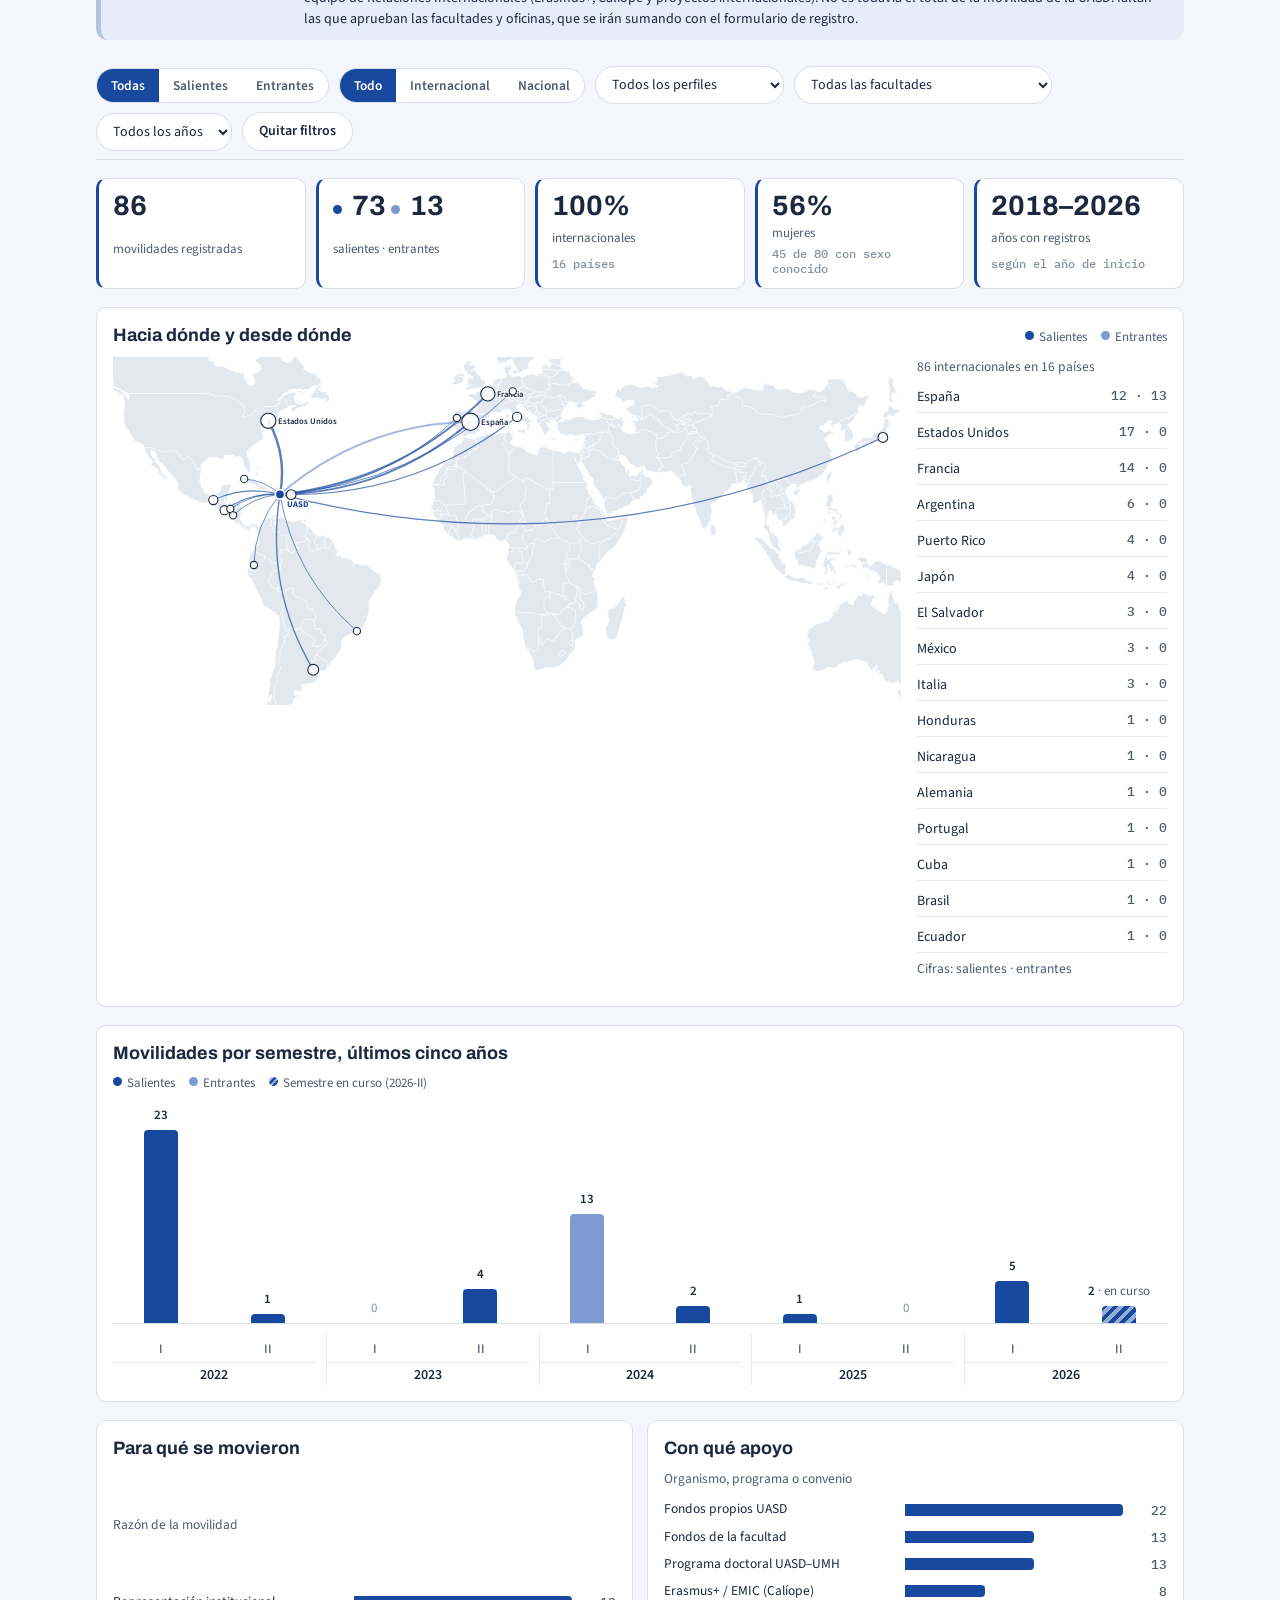
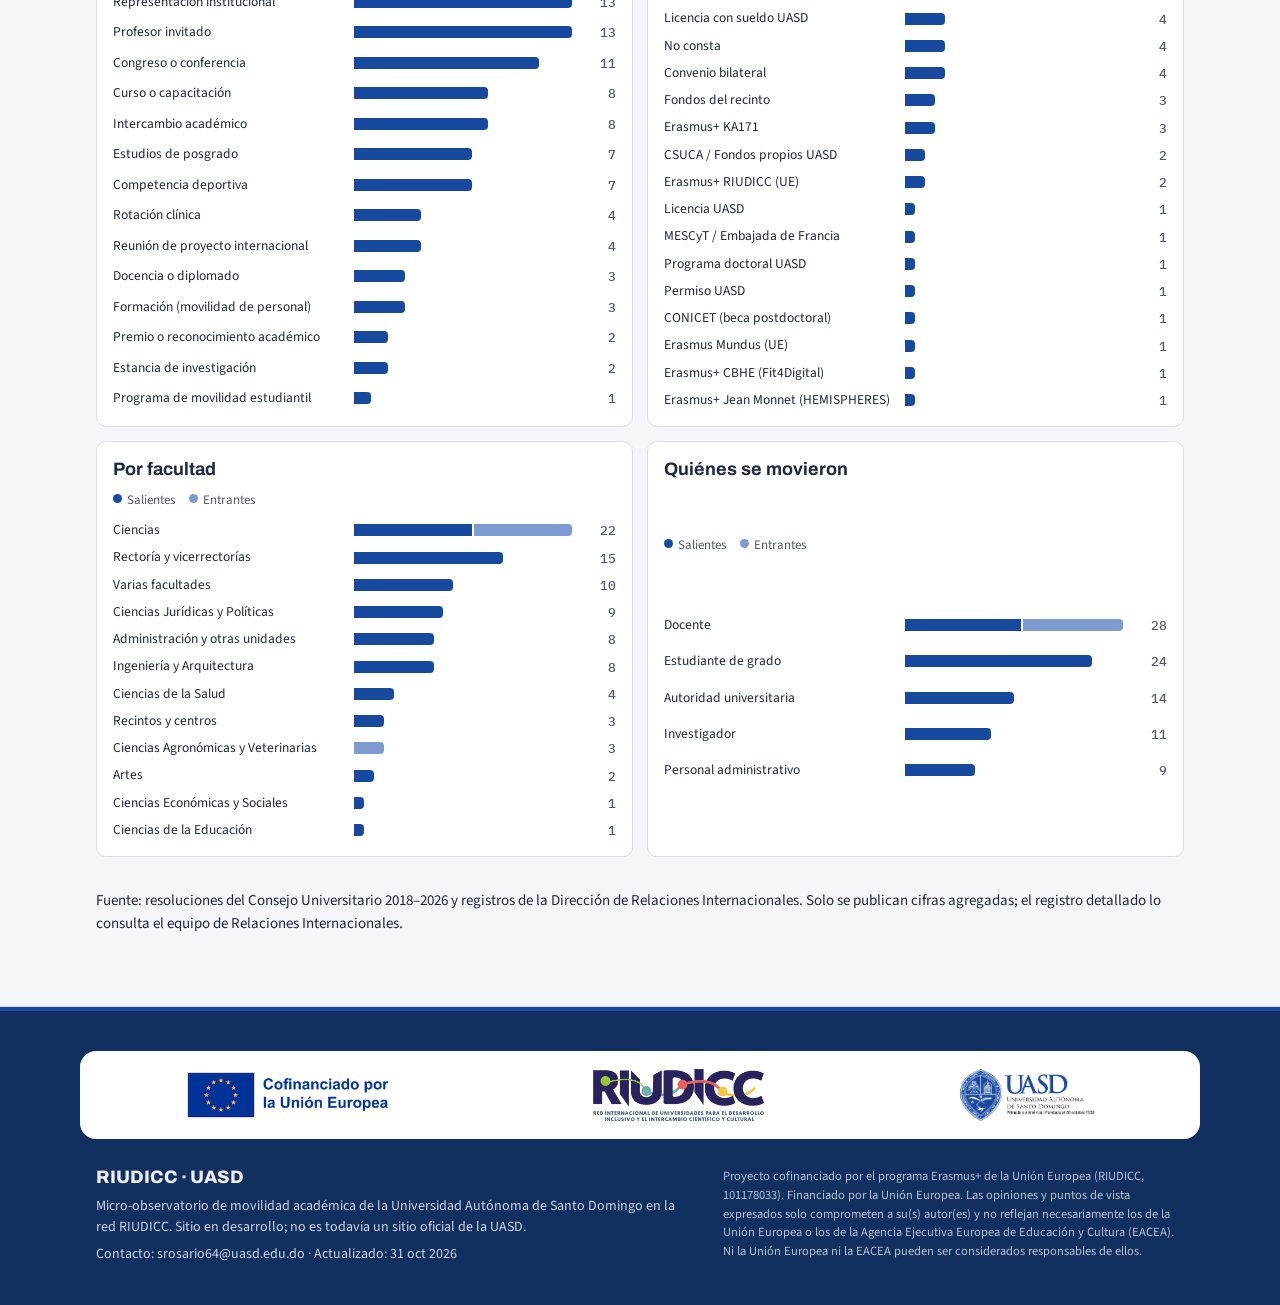
==== commit ece6ca35: "Quitar la sección «UASD internacional» del portal El observatorio estará dentro del portal de la UAS" ====
--- a/index.html
+++ b/index.html
@@ -26,7 +26,6 @@
     <a class="brand brand-txt" href="#inicio" aria-label="RIUDICC · UASD, inicio"><b>RIUDICC</b><span>UASD</span></a>
     <nav class="nav" aria-label="Secciones">
       <a href="#riudicc">Qué es RIUDICC</a>
-      <a href="#uasd">UASD internacional</a>
       <a href="#convocatorias">Convocatorias</a>
       <a href="#participa">Participa</a>
       <a href="#observatorio" class="cta">Observatorio</a>
@@ -93,14 +92,6 @@
     </div>
   </section>
 
-  <section class="band" id="uasd">
-    <div class="wrap">
-      <div class="shead"><span class="eyebrow">UASD internacional</span><h2>La UASD en la red</h2></div>
-      <p class="uasd-lede" id="uasdTexto"></p>
-      <div class="oficinas" id="oficinas"></div>
-    </div>
-  </section>
-
   <section class="band" id="convocatorias">
     <div class="wrap">
       <div class="shead"><span class="eyebrow">Convocatorias</span><h2>Becas y oportunidades de movilidad</h2>
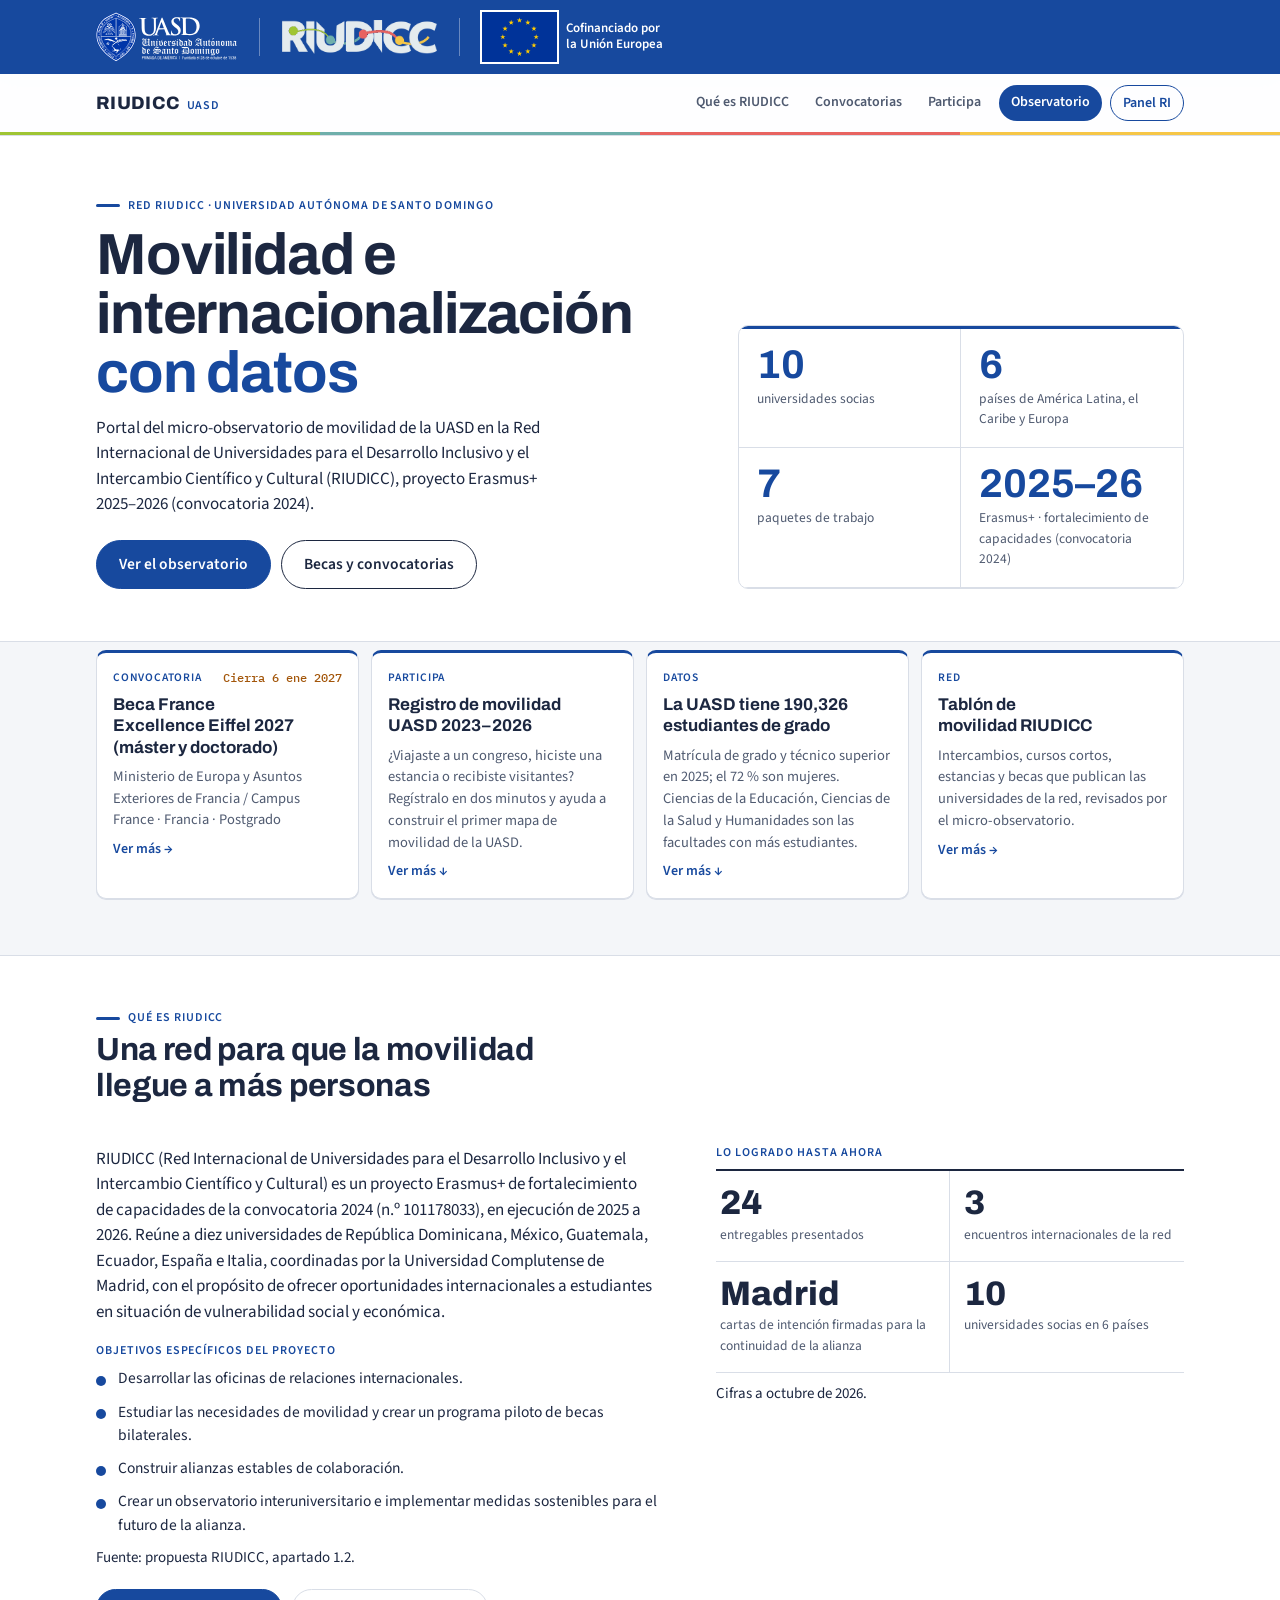
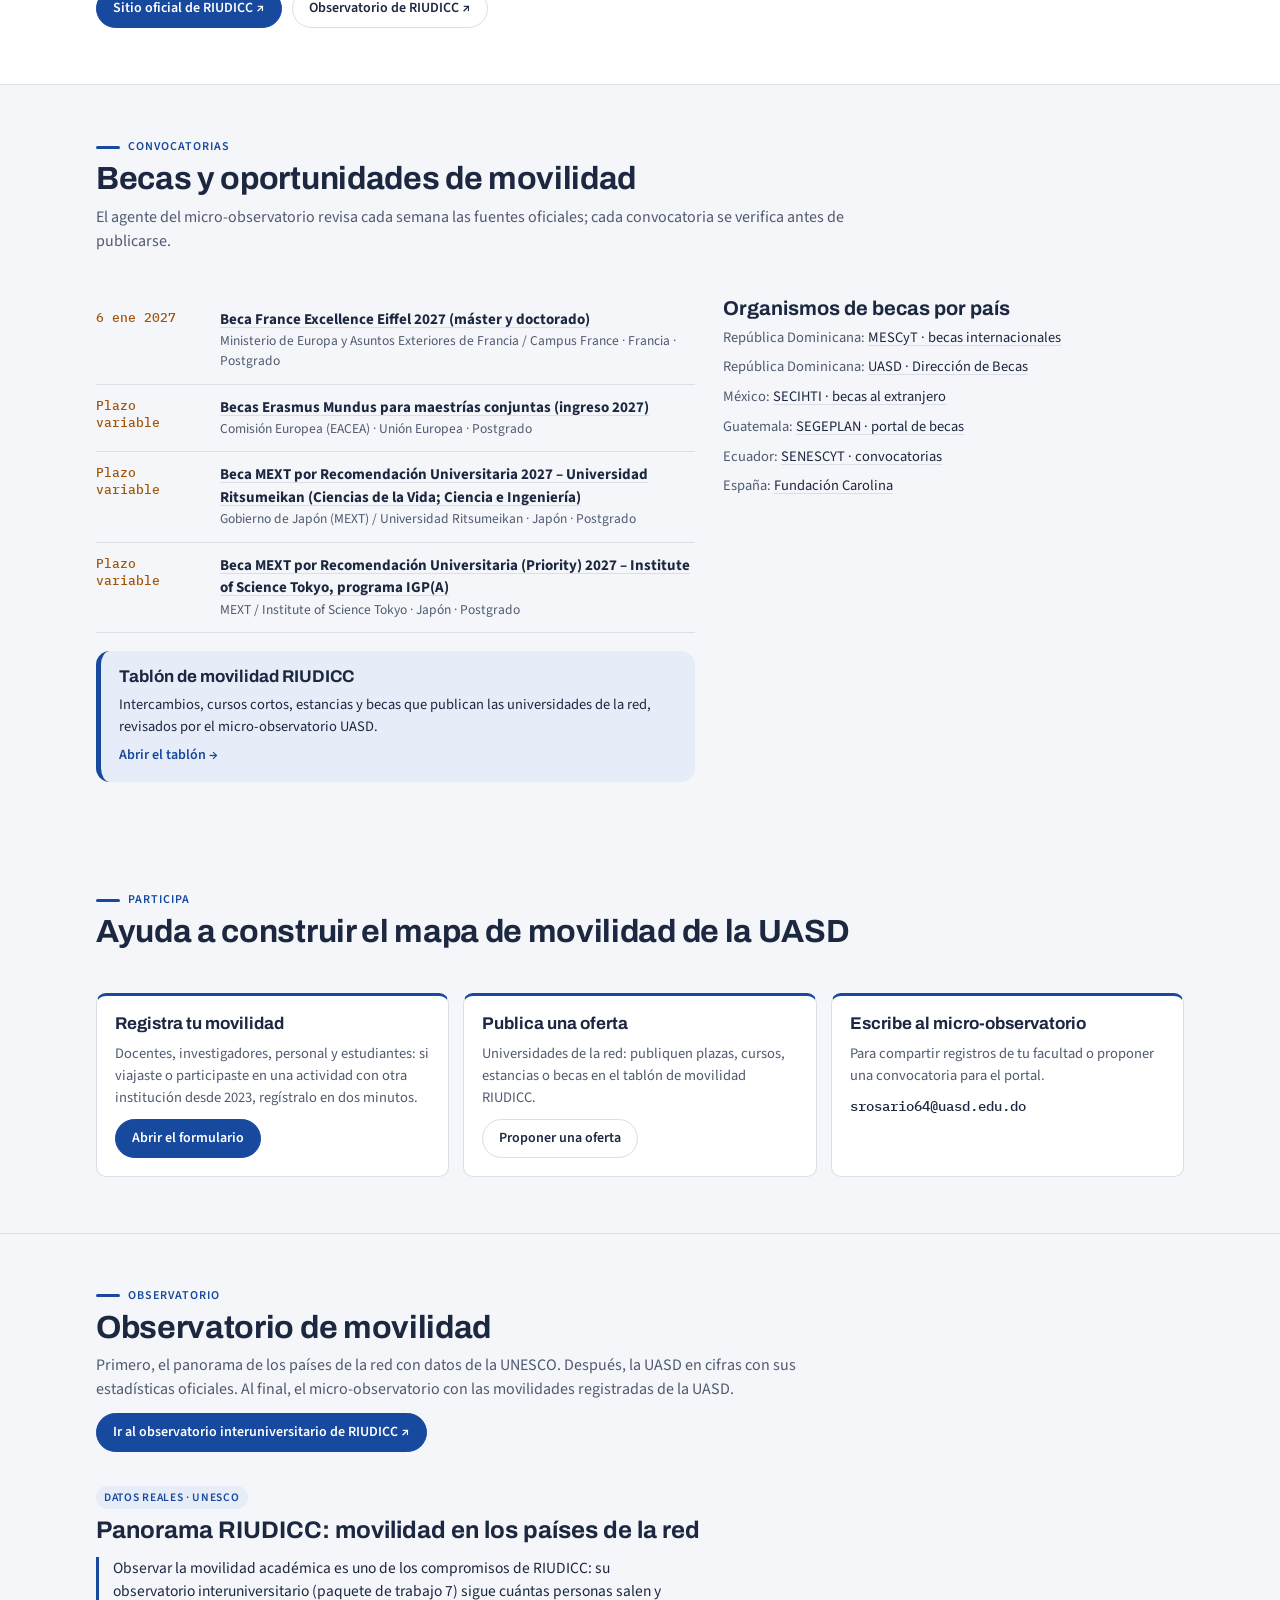
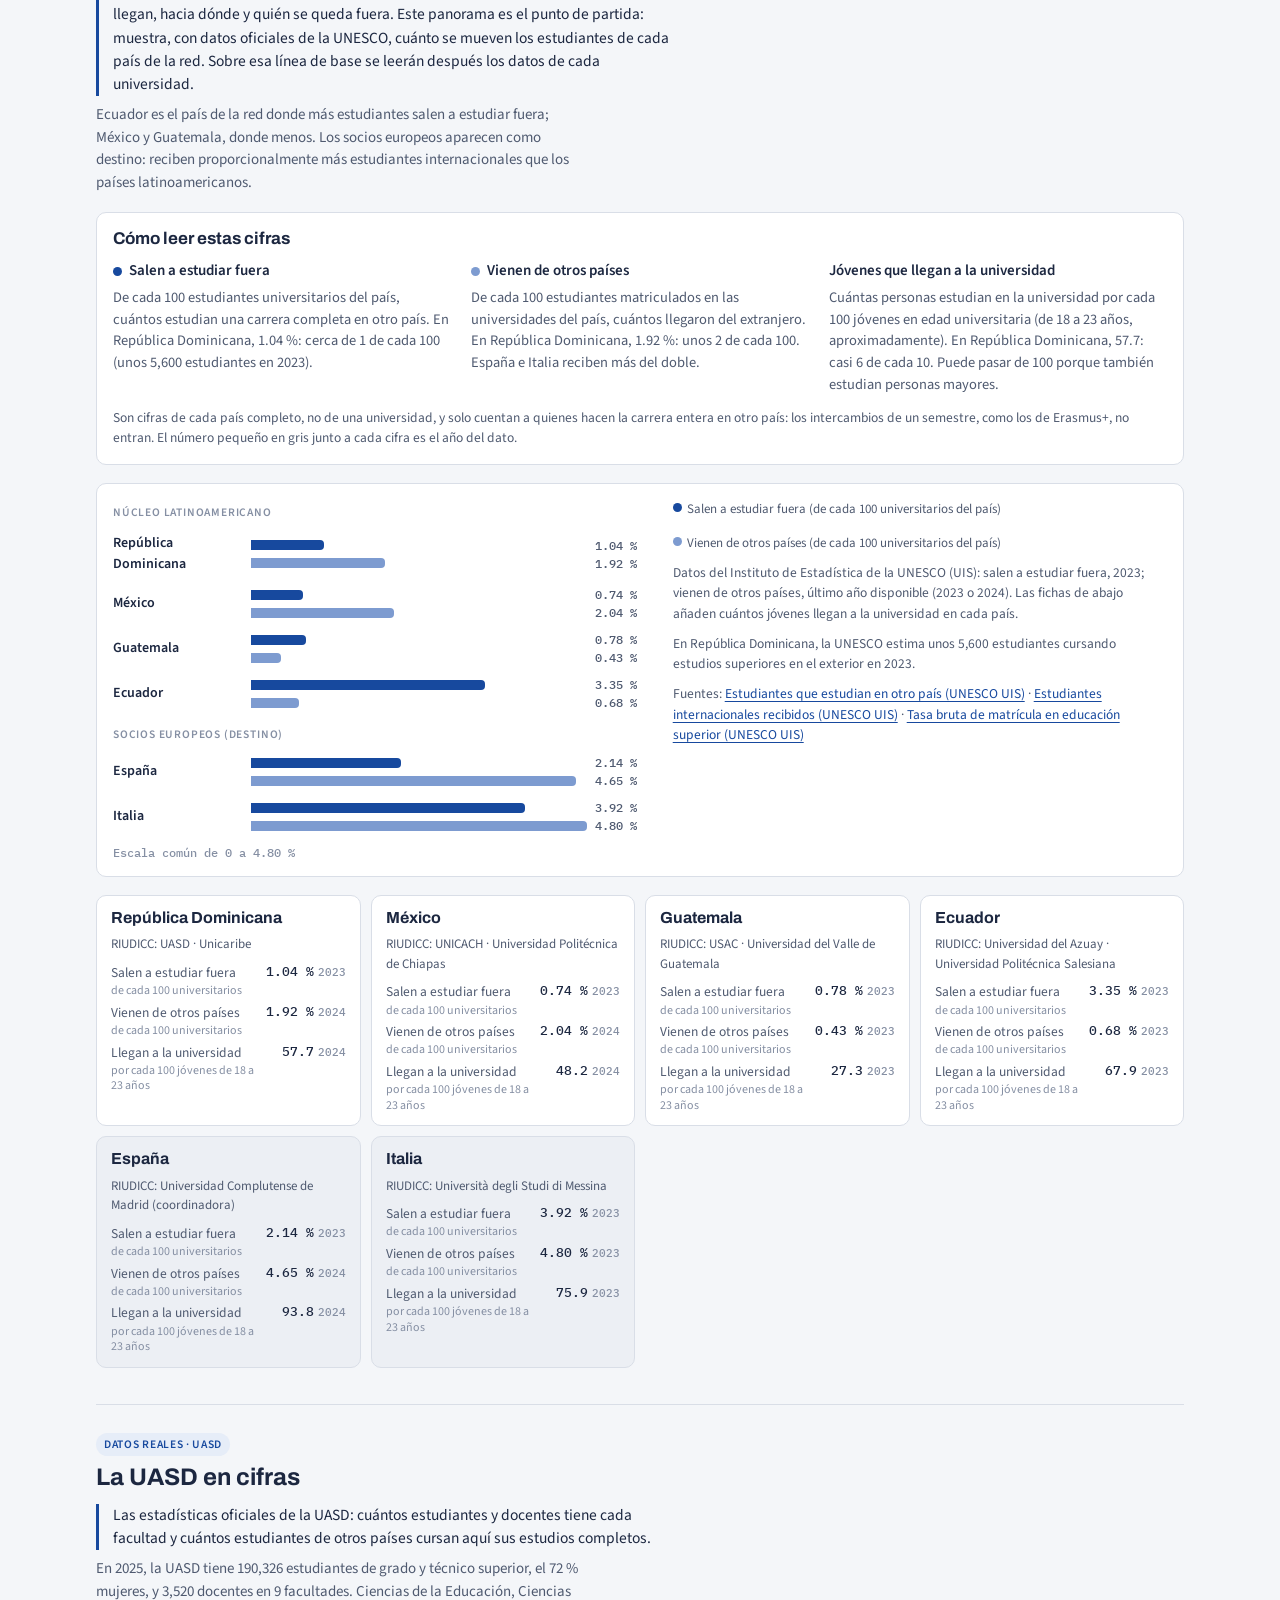
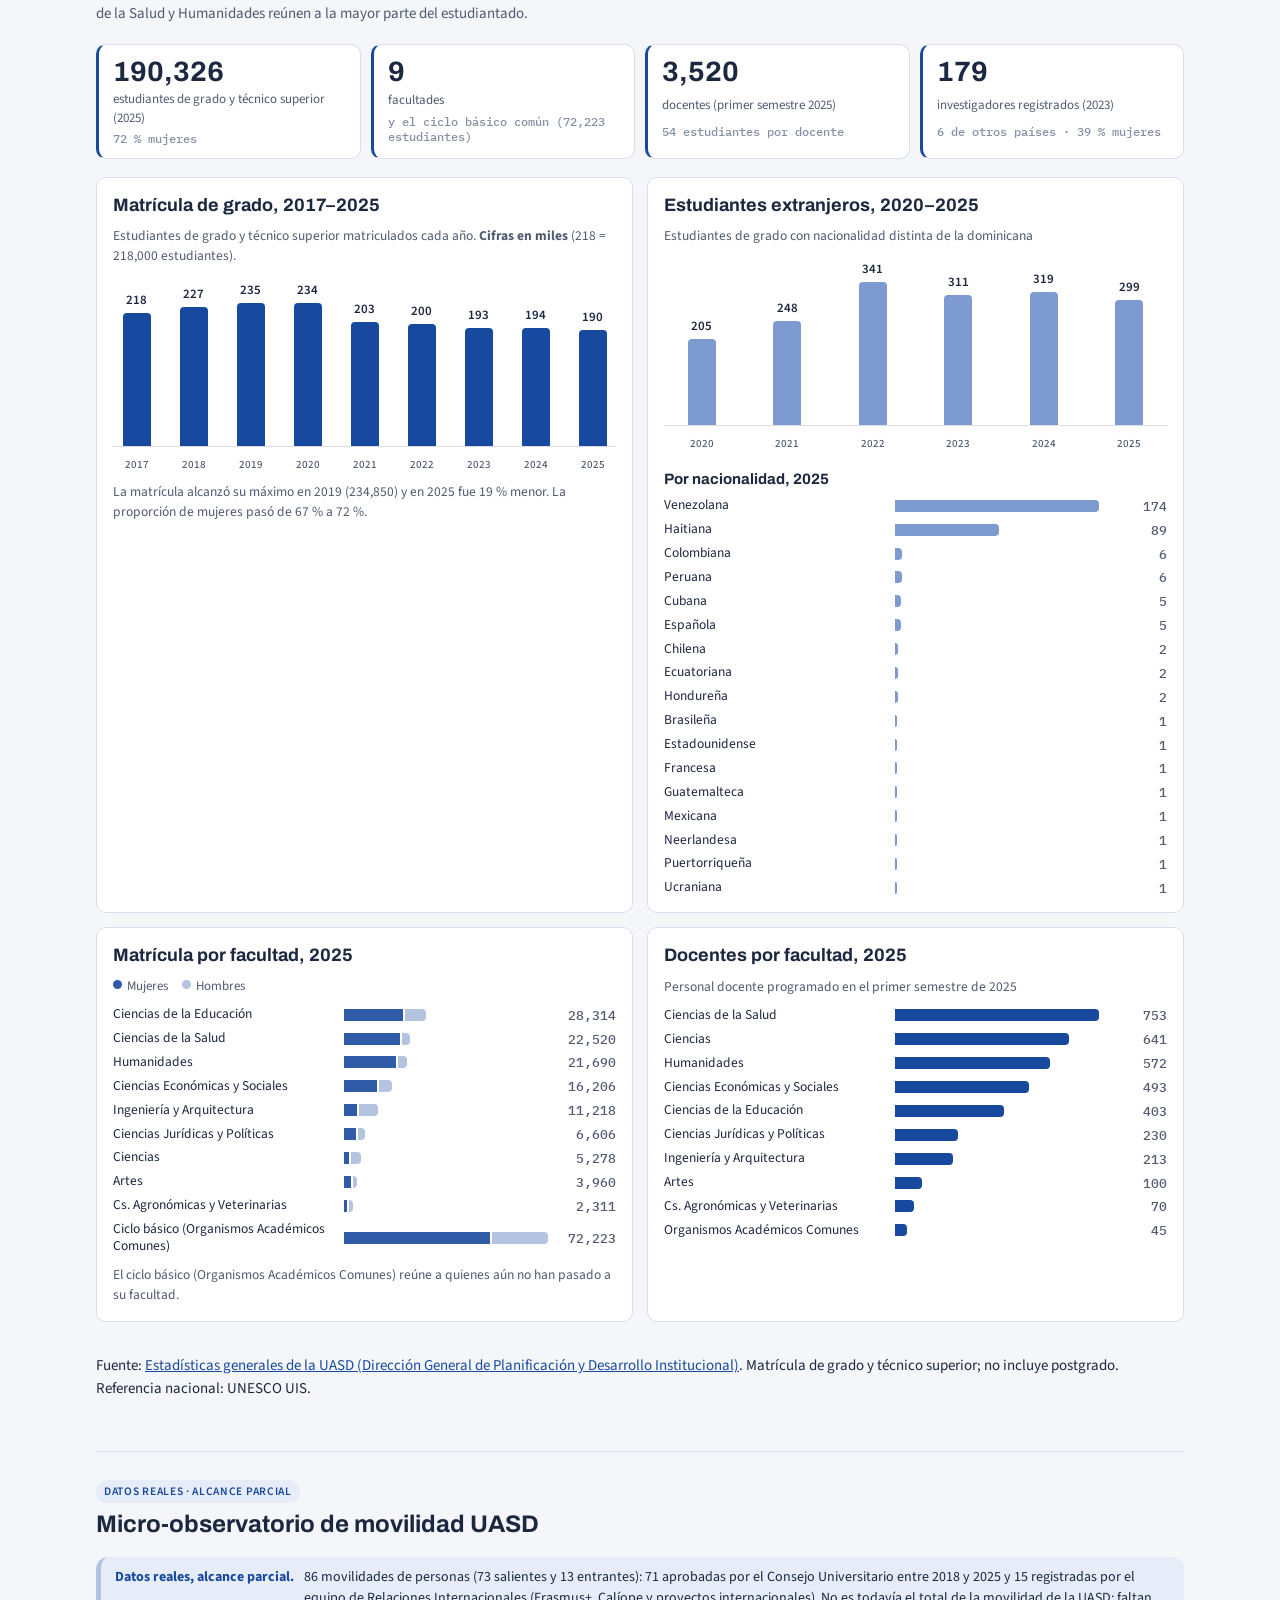
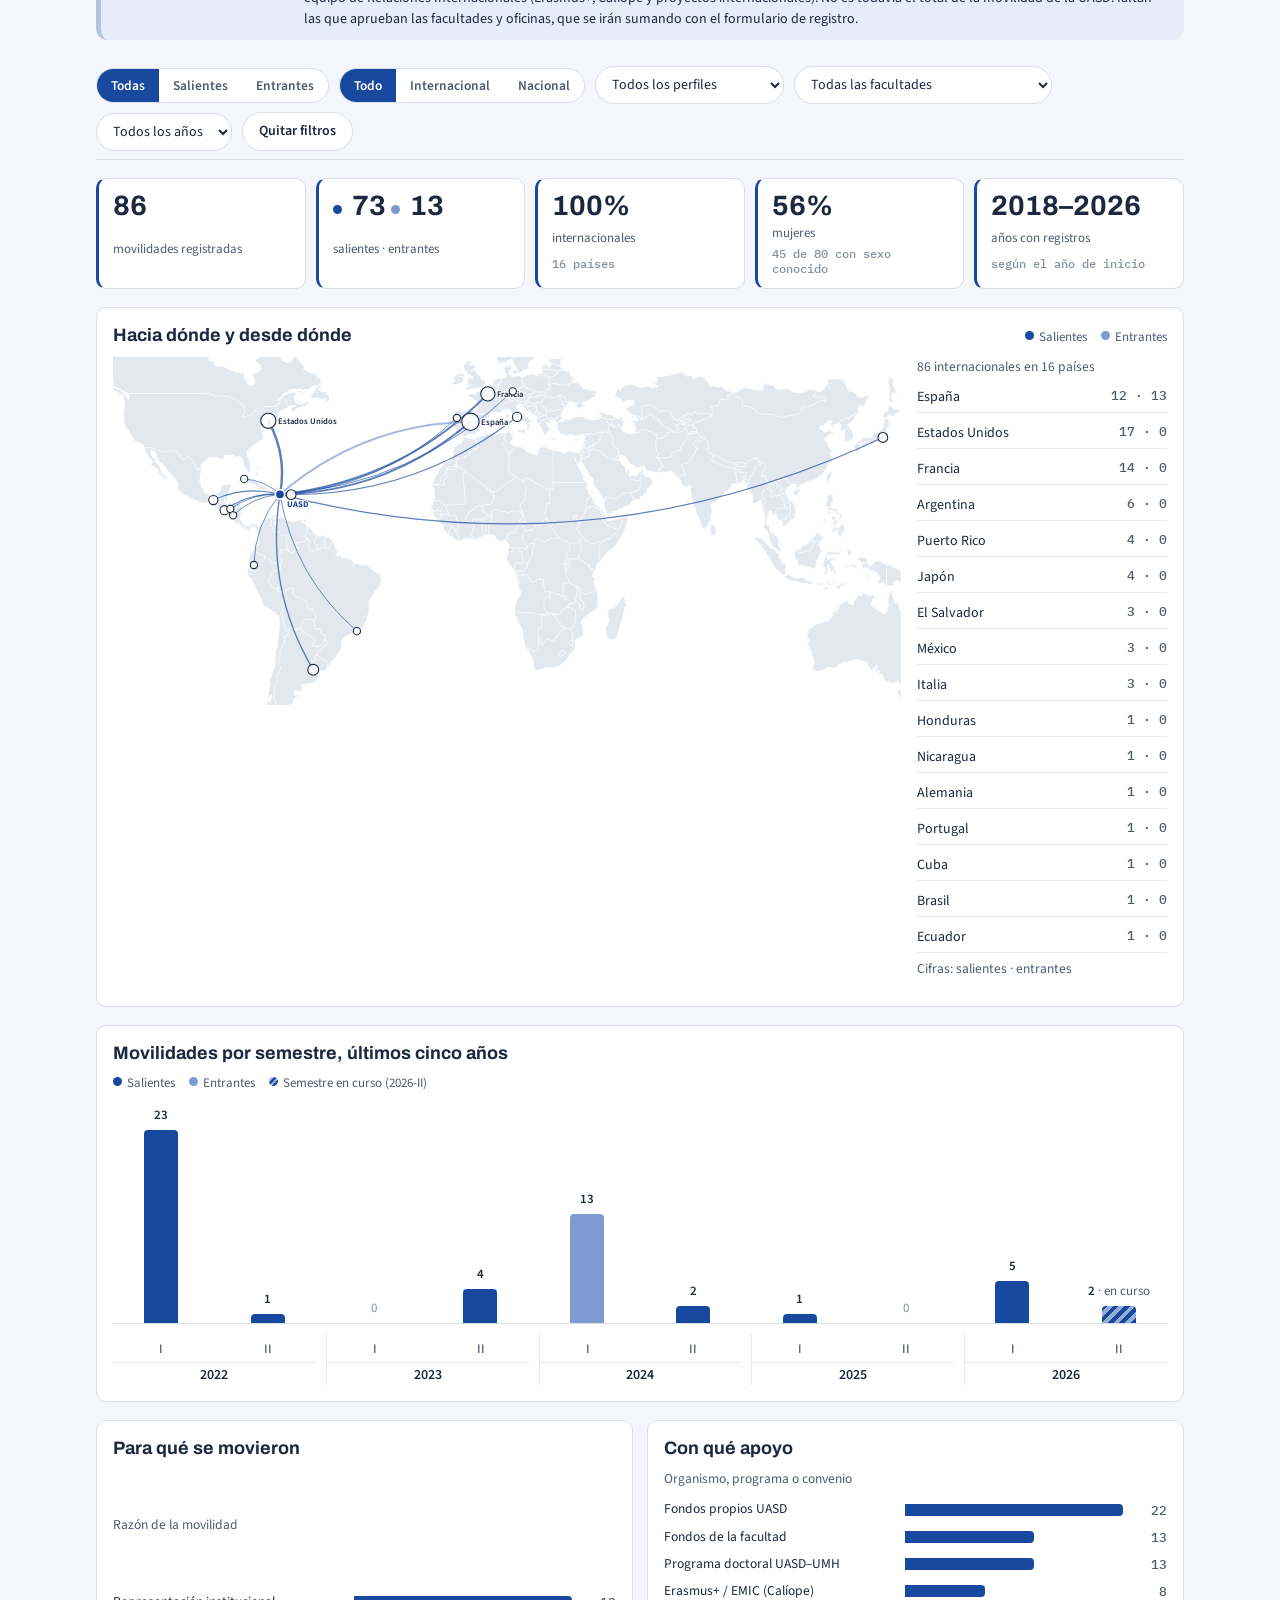
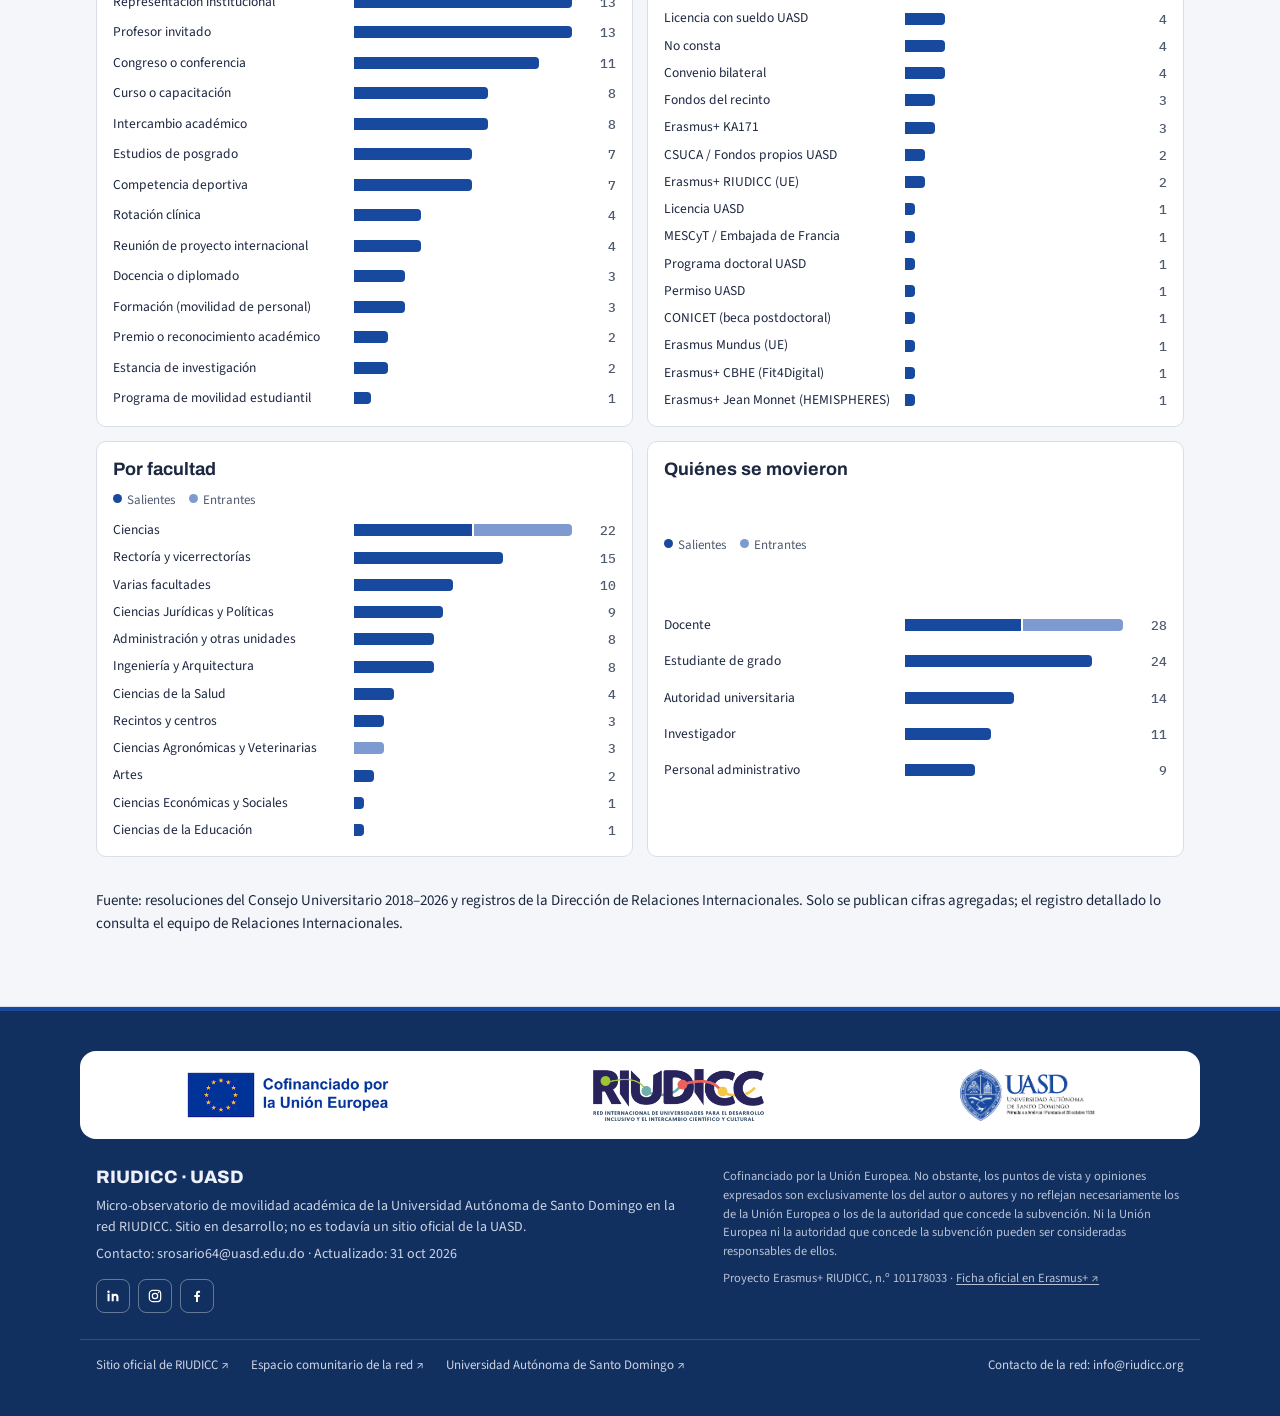
==== commit d0e87018: "Pie de página alineado con el espacio comunitario de RIUDICC En las cuatro páginas: aviso oficial de" ====
--- a/index.html
+++ b/index.html
@@ -253,9 +253,14 @@
       <b>RIUDICC · UASD</b>
       <p>Micro-observatorio de movilidad académica de la Universidad Autónoma de Santo Domingo en la red RIUDICC. Sitio en desarrollo; no es todavía un sitio oficial de la UASD.</p>
       <p>Contacto: <span data-correo></span> · Actualizado: <span id="actualizado"></span></p>
-    </div>
-    <div class="eu">Proyecto cofinanciado por el programa Erasmus+ de la Unión Europea (RIUDICC, 101178033). Financiado por la Unión Europea. Las opiniones y puntos de vista expresados solo comprometen a su(s) autor(es) y no reflejan necesariamente los de la Unión Europea o los de la Agencia Ejecutiva Europea de Educación y Cultura (EACEA). Ni la Unión Europea ni la EACEA pueden ser considerados responsables de ellos.</div>
-  </div>
+      <ul class="social" aria-label="RIUDICC en redes sociales"><li><a href="https://www.linkedin.com/company/riudicc" target="_blank" rel="noopener noreferrer" aria-label="RIUDICC en LinkedIn" title="RIUDICC en LinkedIn"><svg viewBox="0 0 24 24" aria-hidden="true"><path fill="currentColor" d="M6.9 8.8H3.8V20h3.1V8.8zM5.3 3.9a1.8 1.8 0 1 0 0 3.6 1.8 1.8 0 0 0 0-3.6zM20.2 13.6c0-3-1.6-4.9-4.3-4.9-1.4 0-2.4.7-2.9 1.5V8.8H10V20h3.1v-5.9c0-1.5.6-2.6 2-2.6s1.9 1.1 1.9 2.7V20h3.2v-6.4z"/></svg></a></li><li><a href="https://www.instagram.com/riudicc" target="_blank" rel="noopener noreferrer" aria-label="RIUDICC en Instagram" title="RIUDICC en Instagram"><svg viewBox="0 0 24 24" aria-hidden="true"><rect x="3.5" y="3.5" width="17" height="17" rx="5" fill="none" stroke="currentColor" stroke-width="1.8"/><circle cx="12" cy="12" r="4" fill="none" stroke="currentColor" stroke-width="1.8"/><circle cx="17.3" cy="6.7" r="1.1" fill="currentColor"/></svg></a></li><li><a href="https://www.facebook.com/profile.php?id=61573750623552" target="_blank" rel="noopener noreferrer" aria-label="RIUDICC en Facebook" title="RIUDICC en Facebook"><svg viewBox="0 0 24 24" aria-hidden="true"><path fill="currentColor" d="M13.5 21v-7.5h2.5l.4-3h-2.9V8.6c0-.9.3-1.5 1.5-1.5h1.6V4.4c-.3 0-1.2-.1-2.3-.1-2.3 0-3.8 1.4-3.8 3.9v2.3H8v3h2.5V21h3z"/></svg></a></li></ul>
+    </div>
+    <div class="eu">
+      <p>Cofinanciado por la Unión Europea. No obstante, los puntos de vista y opiniones expresados son exclusivamente los del autor o autores y no reflejan necesariamente los de la Unión Europea o los de la autoridad que concede la subvención. Ni la Unión Europea ni la autoridad que concede la subvención pueden ser consideradas responsables de ellos.</p>
+      <p>Proyecto Erasmus+ RIUDICC, n.º 101178033 · <a href="https://erasmus-plus.ec.europa.eu/projects/search/details/101178033" target="_blank" rel="noopener noreferrer">Ficha oficial en Erasmus+ ↗</a></p>
+    </div>
+  </div>
+  <p class="foot-links"><a href="https://riudicc.org/" target="_blank" rel="noopener noreferrer">Sitio oficial de RIUDICC ↗</a><a href="https://riudicc.github.io/" target="_blank" rel="noopener noreferrer">Espacio comunitario de la red ↗</a><a href="https://uasd.edu.do/" target="_blank" rel="noopener noreferrer">Universidad Autónoma de Santo Domingo ↗</a><span>Contacto de la red: <a href="mailto:info@riudicc.org">info@riudicc.org</a></span></p>
 </footer>
 <div class="tip" id="tip" hidden></div>
 
--- a/css/estilos.css
+++ b/css/estilos.css
@@ -474,3 +474,18 @@
 /* Botón al panel de Relaciones Internacionales */
 .nav a.ri{border:1.5px solid var(--accent);color:var(--accent);margin-left:6px}
 .nav a.ri:hover{background:var(--accent);color:var(--accent-ink)}
+
+/* ===== Pie alineado con el espacio comunitario de RIUDICC (riudicc.github.io) ===== */
+footer.site .eu p{opacity:1;margin:0}
+footer.site .eu p+p{margin-top:8px}
+footer.site .eu a{text-decoration:underline;text-underline-offset:2px}
+footer.site .social{display:flex;gap:8px;list-style:none;margin:14px 0 0;padding:0}
+footer.site .social a{display:inline-grid;place-items:center;width:34px;height:34px;border:1px solid rgba(255,255,255,.35);border-radius:8px;color:#fff}
+footer.site .social a:hover{background:#fff;color:var(--navy)}
+footer.site .social svg{width:16px;height:16px}
+footer.site .social a:focus-visible,footer.site .foot-links a:focus-visible{outline:2px solid #fff;outline-offset:2px}
+footer.site .foot-links{max-width:1120px;margin:26px auto 0;padding:16px 16px 0;border-top:1px solid rgba(255,255,255,.18);display:flex;flex-wrap:wrap;gap:8px 22px;font-size:13px;opacity:.85}
+footer.site .foot-links a{text-decoration:none}
+footer.site .foot-links a:hover{text-decoration:underline}
+footer.site .foot-links span{margin-left:auto}
+@media (max-width:700px){footer.site .foot-links{flex-direction:column}footer.site .foot-links span{margin-left:0}}
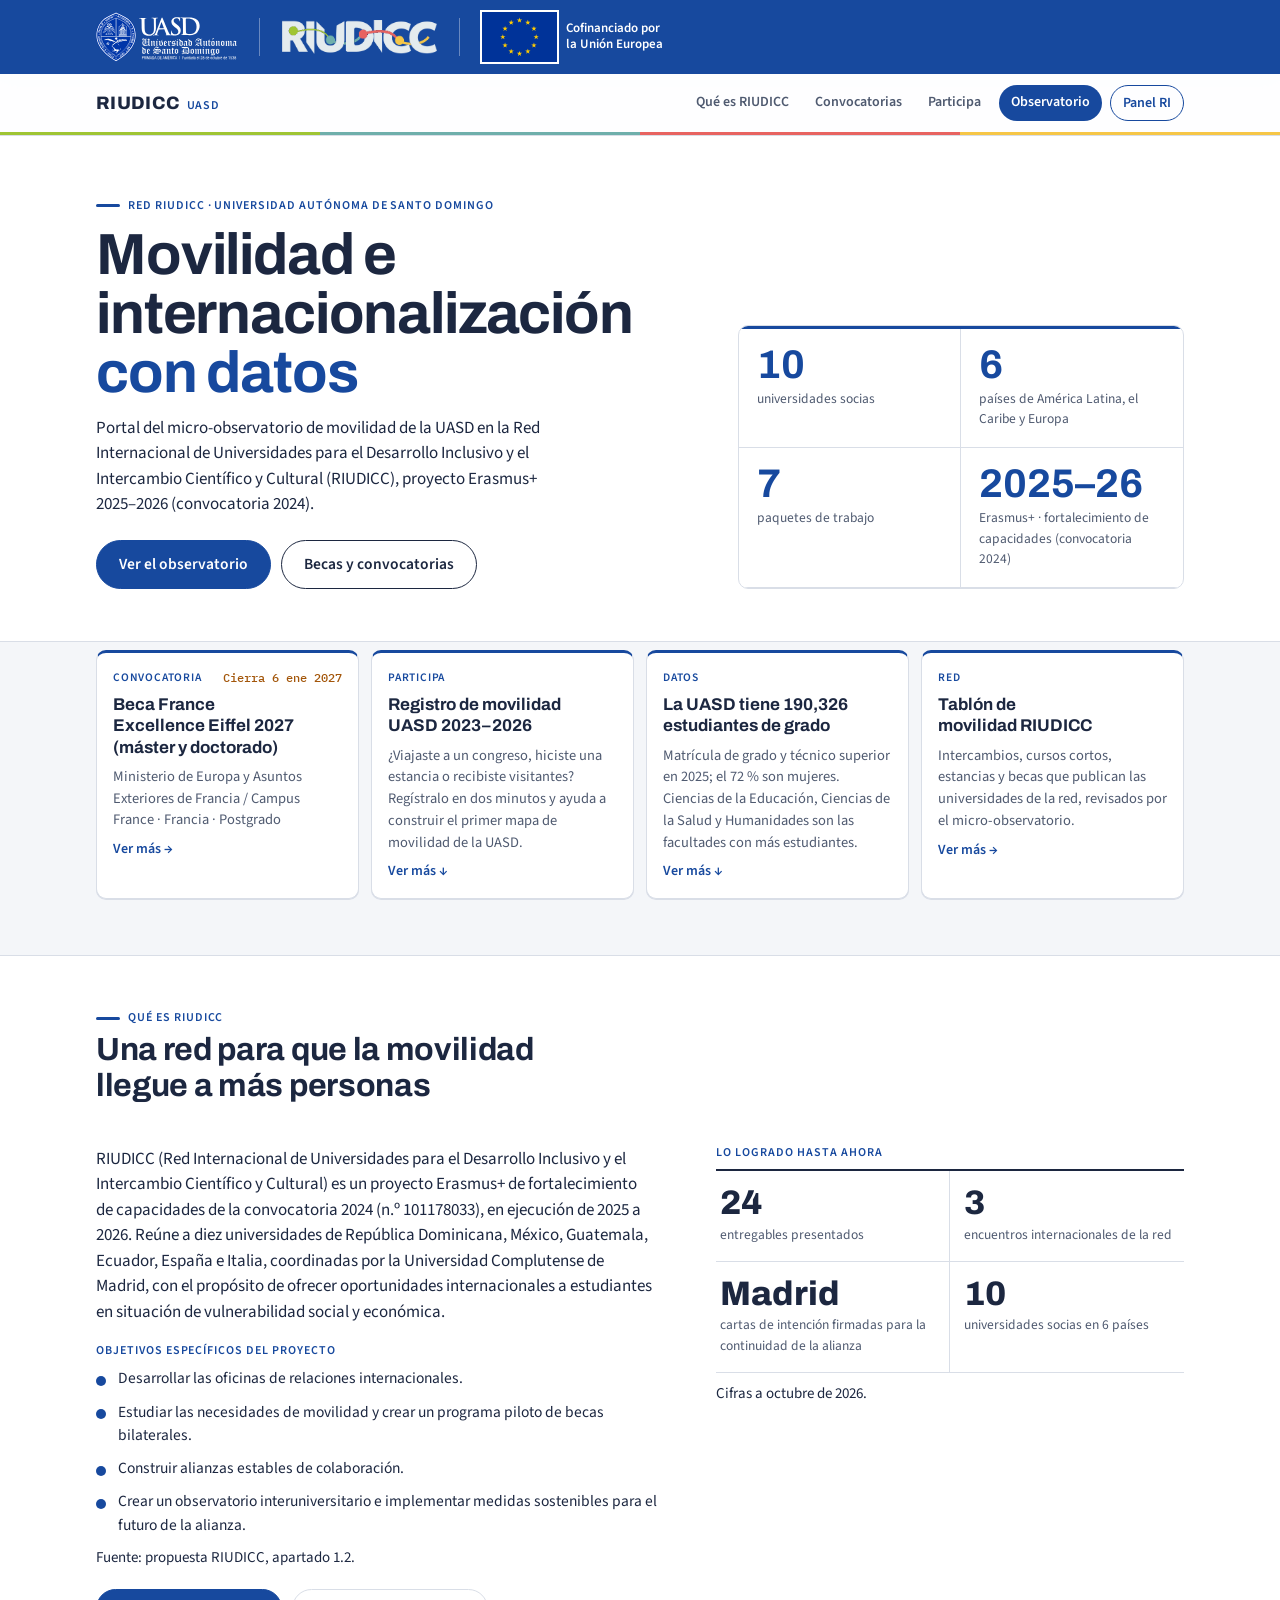
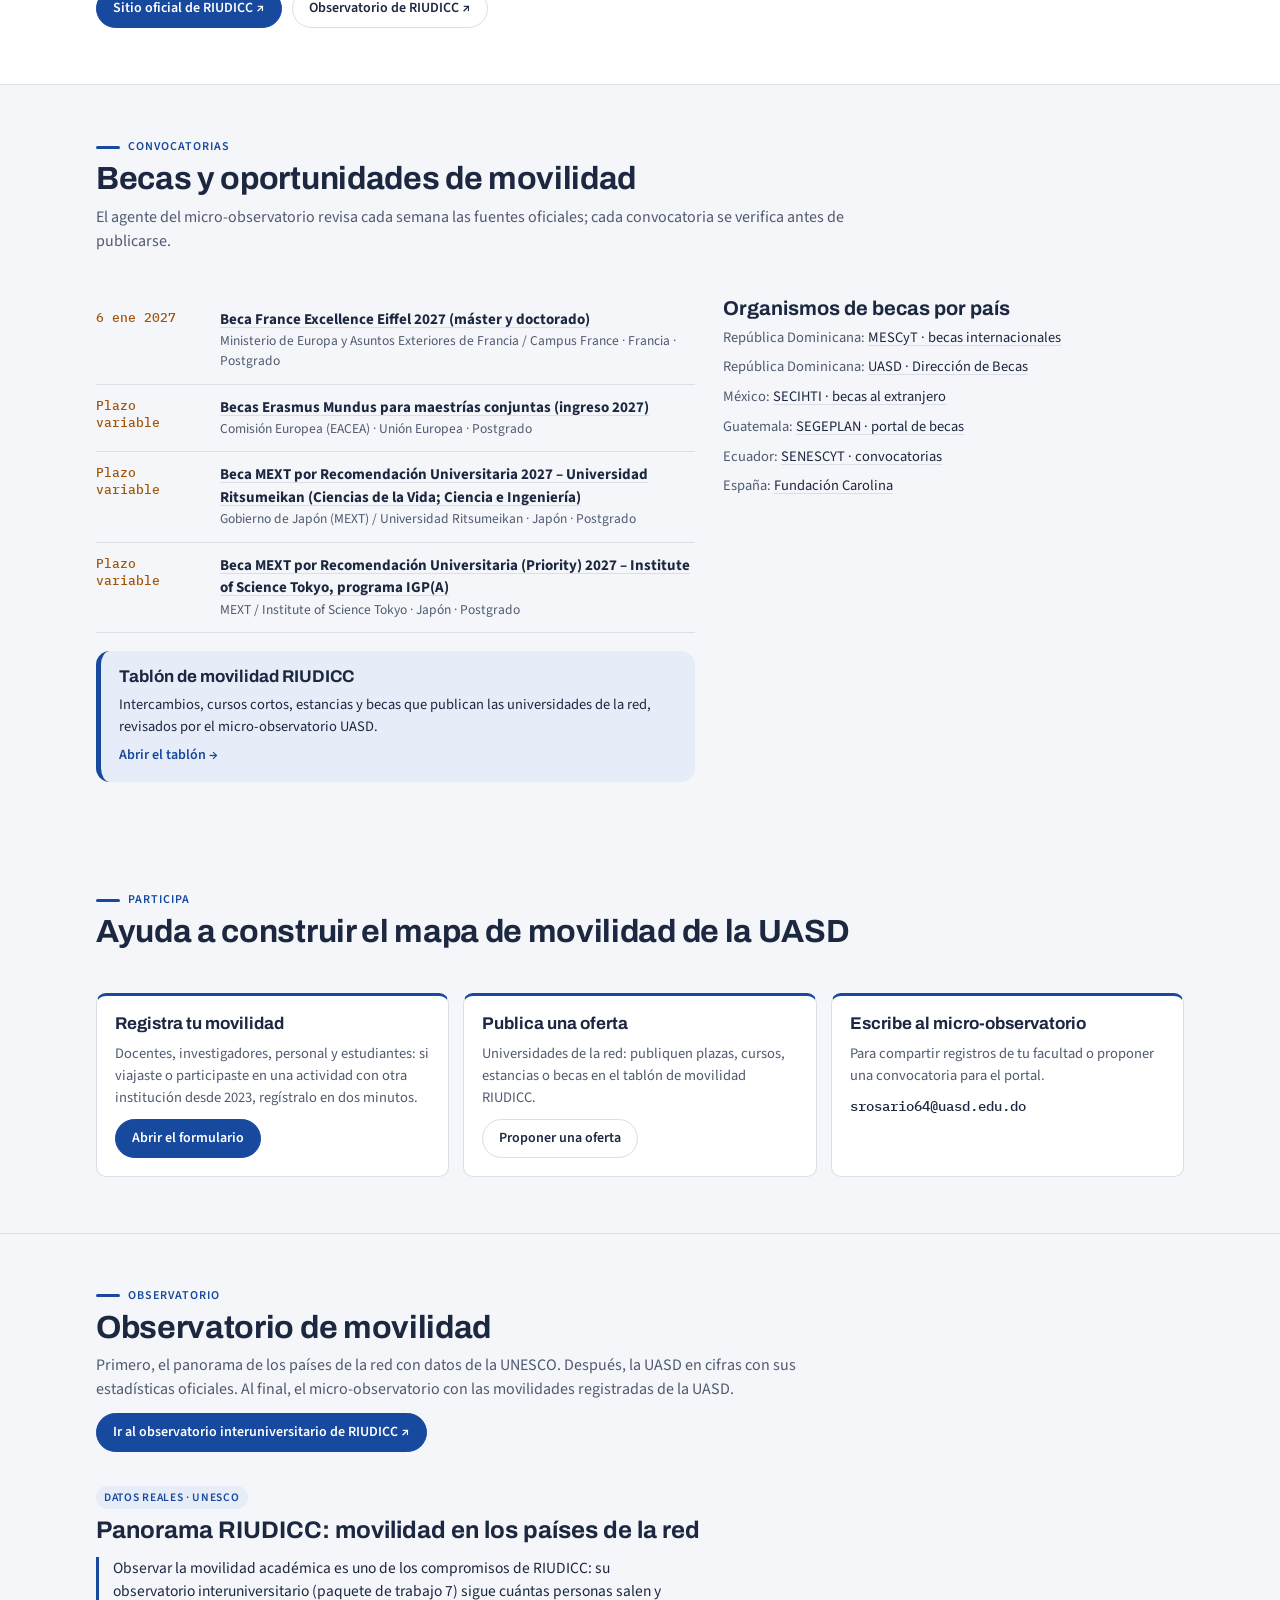
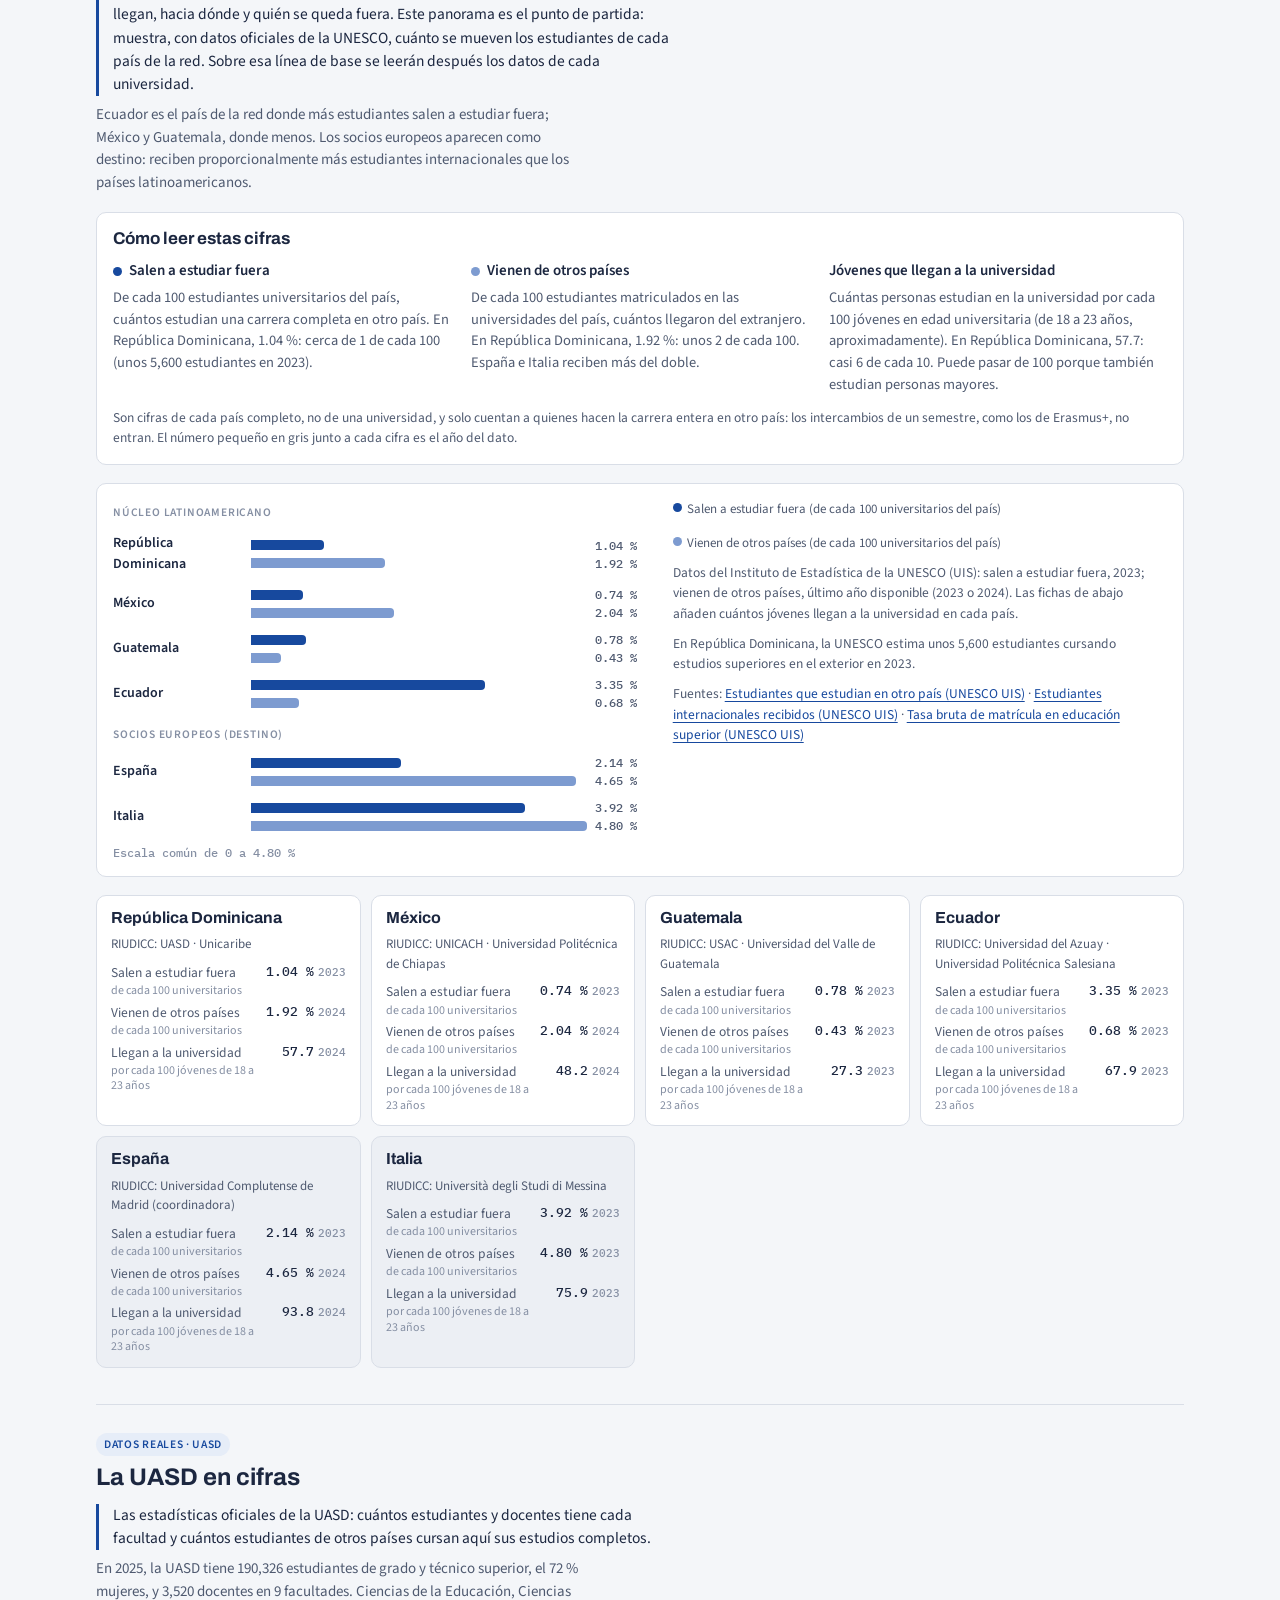
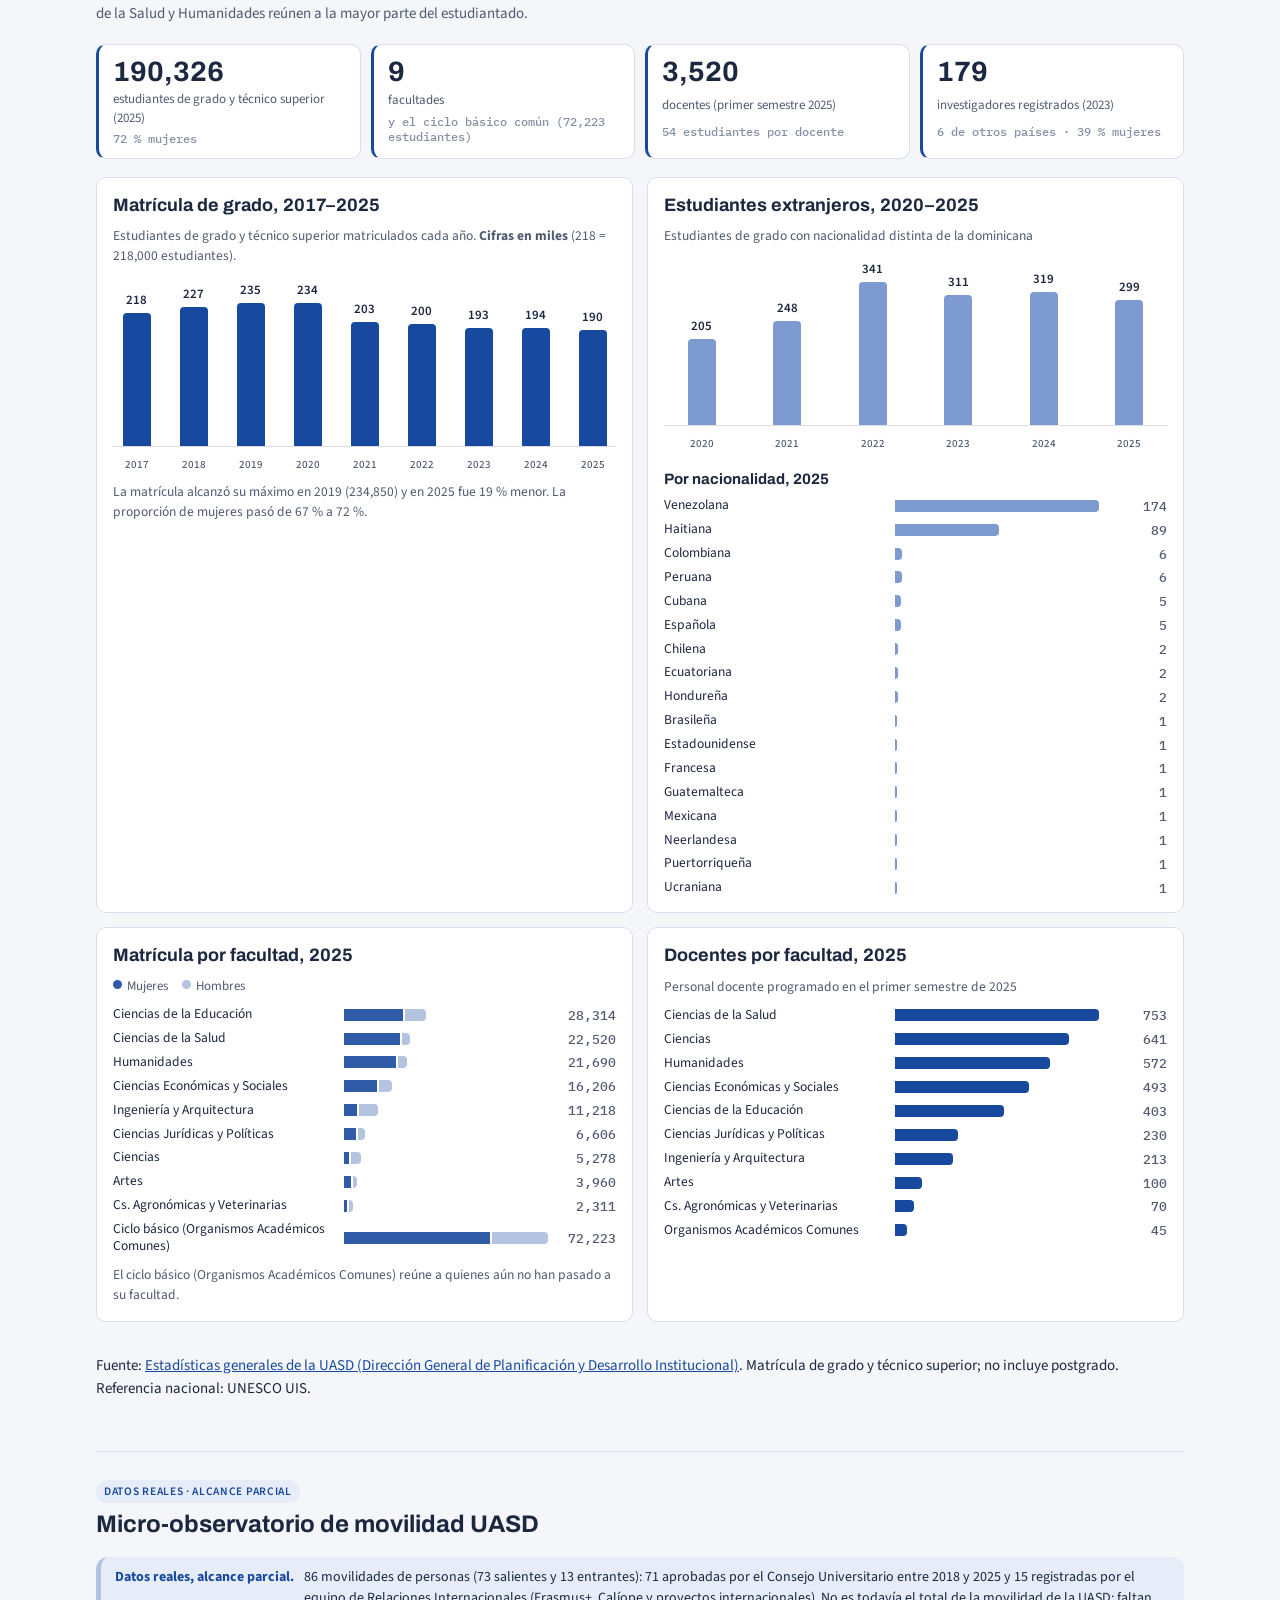
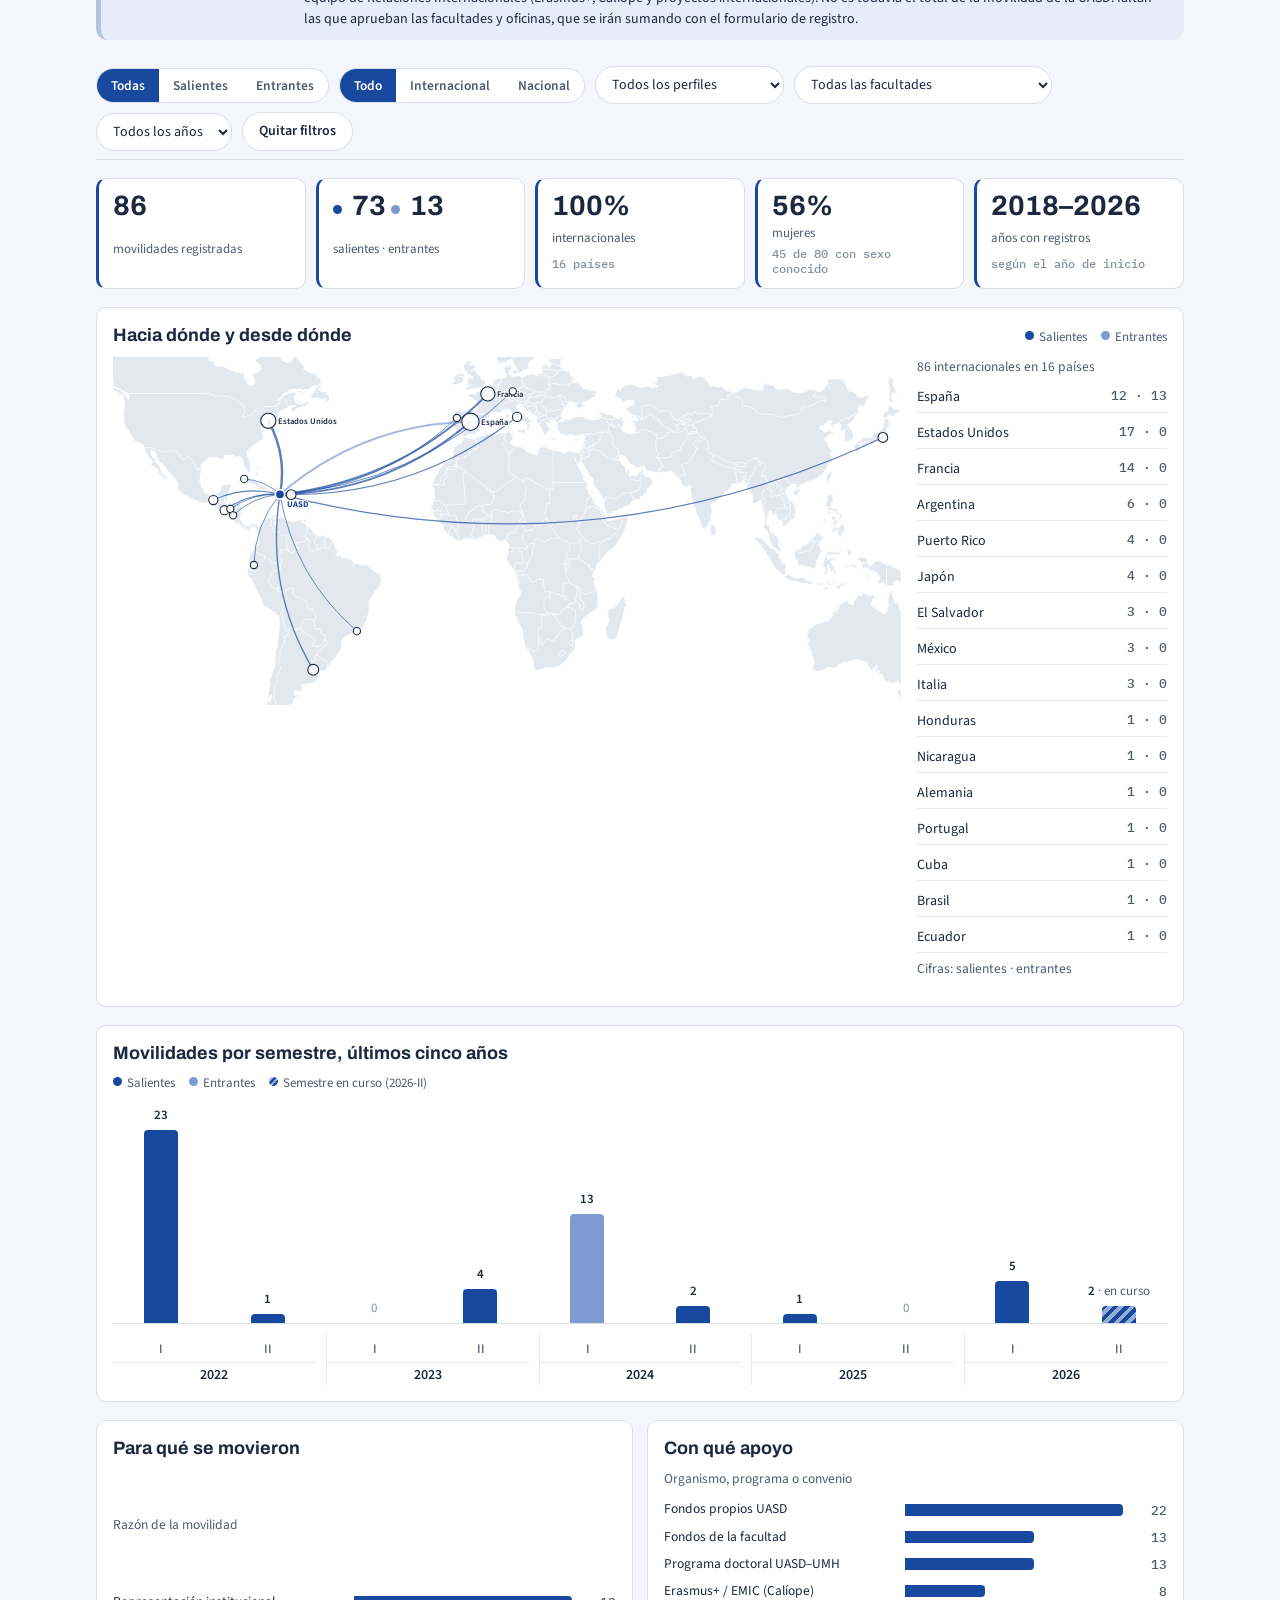
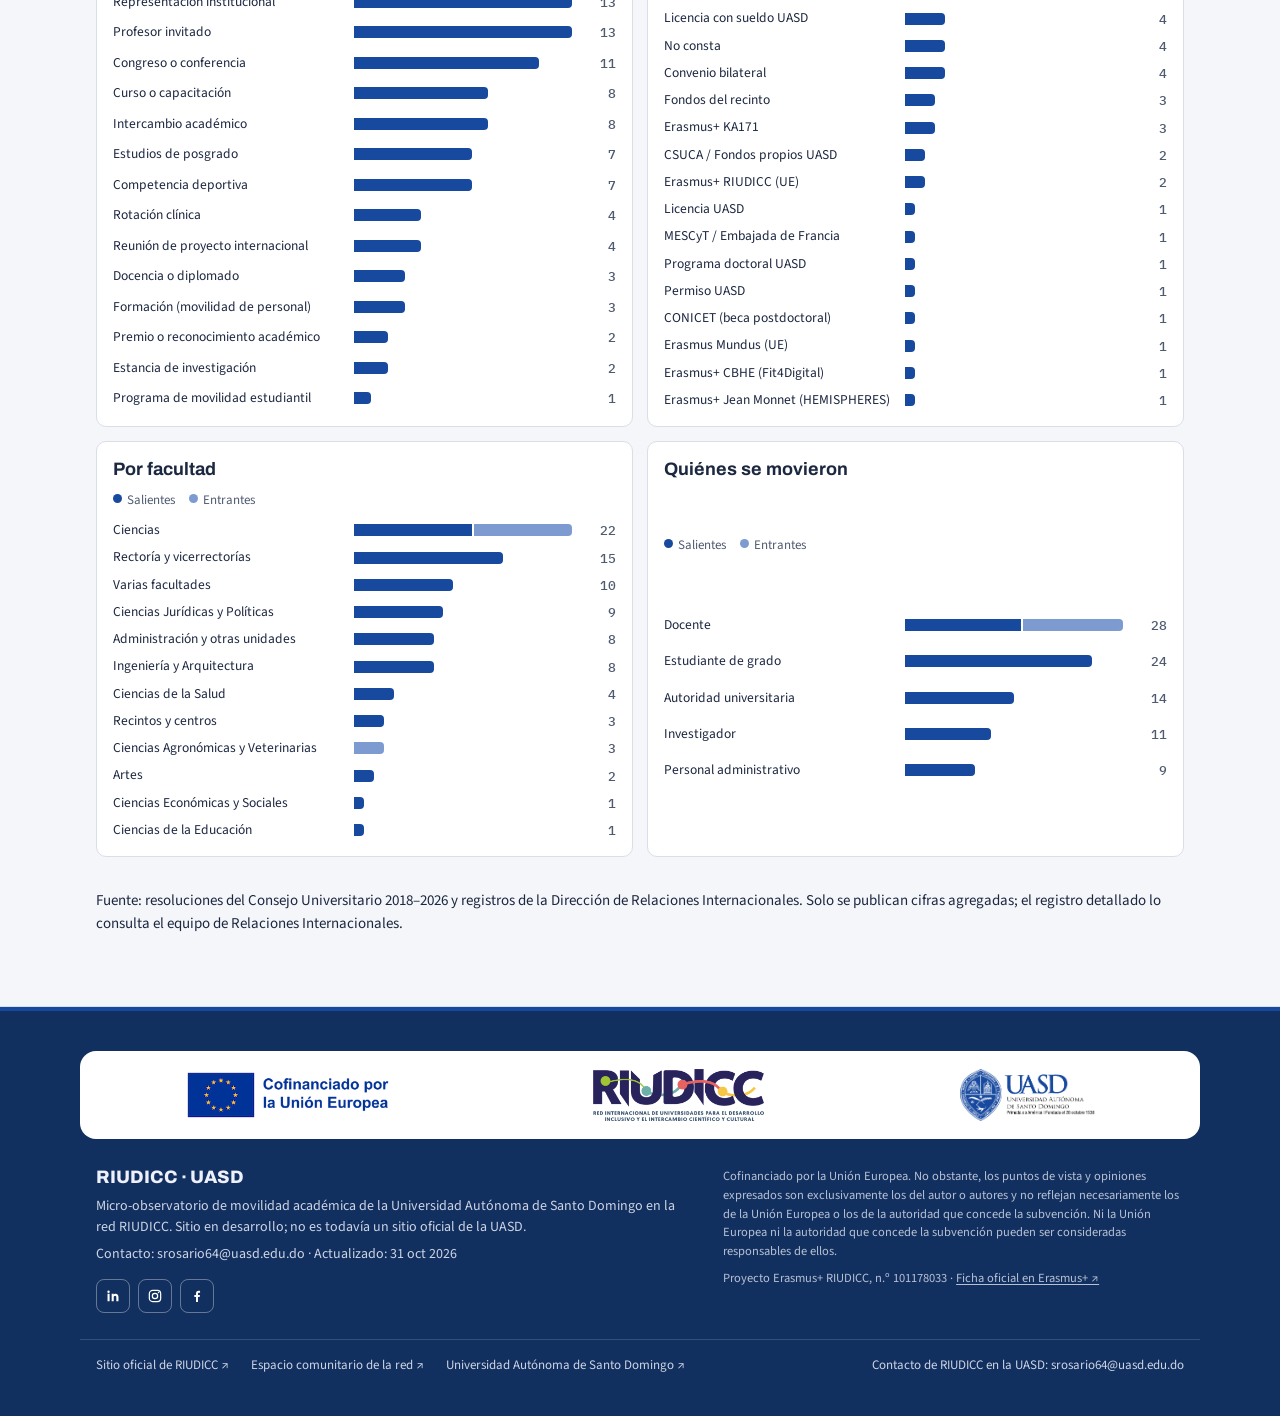
==== commit df1905c7: "Pie: contacto de RIUDICC en la UASD en lugar del correo general de la red La fila de enlaces del pie" ====
--- a/index.html
+++ b/index.html
@@ -260,7 +260,7 @@
       <p>Proyecto Erasmus+ RIUDICC, n.º 101178033 · <a href="https://erasmus-plus.ec.europa.eu/projects/search/details/101178033" target="_blank" rel="noopener noreferrer">Ficha oficial en Erasmus+ ↗</a></p>
     </div>
   </div>
-  <p class="foot-links"><a href="https://riudicc.org/" target="_blank" rel="noopener noreferrer">Sitio oficial de RIUDICC ↗</a><a href="https://riudicc.github.io/" target="_blank" rel="noopener noreferrer">Espacio comunitario de la red ↗</a><a href="https://uasd.edu.do/" target="_blank" rel="noopener noreferrer">Universidad Autónoma de Santo Domingo ↗</a><span>Contacto de la red: <a href="mailto:info@riudicc.org">info@riudicc.org</a></span></p>
+  <p class="foot-links"><a href="https://riudicc.org/" target="_blank" rel="noopener noreferrer">Sitio oficial de RIUDICC ↗</a><a href="https://riudicc.github.io/" target="_blank" rel="noopener noreferrer">Espacio comunitario de la red ↗</a><a href="https://uasd.edu.do/" target="_blank" rel="noopener noreferrer">Universidad Autónoma de Santo Domingo ↗</a><span>Contacto de RIUDICC en la UASD: <a href="mailto:srosario64@uasd.edu.do" data-correo>srosario64@uasd.edu.do</a></span></p>
 </footer>
 <div class="tip" id="tip" hidden></div>
 
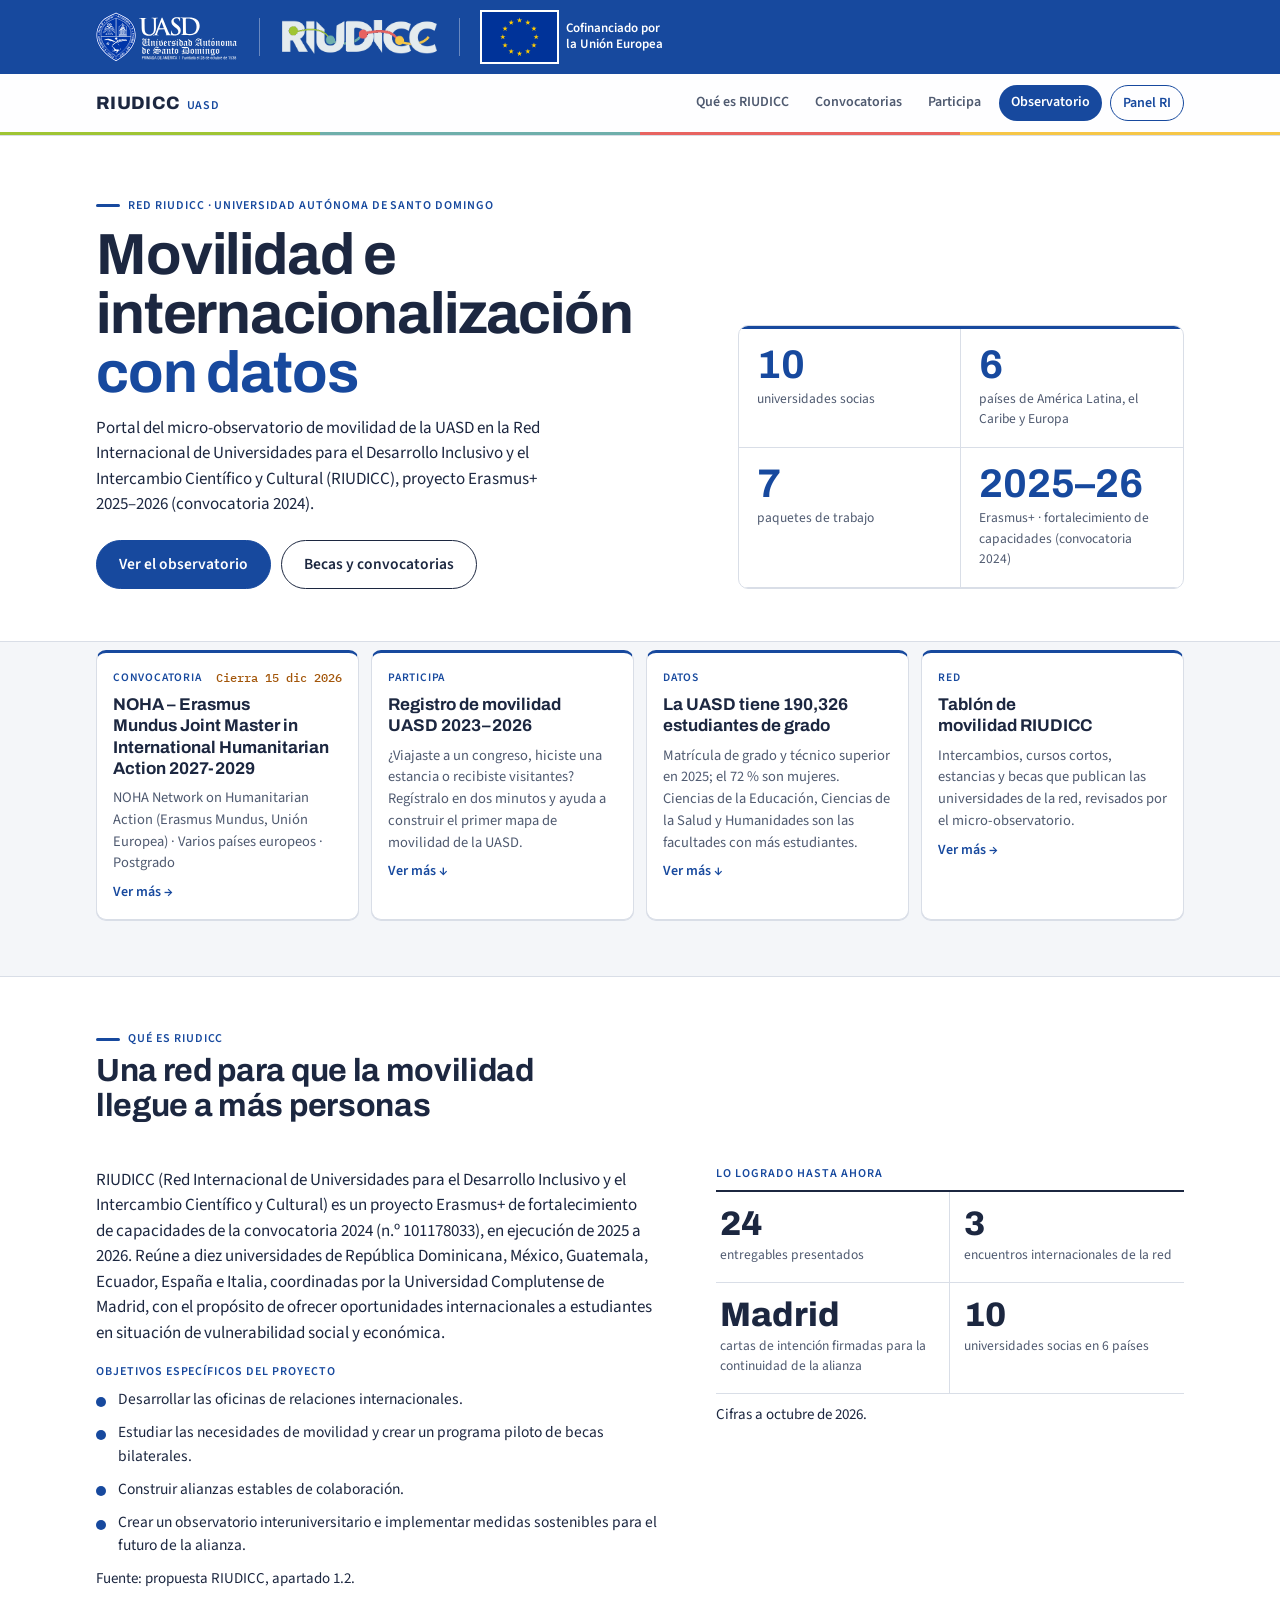
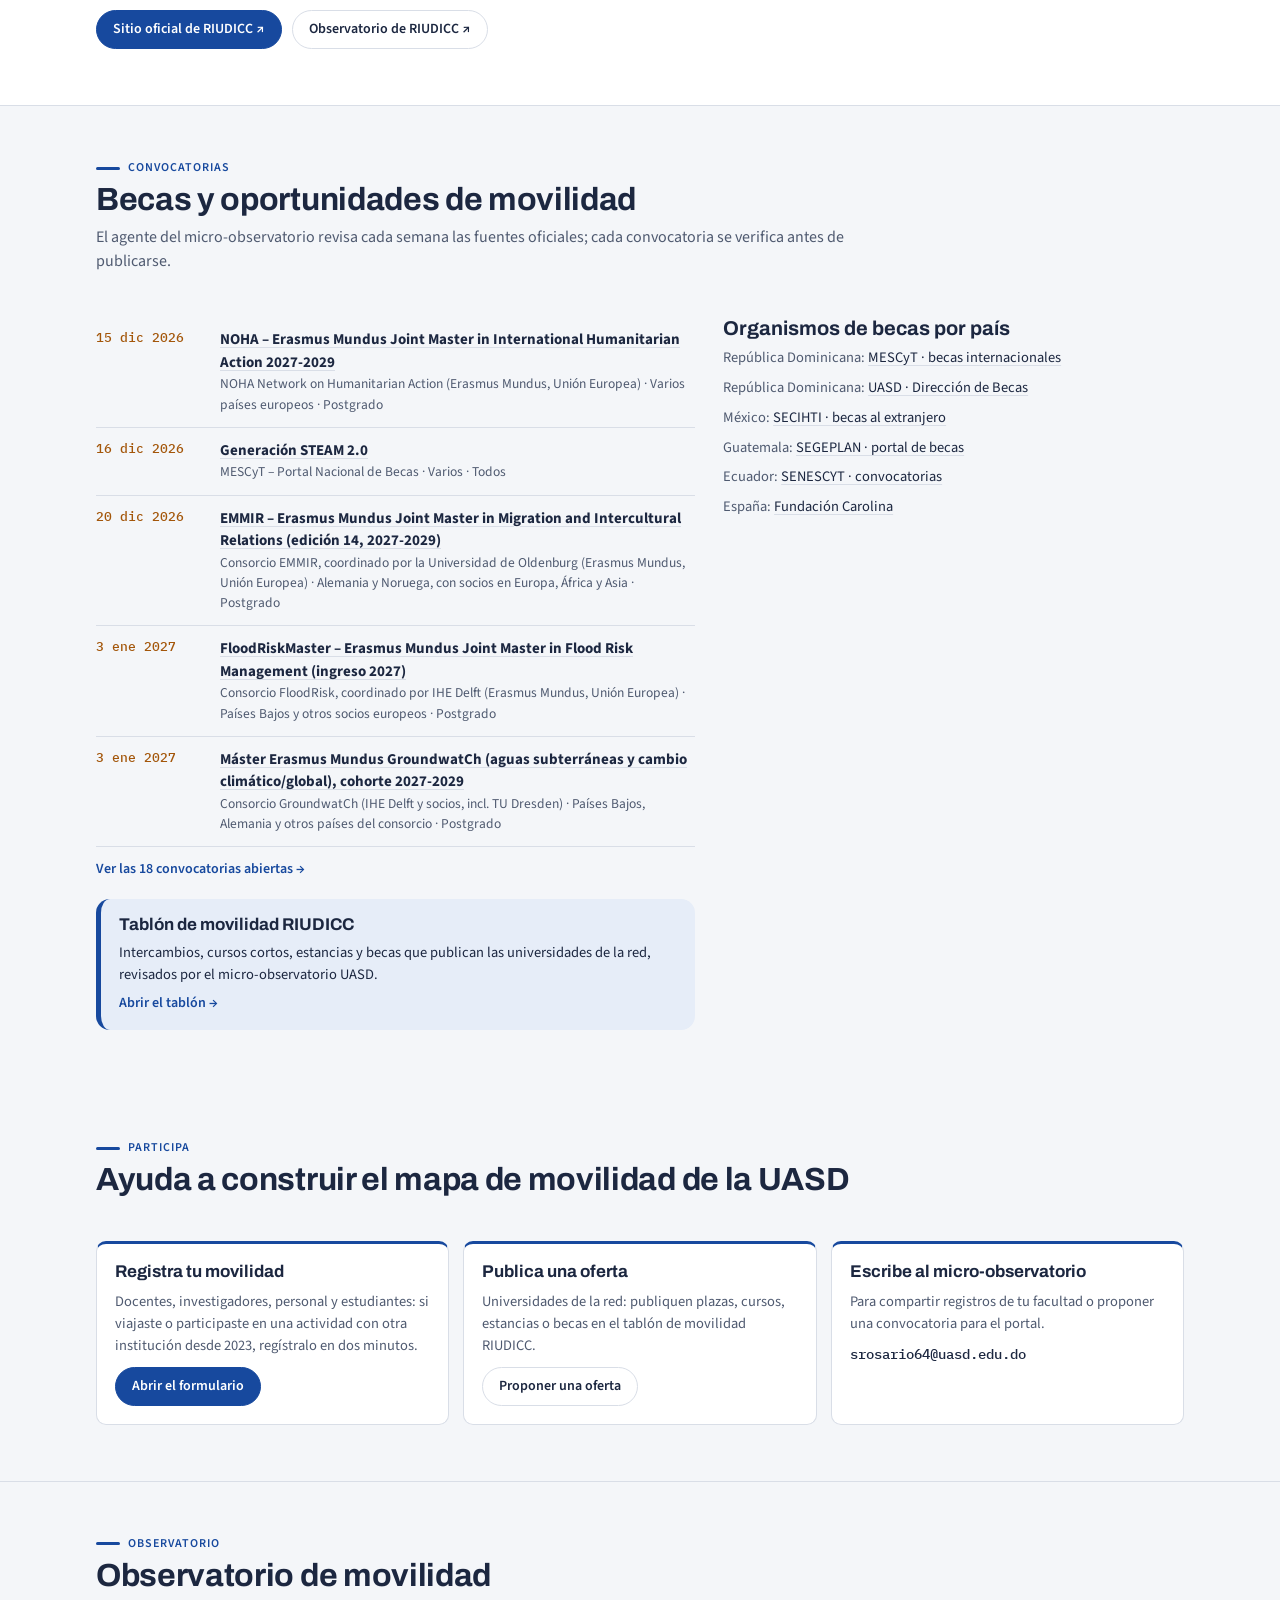
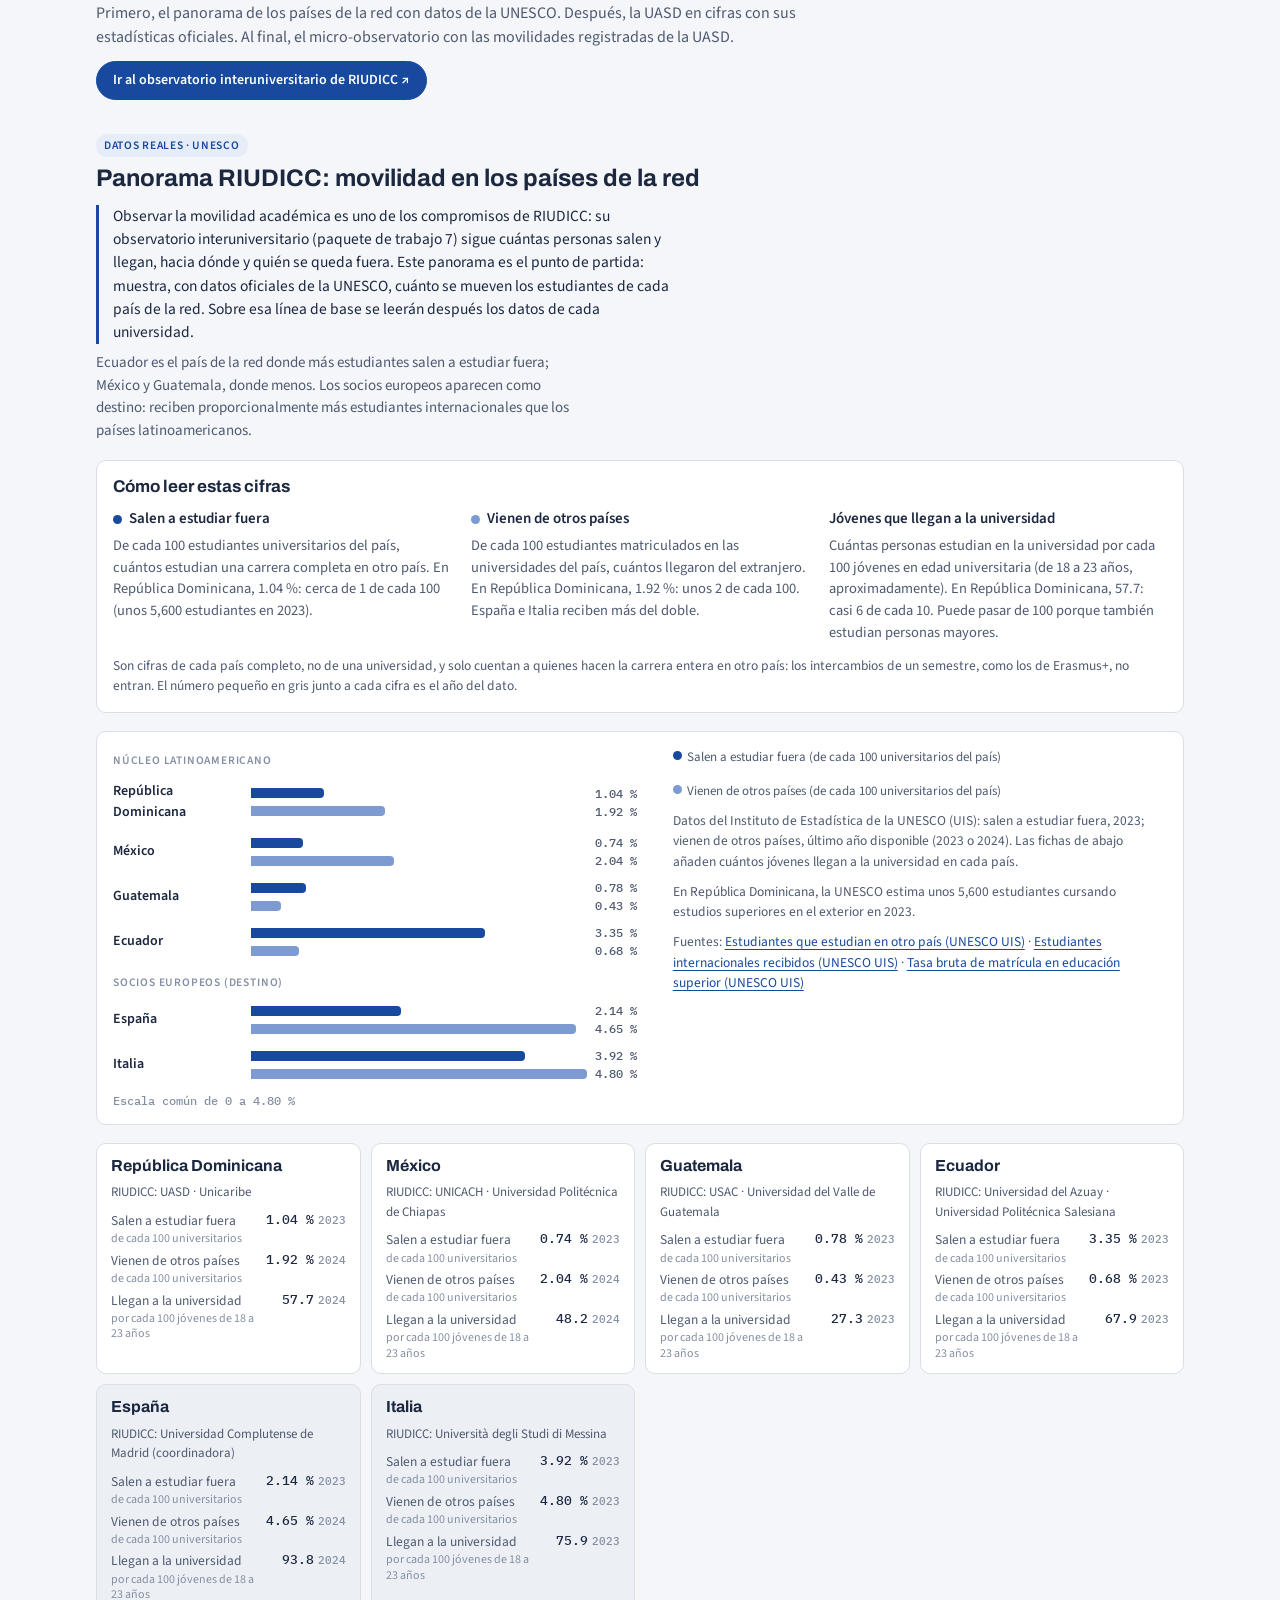
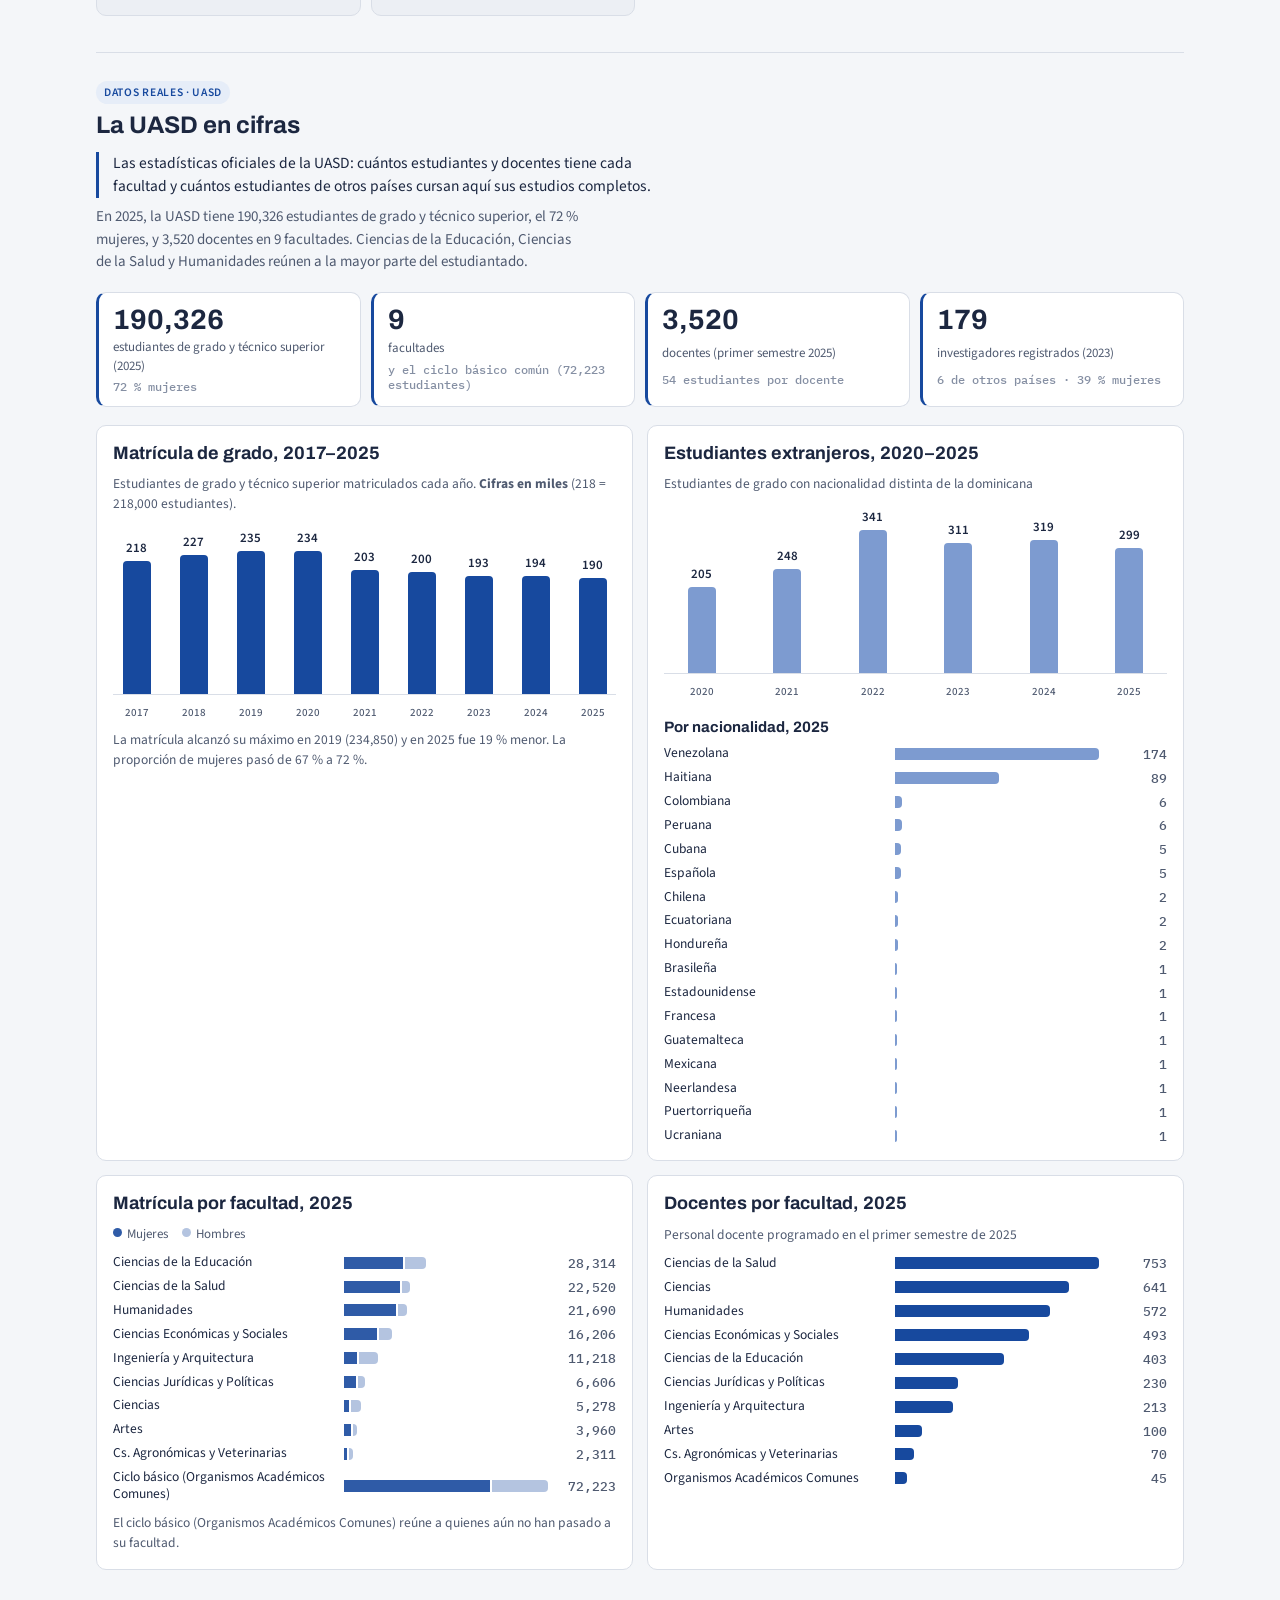
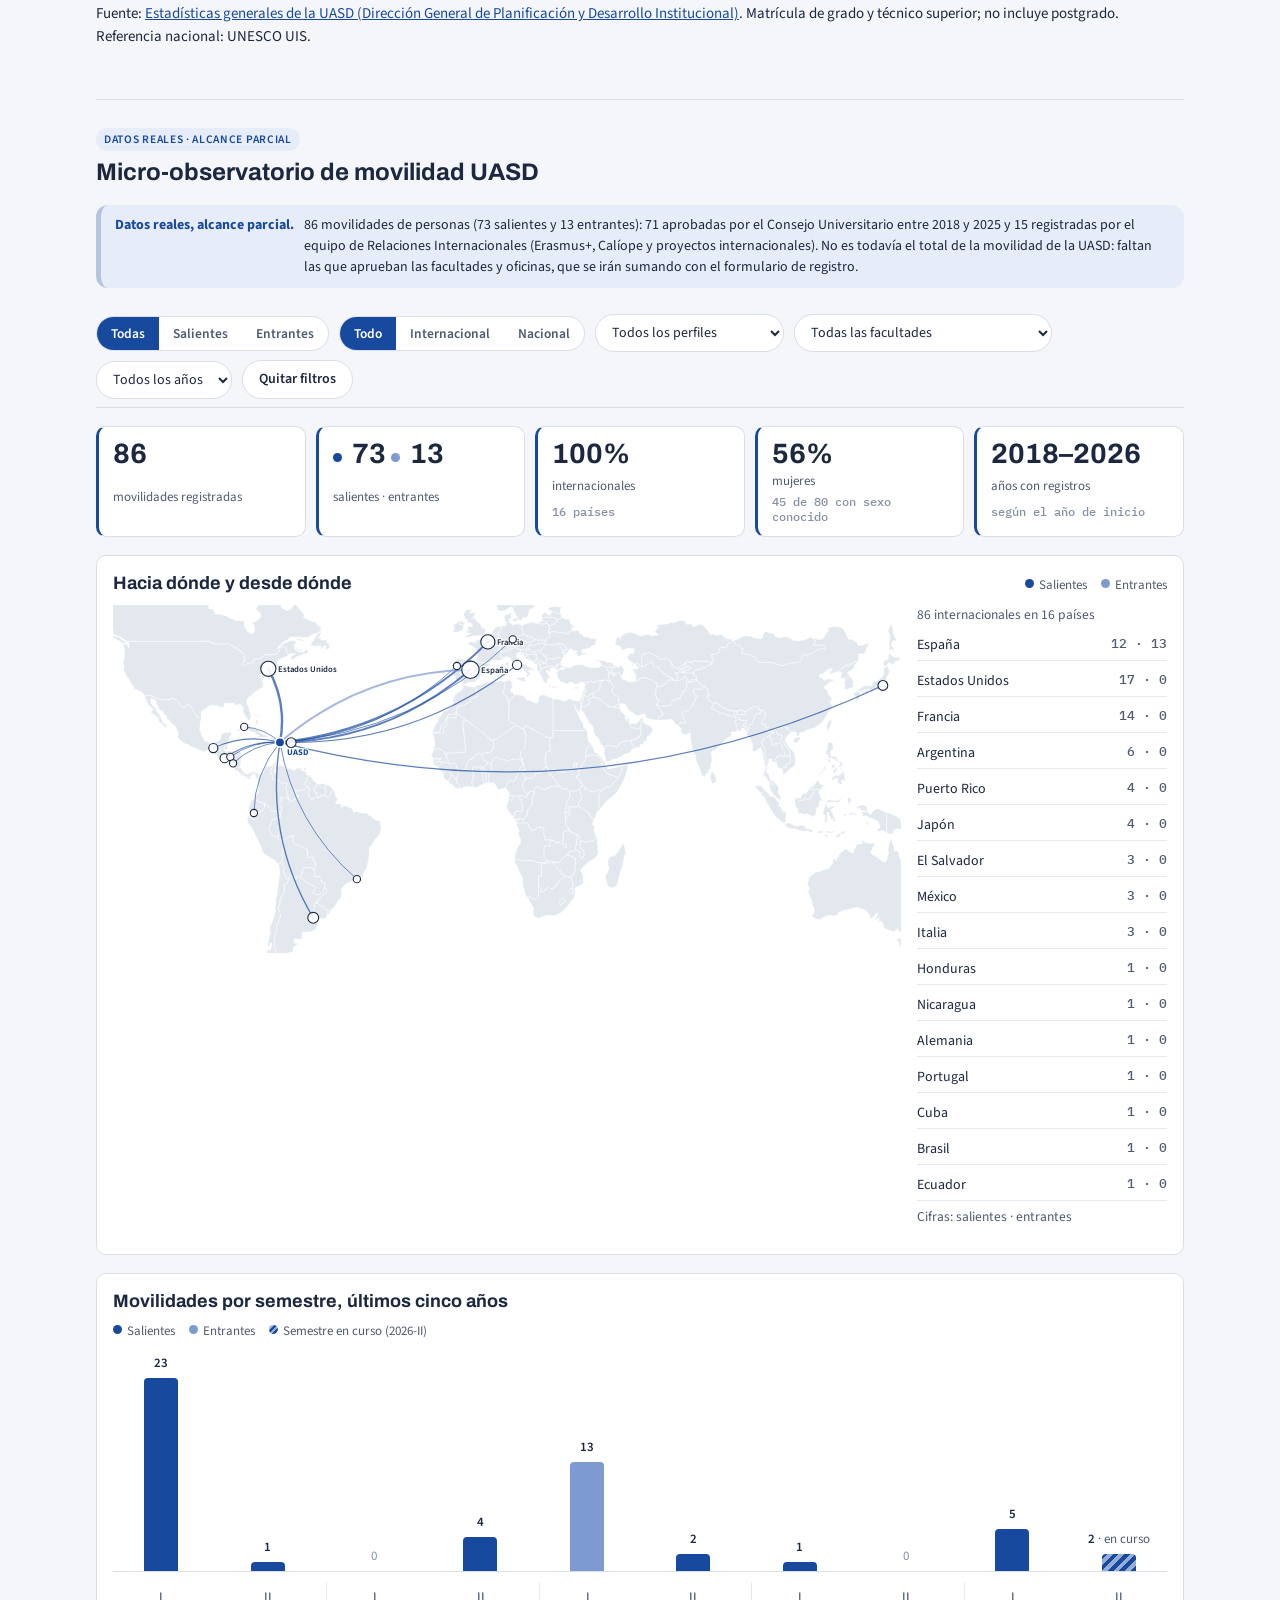
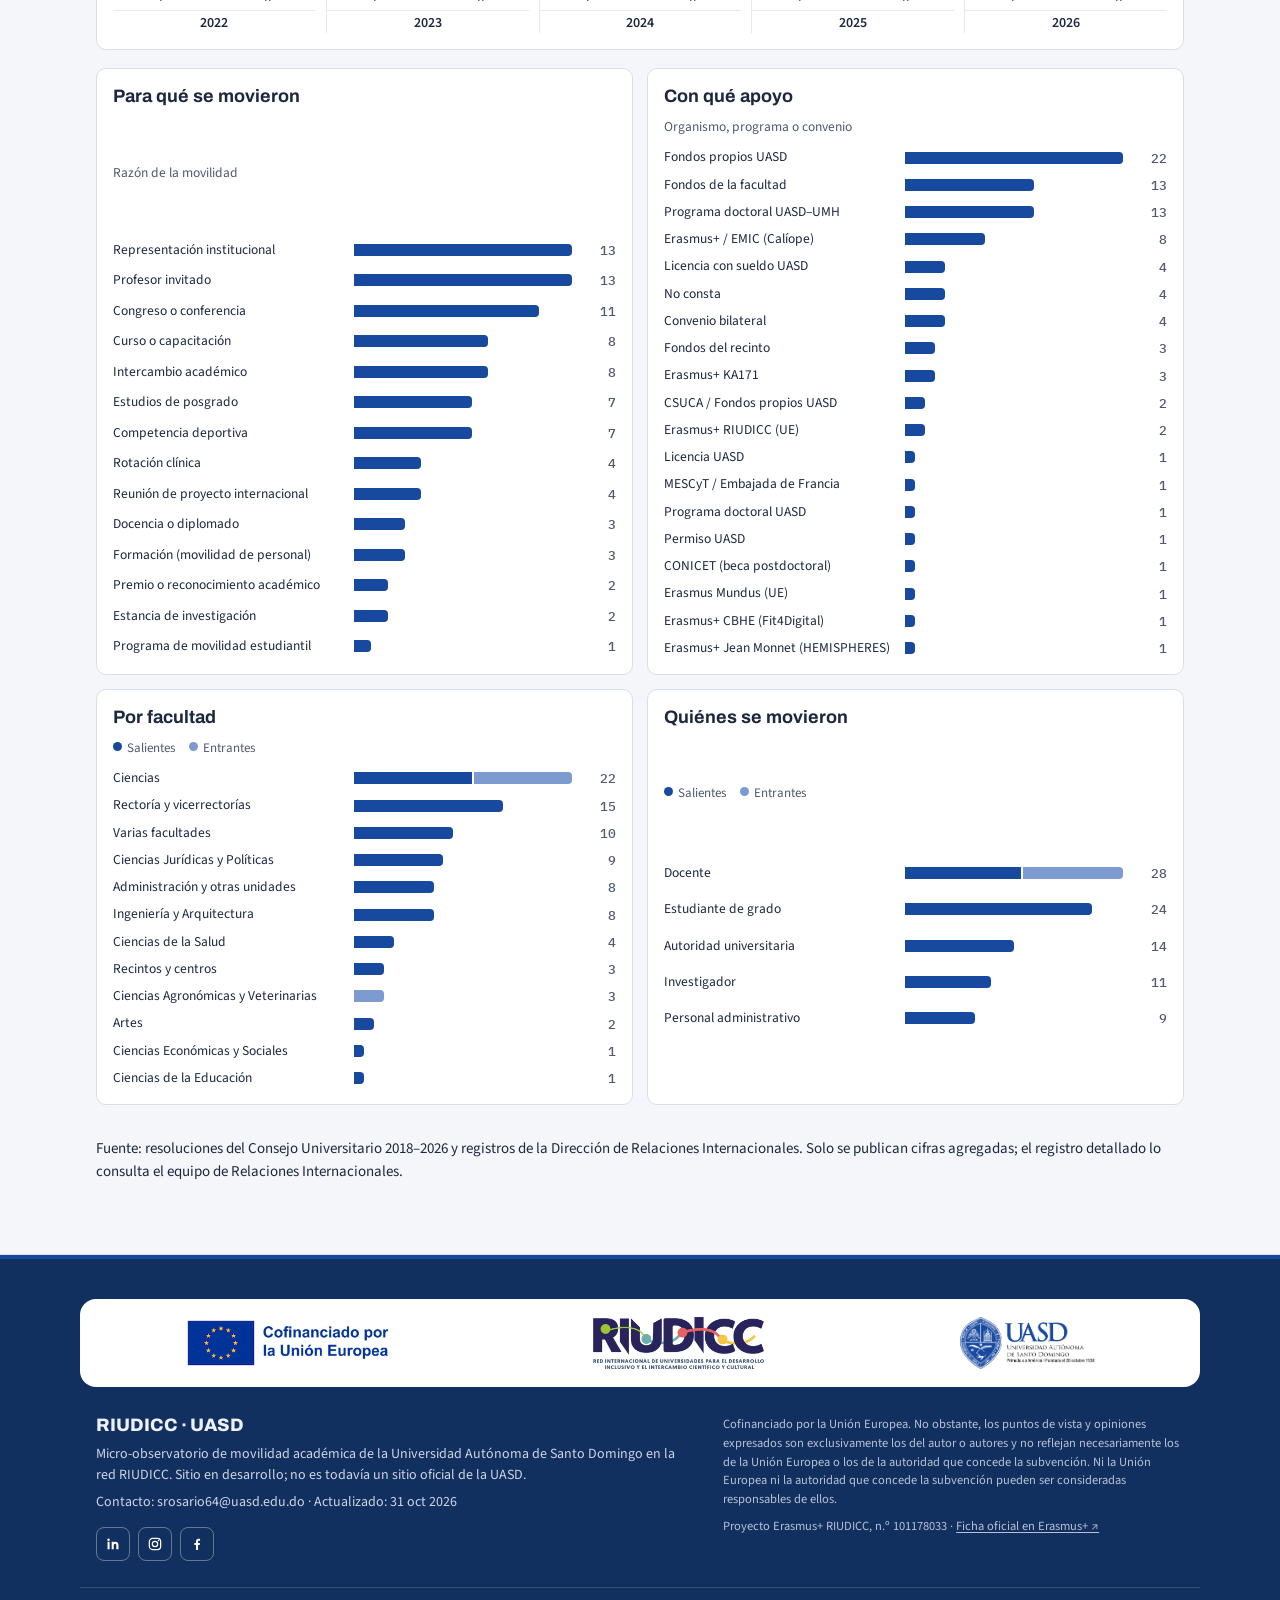
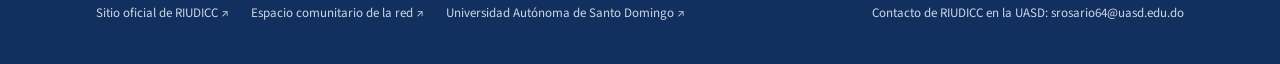
==== commit 87ae93c7: "Botón del observatorio: enlaza a https://riudicc.github.io/#observatorio Co-Authored-By: Claude Opus" ====
--- a/index.html
+++ b/index.html
@@ -120,7 +120,7 @@
     <div class="wrap">
       <div class="shead" style="margin-bottom:6px"><span class="eyebrow">Observatorio</span><h2>Observatorio de movilidad</h2>
         <p>Primero, el panorama de los países de la red con datos de la UNESCO. Después, la UASD en cifras con sus estadísticas oficiales. Al final, el micro-observatorio con las movilidades registradas de la UASD.</p>
-        <div class="riu-links"><a class="btn primary" href="https://riudicc.org/#/observatory" target="_blank" rel="noopener noreferrer">Ir al observatorio interuniversitario de RIUDICC ↗</a></div></div>
+        <div class="riu-links"><a class="btn primary" href="https://riudicc.github.io/#observatorio" target="_blank" rel="noopener noreferrer">Ir al observatorio interuniversitario de RIUDICC ↗</a></div></div>
 
       <section class="sectionhead" id="panorama" aria-labelledby="panoT">
         <span class="real">Datos reales · UNESCO</span>
